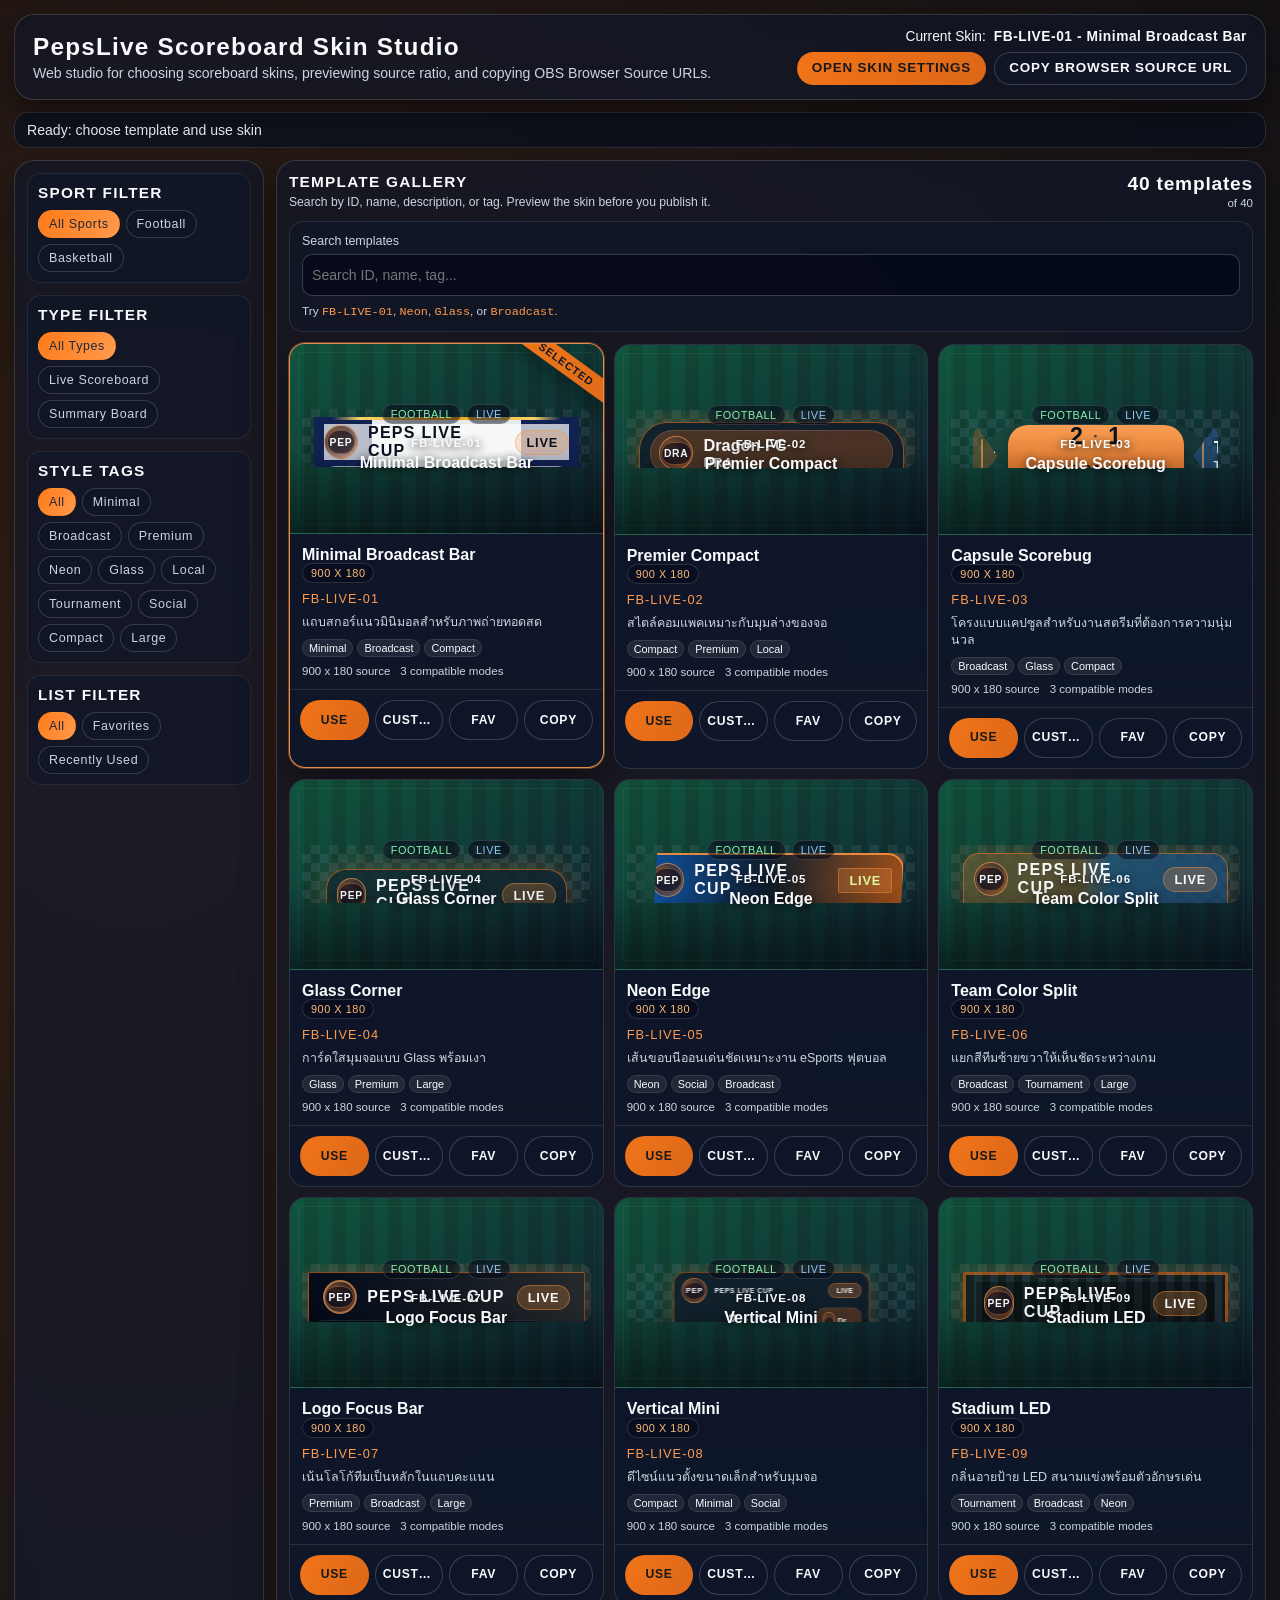
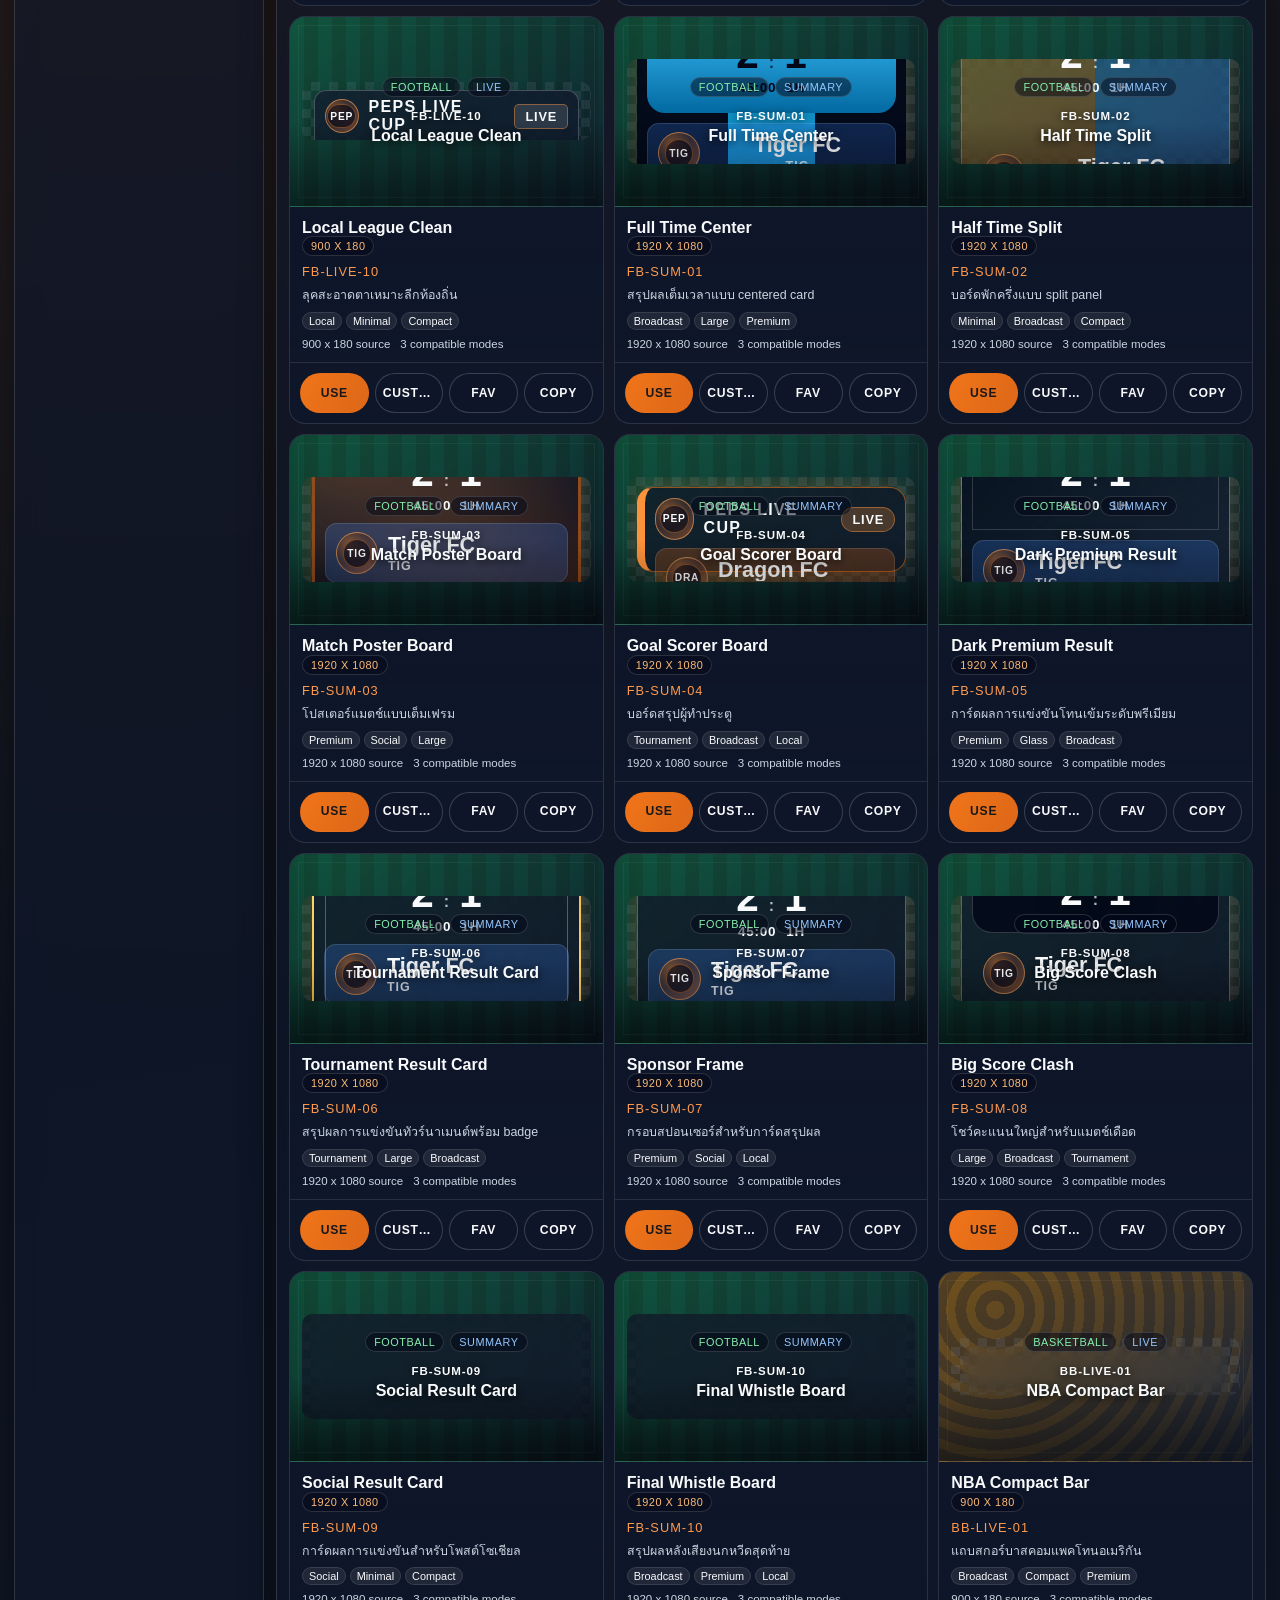
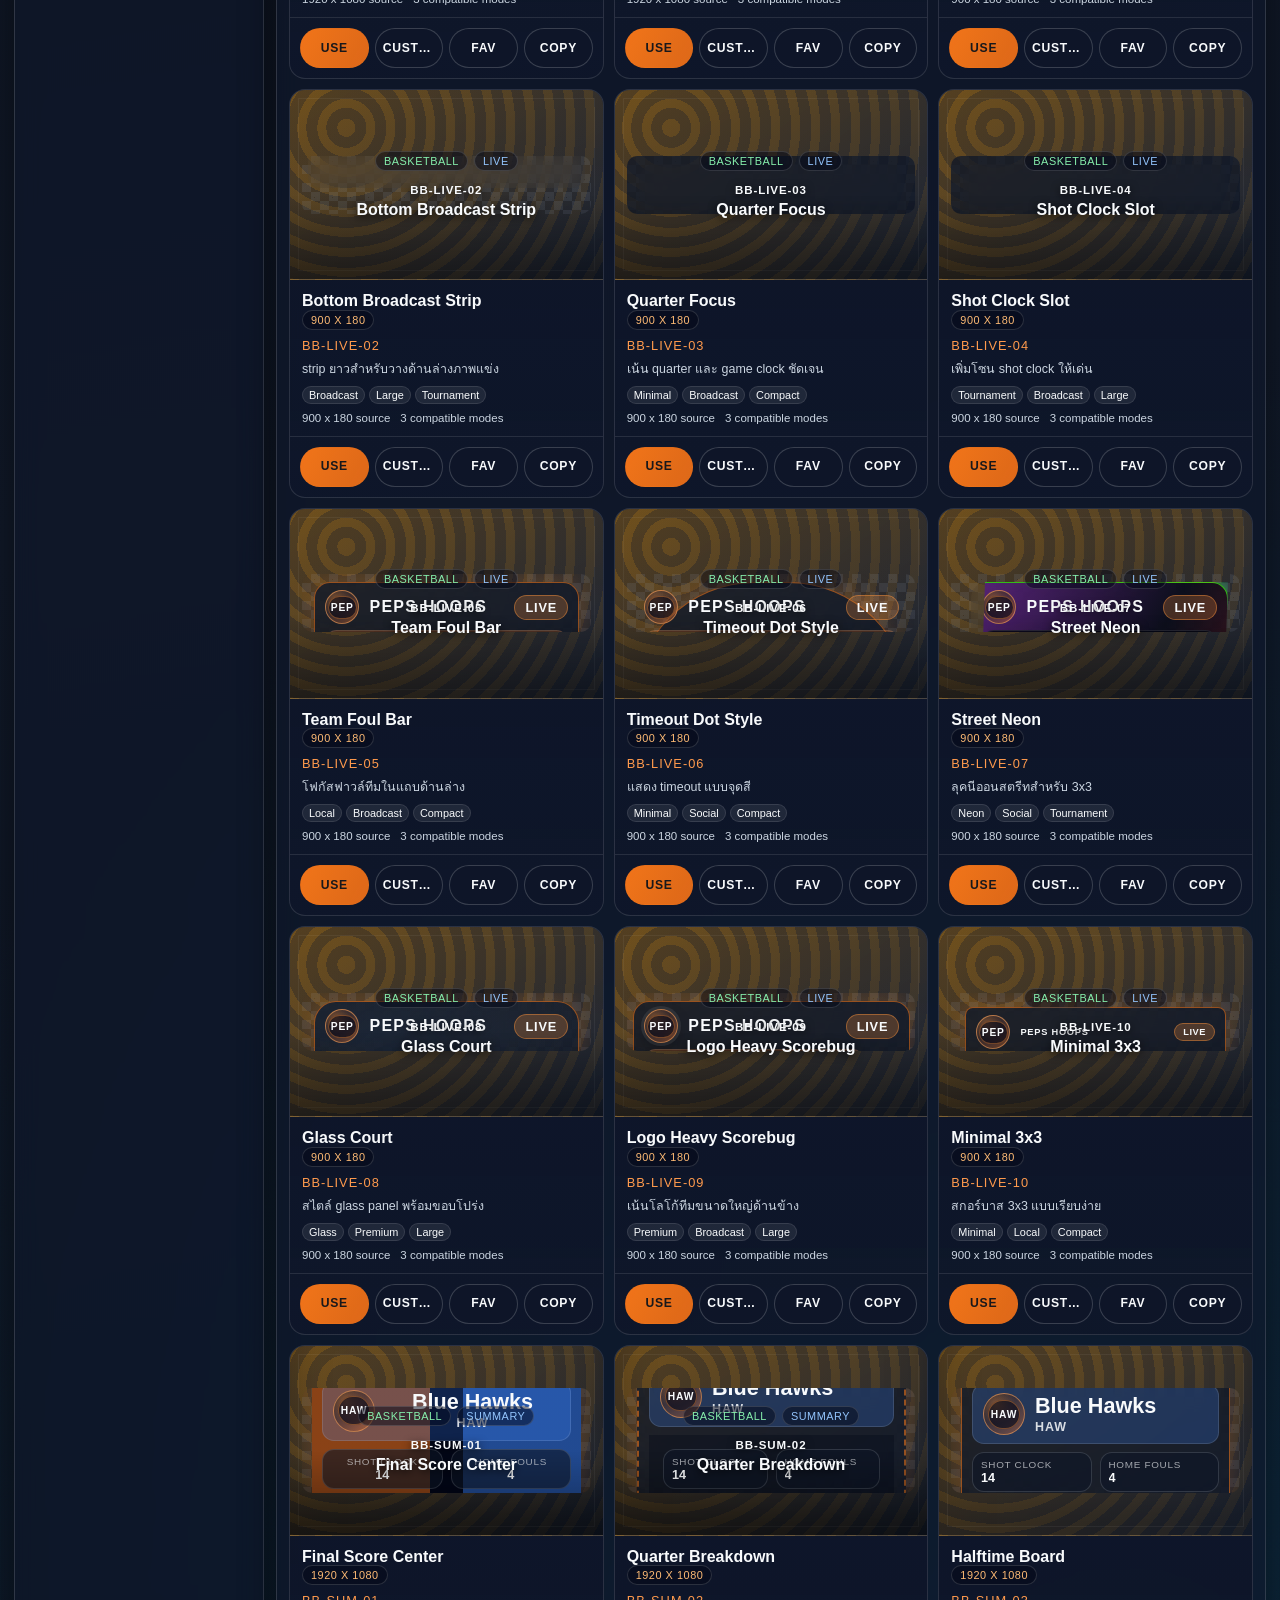
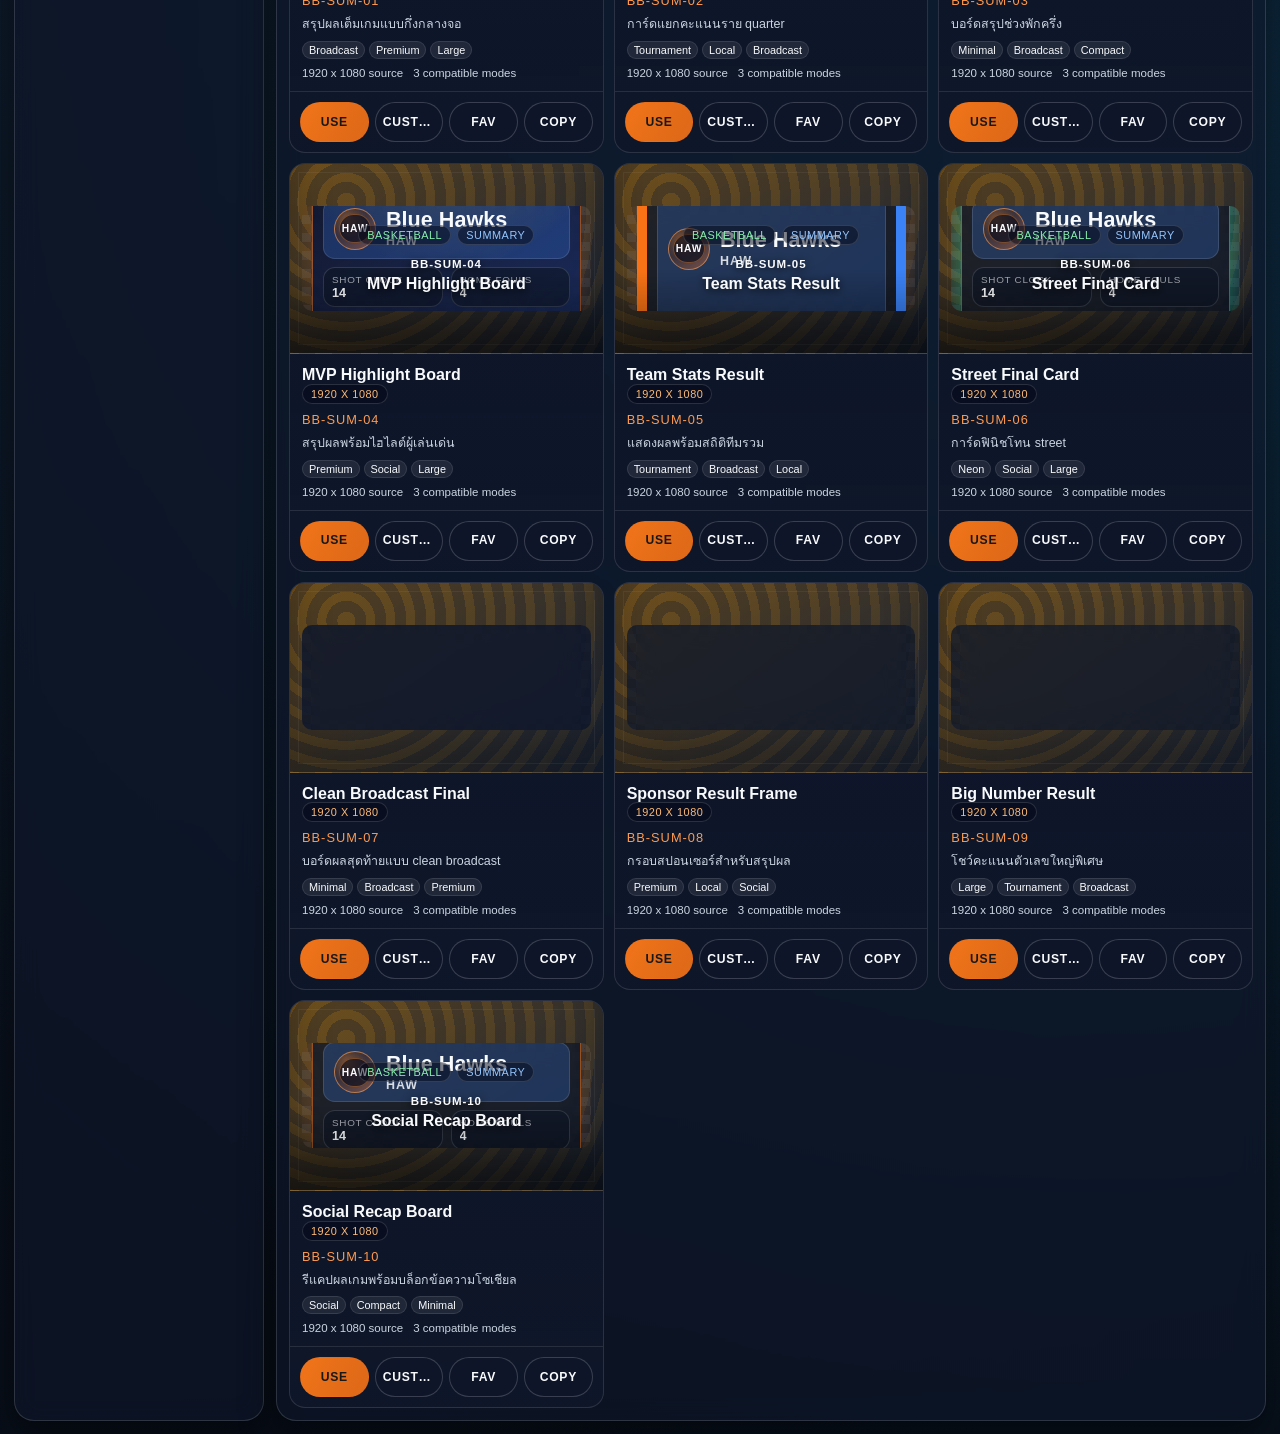
==== dock.html @ b66f628d "Phase 4.3: add portable state URLs for reliable overlay setup" ====
<!doctype html>
<html lang="th">
  <head>
    <meta charset="UTF-8" />
    <meta name="viewport" content="width=device-width, initial-scale=1.0" />
    <title>PepsLive Scoreboard Skin Studio</title>
    <link rel="stylesheet" href="./styles/dock.css" />
    <link rel="stylesheet" href="./styles/preview.css" />
    <link rel="stylesheet" href="./styles/responsive.css" />
  </head>
  <body>
    <div class="dock-app">
      <header class="dock-header glass-panel">
        <div class="brand-block">
          <h1>PepsLive Scoreboard Skin Studio</h1>
          <p>Web studio for choosing scoreboard skins, previewing source ratio, and copying OBS Browser Source URLs.</p>
        </div>
        <div class="header-meta">
          <div class="status-line web-hidden">
            <span>OBS Status:</span>
            <strong id="obsStatusText" class="disconnected">Disconnected</strong>
          </div>
          <div class="status-line current-skin">
            <span>Current Skin:</span>
            <strong id="currentSkinLabel">-</strong>
          </div>
          <div class="header-actions">
            <button type="button" class="capsule-btn primary" id="openSettingsBtn">Open Skin Settings</button>
            <button type="button" class="capsule-btn" id="copyUrlBtn" data-copy-feedback="true">Copy Browser Source URL</button>
            <button type="button" class="capsule-btn primary web-hidden" id="addSourceBtn">Add Source</button>
          </div>
        </div>
      </header>

      <div id="dockMessage" class="dock-message" data-level="info">Loading...</div>

      <div class="dock-layout gallery-layout">
        <aside class="sidebar glass-panel">
          <section class="side-group">
            <h2>Sport Filter</h2>
            <div class="chip-group" id="sportFilter">
              <button type="button" class="chip-btn is-active" data-value="all" aria-pressed="true">All Sports</button>
              <button type="button" class="chip-btn" data-value="football" aria-pressed="false">Football</button>
              <button type="button" class="chip-btn" data-value="basketball" aria-pressed="false">Basketball</button>
            </div>
          </section>

          <section class="side-group">
            <h2>Type Filter</h2>
            <div class="chip-group" id="typeFilter">
              <button type="button" class="chip-btn is-active" data-value="all" aria-pressed="true">All Types</button>
              <button type="button" class="chip-btn" data-value="live" aria-pressed="false">Live Scoreboard</button>
              <button type="button" class="chip-btn" data-value="summary" aria-pressed="false">Summary Board</button>
            </div>
          </section>

          <section class="side-group">
            <h2>Style Tags</h2>
            <div class="chip-group wrap" id="styleFilter"></div>
          </section>

          <section class="side-group">
            <h2>List Filter</h2>
            <div class="chip-group" id="listFilter">
              <button type="button" class="chip-btn is-active" data-value="All" aria-pressed="true">All</button>
              <button type="button" class="chip-btn" data-value="Favorites" aria-pressed="false">Favorites</button>
              <button type="button" class="chip-btn" data-value="Recently Used" aria-pressed="false">Recently Used</button>
            </div>
          </section>
        </aside>

        <main class="main-panel glass-panel">
          <div id="templateGalleryRoot"></div>
        </main>
      </div>
    </div>

    <dialog id="settingsModal" class="settings-modal">
      <div class="settings-modal-shell glass-panel">
        <header class="settings-modal-header">
          <div>
            <p class="eyebrow">Skin Settings Studio</p>
            <h2>Preview, tune, and copy the current scoreboard source</h2>
          </div>
          <button type="button" class="capsule-btn" id="closeSettingsBtn">Close</button>
        </header>

        <div class="settings-modal-body">
          <aside class="settings-preview-column">
            <section class="panel-block preview-panel">
              <div class="preview-head">
                <div>
                  <h2>Source Preview</h2>
                  <p class="tiny-note preview-copy">Preview keeps the same ratio as the selected Browser Source preset.</p>
                </div>
                <small id="previewStatusText">-</small>
              </div>
              <div class="preview-meta-bar">
                <div><strong>Current Skin:</strong> <span id="previewSkinText">-</span></div>
                <div><strong>Sport/Type:</strong> <span id="previewSportTypeText">-</span></div>
                <div><strong>Source Preset:</strong> <span id="previewSourceSizeText">-</span></div>
              </div>
              <div class="inline-row preview-actions">
                <button type="button" class="capsule-btn primary" id="previewCopyProductionBtn" data-copy-feedback="true">Copy Browser Source URL</button>
                <button type="button" class="capsule-btn" id="previewCopyDebugBtn" data-copy-feedback="true">Copy Debug URL</button>
                <button type="button" class="capsule-btn web-hidden" id="previewAddSourceBtn">Add Source</button>
              </div>
              <div id="previewStage" class="preview-stage bg-transparent-grid">
                <iframe id="overlayPreviewFrame" title="Overlay Preview" loading="eager" allowtransparency="true"></iframe>
                <div id="safeAreaOverlay" class="safe-layer safe-off"></div>
              </div>
              <div class="contract-summary compact-contract">
                <div class="status-chip" id="contractStatusText" data-state="ok">Render Contract: checking...</div>
              </div>
            </section>
          </aside>

          <section class="settings-controls-column" aria-label="Scoreboard settings">
            <section class="panel-block">
              <h2>Preview Tools</h2>
              <div class="preview-controls">
                <label>
                  <span>Background Test Mode</span>
                  <select id="backgroundModeSelect" class="ui-select"></select>
                </label>
                <label>
                  <span>Safe Area Preview</span>
                  <select id="safeAreaSelect" class="ui-select"></select>
                </label>
                <label>
                  <span>Animation Preset</span>
                  <select id="animationPresetSelect" class="ui-select"></select>
                </label>
                <label>
                  <span>Slot Inspector</span>
                  <select id="slotInspectorSelect" class="ui-select"></select>
                </label>
                <label>
                  <span>Visual QA Mode</span>
                  <select id="visualQaModeSelect" class="ui-select"></select>
                </label>
              </div>
              <div class="display-options-panel">
                <div class="mini-title-row">
                  <h3 class="mini-title">Scoreboard Parts</h3>
                  <span class="tiny-note">Team names and scores stay available as core slots.</span>
                </div>
                <div id="displayOptionsForm" class="slot-toggle-grid">
                  <label class="slot-toggle"><input type="checkbox" data-display-option="eventLogo" checked /> <span>Event Logo</span></label>
                  <label class="slot-toggle"><input type="checkbox" data-display-option="eventName" checked /> <span>Event Name</span></label>
                  <label class="slot-toggle"><input type="checkbox" data-display-option="teamLogos" checked /> <span>Team Logos</span></label>
                  <label class="slot-toggle"><input type="checkbox" data-display-option="teamShortNames" checked /> <span>Short Names</span></label>
                  <label class="slot-toggle"><input type="checkbox" data-display-option="gameClock" checked /> <span>Clock</span></label>
                  <label class="slot-toggle"><input type="checkbox" data-display-option="periodLabel" checked /> <span>Period</span></label>
                  <label class="slot-toggle"><input type="checkbox" data-display-option="statusLabel" checked /> <span>Status</span></label>
                  <label class="slot-toggle"><input type="checkbox" data-display-option="extraRow" checked /> <span>Extra Stats</span></label>
                  <label class="slot-toggle text-mode-toggle">
                    <span>Team Logo Position</span>
                    <select class="ui-select compact-select" data-display-option="teamLogoPosition">
                      <option value="same-left">Left / Left</option>
                      <option value="same-right">Right / Right</option>
                      <option value="outer">Outer: Left / Right</option>
                      <option value="inner">Inner: Right / Left</option>
                    </select>
                  </label>
                  <label class="slot-toggle text-mode-toggle">
                    <span>Browser Source Text</span>
                    <select class="ui-select compact-select" data-display-option="textMode">
                      <option value="full">Full Text</option>
                      <option value="blank">Blank Plates</option>
                    </select>
                  </label>
                </div>
              </div>
              <label class="contract-report-label">
                <span>Template Contract Report</span>
                <textarea id="contractReportArea" class="json-area small" readonly></textarea>
              </label>
            </section>

            <section class="panel-block">
              <h2>Theme Editor</h2>
              <div class="event-logo-panel">
                <div>
                  <h3 class="mini-title">Event Logo & Auto Theme</h3>
                  <p class="tiny-note">Upload an event logo for this skin preview. Colors can be pulled into the theme, then adjusted manually.</p>
                </div>
                <div class="event-logo-grid">
                  <div id="eventLogoPreview" class="event-logo-preview"><span>No event logo</span></div>
                  <div class="event-logo-controls">
                    <label>
                      <span>Event Logo Image</span>
                      <input id="eventLogoInput" type="file" accept="image/*" />
                    </label>
                    <label class="slot-toggle compact-toggle">
                      <input id="eventLogoAutoTheme" type="checkbox" checked />
                      <span>Auto apply logo colors</span>
                    </label>
                    <div id="eventPaletteSwatches" class="palette-swatches"></div>
                    <div class="inline-row">
                      <button type="button" class="capsule-btn" id="applyEventPaletteBtn">Apply Palette</button>
                      <button type="button" class="capsule-btn" id="clearEventLogoBtn">Clear Logo</button>
                    </div>
                    <p id="eventLogoStatusText" class="tiny-note">No event logo override.</p>
                  </div>
                </div>
              </div>
              <div id="themeEditorRoot"></div>
            </section>

            <section class="panel-block source-export-panel">
              <h2>Browser Source Export</h2>
              <p class="tiny-note">Choose source size, copy production/debug URLs, and add them manually in OBS Browser Source.</p>
              <div class="obs-mode-grid web-hidden">
                <div class="obs-mode-card">
                  <div class="obs-mode-title">WebSocket Mode</div>
                  <div class="tiny-note">Connect to OBS if the websocket bridge is available.</div>
                </div>
                <div class="obs-mode-card">
                  <div class="obs-mode-title">Manual Mode</div>
                  <div class="tiny-note">Copy the Production URL and add a Browser Source manually.</div>
                </div>
              </div>
              <div class="obs-form web-hidden">
                <label><span>Host</span><input id="obsHost" type="text" placeholder="localhost" /></label>
                <label><span>Port</span><input id="obsPort" type="text" placeholder="4455" /></label>
                <label><span>Password</span><input id="obsPassword" type="password" placeholder="OBS WebSocket Password" /></label>
              </div>
              <div class="status-chip web-hidden" id="obsPanelStatusText" data-state="warn">manual mode</div>
              <div class="meta-grid web-hidden">
                <div><strong>Current Scene:</strong> <span id="obsCurrentSceneText">-</span></div>
                <div><strong>Connection Error:</strong> <span id="obsConnectionErrorText">-</span></div>
              </div>
              <div class="inline-row web-hidden">
                <button type="button" class="capsule-btn primary" id="obsConnectBtn">Connect OBS</button>
                <button type="button" class="capsule-btn" id="obsDisconnectBtn">Disconnect OBS</button>
                <button type="button" class="capsule-btn" id="obsTestBtn">Test Connection</button>
              </div>
              <div class="inline-row web-hidden">
                <button type="button" class="capsule-btn" id="addLiveSourceBtn">Add Live Source</button>
                <button type="button" class="capsule-btn" id="addSummarySourceBtn">Add Summary Source</button>
                <button type="button" class="capsule-btn" id="addBothSourcesBtn">Add Both Sources</button>
              </div>
              <div class="inline-row web-hidden">
                <label class="inline-label">
                  <span>Refresh Target</span>
                  <select id="obsRefreshTargetSelect" class="ui-select"><option value="live">Live Source</option><option value="summary">Summary Source</option></select>
                </label>
                <button type="button" class="capsule-btn" id="refreshSelectedSourceBtn">Refresh Selected Source</button>
                <button type="button" class="capsule-btn" id="forceRefreshSourceBtn">Force Refresh Source</button>
              </div>
              <div class="inline-row">
                <button type="button" class="capsule-btn" id="regenerateUrlBtn">Regenerate URL</button>
                <button type="button" class="capsule-btn" id="copyFreshUrlBtn">Copy Fresh URL</button>
                <button type="button" class="capsule-btn" id="obsHealthBtn">Source Health Check</button>
              </div>
              <div class="inline-grid obs-preset-grid">
                <label><span>Live Source Preset</span><select id="livePresetSelect" class="ui-select"></select></label>
                <label><span>Summary Source Preset</span><select id="summaryPresetSelect" class="ui-select"></select></label>
              </div>
              <div class="meta-grid">
                <div><strong>Selected Skin:</strong> <span id="obsSelectedSkinText">-</span></div>
                <div><strong>Selected Live Preset:</strong> <span id="obsSelectedLivePresetText">-</span></div>
                <div><strong>Selected Summary Preset:</strong> <span id="obsSelectedSummaryPresetText">-</span></div>
              </div>
              <h3 class="mini-title">Production & Debug URLs</h3>
              <label><span>Live Production URL</span><textarea id="liveProductionUrlText" class="json-area small" readonly></textarea></label>
              <div class="inline-row">
                <button type="button" class="capsule-btn" id="copyLiveProductionUrlBtn" data-copy-feedback="true">Copy Live Production URL</button>
                <button type="button" class="capsule-btn" id="copyLiveDebugUrlBtn" data-copy-feedback="true">Copy Live Debug URL</button>
              </div>
              <label><span>Summary Production URL</span><textarea id="summaryProductionUrlText" class="json-area small" readonly></textarea></label>
              <div class="inline-row">
                <button type="button" class="capsule-btn" id="copySummaryProductionUrlBtn" data-copy-feedback="true">Copy Summary Production URL</button>
                <button type="button" class="capsule-btn" id="copySummaryDebugUrlBtn" data-copy-feedback="true">Copy Summary Debug URL</button>
              </div>
              <h3 class="mini-title">Recommended OBS Settings</h3>
              <div class="tiny-note">Live: Browser 900x180. Summary: Browser 1920x1080. Transparent CSS is preserved.</div>
              <label><span>OBS Custom CSS</span><textarea id="obsCustomCssText" class="json-area small" readonly>body { background-color: rgba(0, 0, 0, 0); margin: 0; overflow: hidden; }</textarea></label>
              <div class="inline-row">
                <button type="button" class="capsule-btn" id="copyObsCssBtn" data-copy-feedback="true">Copy OBS Custom CSS</button>
                <button type="button" class="capsule-btn" id="copyLiveUrlBtn" data-copy-feedback="true">Copy Live URL</button>
                <button type="button" class="capsule-btn" id="copySummaryUrlBtn" data-copy-feedback="true">Copy Summary URL</button>
              </div>
              <h3 class="mini-title">Portable State URLs (Phase 4.3)</h3>
              <p class="tiny-note">Portable URLs embed skin, theme, and display options into the URL itself — no localStorage required. Ideal for OBS Browser Sources that run in an isolated storage profile. Live scores still require same-origin sync or a future backend relay.</p>
              <label><span>Portable Live URL</span><textarea id="portableLiveUrlText" class="json-area small" readonly></textarea></label>
              <div class="inline-row">
                <button type="button" class="capsule-btn primary" id="copyPortableLiveUrlBtn" data-copy-feedback="true">Copy Portable Live URL</button>
              </div>
              <label><span>Portable Summary URL</span><textarea id="portableSummaryUrlText" class="json-area small" readonly></textarea></label>
              <div class="inline-row">
                <button type="button" class="capsule-btn primary" id="copyPortableSummaryUrlBtn" data-copy-feedback="true">Copy Portable Summary URL</button>
              </div>
              <h3 class="mini-title">Health Check</h3>
              <div class="status-chip" id="obsHealthStatusText" data-state="warn">Health status: not checked</div>
              <textarea id="obsHealthResultArea" class="json-area small" readonly></textarea>
              <h3 class="mini-title">Manual Setup Guide</h3>
              <div class="tiny-note" id="obsManualGuideText">If OBS WebSocket is unavailable, copy the Production URL above into OBS Browser Source and use the selected preset size.</div>
            </section>

            <section class="panel-block">
              <h2>PepsLive Dock Integration</h2>
              <p class="tiny-note">Monitor/debug only. Match control stays in the original PepsLive Dock UI.</p>
              <label>
                <span>Integration Mode</span>
                <select id="integrationModeSelect" class="ui-select"><option value="Off">Off</option><option value="Listen Only" selected>Listen Only</option><option value="Manual Test">Manual Test</option></select>
              </label>
              <div class="status-chip" id="integrationPayloadStatusText" data-state="ok">Payload Status: waiting</div>
              <div class="meta-grid">
                <div><strong>Current Data Source:</strong> <span id="integrationDataSourceText">Mock Data</span></div>
                <div><strong>Last Dock Update:</strong> <span id="integrationLastDockUpdateText">-</span></div>
                <div><strong>Last Payload Source:</strong> <span id="integrationLastPayloadSourceText">-</span></div>
                <div><strong>Current Sport:</strong> <span id="integrationCurrentSportText">-</span></div>
                <div><strong>Current Skin:</strong> <span id="integrationCurrentSkinText">-</span></div>
              </div>
              <label><span>Current Match Preview</span><textarea id="integrationCurrentMatchPreviewArea" class="json-area small" readonly></textarea></label>
            </section>

            <section class="panel-block">
              <h2>Data Bridge</h2>
              <p class="tiny-note">Data ingest/debug only. No score or timer controls are included here.</p>
              <div class="status-chip" id="bridgeStatusText" data-state="ok">initializing...</div>
              <div class="meta-grid">
                <div><strong>Current Protocol:</strong> <span id="currentProtocolText">-</span></div>
                <div><strong>Last Sync Time:</strong> <span id="lastSyncTimeText">-</span></div>
              </div>
              <label>
                <span>External Payload JSON</span>
                <textarea id="externalPayloadArea" class="json-area" placeholder='{"protocol":"PEPSLIVE_SCOREBOARD_STATE_V1","version":1,"sport":"football","skinId":"FB-LIVE-01","type":"live","matchData":{"homeScore":1,"awayScore":0}}'></textarea>
              </label>
              <div class="inline-row">
                <button type="button" class="capsule-btn" id="validatePayloadBtn">Validate Payload</button>
                <button type="button" class="capsule-btn" id="ingestPayloadBtn">Ingest Payload</button>
                <button type="button" class="capsule-btn" id="sendTestFootballBtn">Send Test Football Payload</button>
                <button type="button" class="capsule-btn" id="sendTestBasketballBtn">Send Test Basketball Payload</button>
              </div>
              <label><span>Validation Result</span><textarea id="payloadValidationResult" class="json-area small" readonly></textarea></label>
              <label><span>Last Received Payload</span><textarea id="lastReceivedPayloadArea" class="json-area small" readonly></textarea></label>
              <h3 class="mini-title">Adapter Hooks</h3>
              <ul id="hookStatusList" class="mini-list"></ul>
              <h3 class="mini-title">Future Overlay Modules</h3>
              <ul id="moduleRoadmapList" class="mini-list"></ul>
            </section>

            <section class="panel-block">
              <h2>Import / Export Skin JSON</h2>
              <div class="inline-row">
                <button type="button" class="capsule-btn" id="exportJsonBtn">Export Current Skin JSON</button>
                <button type="button" class="capsule-btn" id="importJsonBtn">Import Skin JSON</button>
              </div>
              <div class="inline-row">
                <button type="button" class="capsule-btn" id="resetSkinBtn">Reset Skin</button>
                <button type="button" class="capsule-btn" id="duplicateSkinBtn">Duplicate Skin</button>
              </div>
              <textarea id="skinJsonArea" class="json-area" placeholder="Paste skin JSON here"></textarea>
            </section>
          </section>
        </div>
      </div>
    </dialog>

    <script type="module" src="./src/app.js"></script>
  </body>
</html>
---- styles/dock.css ----
:root {
  --bg-primary: #080d17;
  --bg-secondary: #111827;
  --bg-elevated: #1e293b;
  --text-primary: #f8fafc;
  --text-secondary: #cbd5e1;
  --accent: #ff7a18;
  --accent-soft: #ff9a4d;
  --glass-border: rgba(255, 255, 255, 0.14);
  --glass-bg: rgba(15, 23, 42, 0.62);
  --success: #34d399;
  --danger: #f87171;
  --warn: #fbbf24;
  --radius-md: 14px;
  --radius-lg: 20px;
  --shadow-lg: 0 16px 36px rgba(0, 0, 0, 0.45);
}

* {
  box-sizing: border-box;
}

html,
body {
  margin: 0;
  min-height: 100%;
  overflow-x: hidden;
  background:
    radial-gradient(circle at 10% 12%, rgba(255, 122, 24, 0.18), transparent 34%),
    radial-gradient(circle at 88% 80%, rgba(14, 165, 233, 0.14), transparent 28%),
    linear-gradient(170deg, #070b13, #101827 58%, #070d17);
  color: var(--text-primary);
  font-family: "Saira Condensed", "Segoe UI", sans-serif;
}

body {
  padding: 14px;
}

.web-hidden {
  display: none !important;
}

.settings-modal {
  width: min(96vw, 1760px);
  height: min(92vh, 980px);
  max-width: none;
  max-height: none;
  padding: 0;
  border: 0;
  color: var(--text-primary);
  background: transparent;
}

.settings-modal::backdrop {
  background:
    radial-gradient(circle at 20% 10%, rgba(255, 122, 24, 0.18), transparent 34%),
    rgba(2, 6, 23, 0.78);
  backdrop-filter: blur(8px);
}

.settings-modal-shell {
  height: 100%;
  padding: 14px;
  display: grid;
  grid-template-rows: auto minmax(0, 1fr);
  overflow: hidden;
}

.settings-modal-header {
  display: flex;
  align-items: flex-start;
  justify-content: space-between;
  gap: 12px;
  padding: 6px 4px 14px;
}

.settings-modal-header h2 {
  margin: 2px 0 0;
  font-size: clamp(1.1rem, 2vw, 1.45rem);
}

.eyebrow {
  margin: 0;
  color: var(--accent-soft);
  font-size: 0.76rem;
  font-weight: 800;
  letter-spacing: 0.14em;
  text-transform: uppercase;
}

.settings-modal-body {
  min-height: 0;
  display: grid;
  grid-template-columns: minmax(480px, 1.25fr) minmax(360px, 0.75fr);
  gap: 12px;
}

.settings-preview-column {
  min-width: 0;
  overflow: hidden;
}

.settings-controls-column {
  min-width: 0;
  min-height: 0;
  overflow: auto;
  padding-right: 4px;
}

.preview-panel {
  position: sticky;
  top: 0;
  margin-bottom: 0;
}

.dock-app {
  max-width: 1920px;
  margin: 0 auto;
  display: grid;
  gap: 12px;
  min-width: 0;
}

.glass-panel {
  border: 1px solid var(--glass-border);
  background: var(--glass-bg);
  backdrop-filter: blur(12px);
  border-radius: var(--radius-lg);
  box-shadow: var(--shadow-lg);
}

.dock-header {
  padding: 14px 18px;
  display: flex;
  justify-content: space-between;
  gap: 14px;
  align-items: center;
}

.brand-block h1 {
  margin: 0;
  font-family: "Rajdhani", "Segoe UI", sans-serif;
  font-size: clamp(1.25rem, 1.9vw, 1.75rem);
  letter-spacing: 0.05em;
}

.brand-block p {
  margin: 4px 0 0;
  font-size: 0.88rem;
  color: var(--text-secondary);
}

.header-meta {
  display: grid;
  gap: 8px;
  justify-items: end;
}

.status-line {
  display: flex;
  gap: 8px;
  align-items: center;
  font-size: 0.86rem;
}

.status-line strong {
  font-family: "Rajdhani", "Segoe UI", sans-serif;
  letter-spacing: 0.04em;
}

.connected {
  color: var(--success);
}

.disconnected {
  color: var(--danger);
}

.header-actions {
  display: flex;
  gap: 8px;
}

.capsule-btn {
  border: 1px solid rgba(255, 255, 255, 0.18);
  background: rgba(15, 23, 42, 0.64);
  color: var(--text-primary);
  padding: 8px 14px;
  border-radius: 999px;
  font-family: "Rajdhani", "Segoe UI", sans-serif;
  font-size: 0.84rem;
  font-weight: 700;
  line-height: 1.08;
  letter-spacing: 0.06em;
  text-transform: uppercase;
  cursor: pointer;
  transition: all 160ms ease;
}

.capsule-btn:hover {
  border-color: color-mix(in srgb, var(--accent) 70%, white);
  transform: translateY(-1px);
}

.capsule-btn:active {
  transform: translateY(0);
}

.capsule-btn:focus-visible {
  outline: 2px solid var(--accent-soft);
  outline-offset: 2px;
}

.capsule-btn:disabled {
  opacity: 0.5;
  cursor: not-allowed;
  transform: none;
}

.capsule-btn[data-copy-feedback] {
  min-width: 11ch;
}

.capsule-btn.is-copying {
  border-color: rgba(134, 239, 172, 0.8);
  box-shadow: 0 0 0 1px rgba(134, 239, 172, 0.22), 0 0 20px rgba(134, 239, 172, 0.12);
}

.capsule-btn.primary {
  background: linear-gradient(120deg, rgba(255, 122, 24, 0.94), rgba(249, 115, 22, 0.88));
  color: #18181b;
  border-color: transparent;
}

.capsule-btn.secondary {
  border-color: rgba(255, 255, 255, 0.24);
}

.capsule-btn.tiny {
  font-size: 0.72rem;
  padding: 6px 10px;
}

.capsule-btn.is-fav {
  background: rgba(251, 191, 36, 0.22);
  border-color: rgba(251, 191, 36, 0.52);
}

.dock-message {
  border-radius: var(--radius-md);
  padding: 9px 12px;
  font-size: 0.88rem;
  border: 1px solid rgba(255, 255, 255, 0.12);
  background: rgba(12, 18, 31, 0.8);
  transition: border-color 180ms ease, color 180ms ease, background-color 180ms ease;
}

.dock-message[data-level="warn"] {
  border-color: rgba(251, 191, 36, 0.5);
  color: #fde68a;
}

.dock-message[data-level="error"] {
  border-color: rgba(248, 113, 113, 0.6);
  color: #fecaca;
}

.dock-layout {
  display: grid;
  grid-template-columns: 268px minmax(0, 1fr) minmax(0, 500px);
  gap: 12px;
  min-height: calc(100vh - 138px);
}

.dock-layout.gallery-layout {
  grid-template-columns: 270px minmax(0, 1fr);
}

.sidebar,
.main-panel,
.right-panel {
  padding: 12px;
  overflow: auto;
  min-width: 0;
}

.sidebar {
  display: grid;
  align-content: start;
  gap: 12px;
}

.side-group {
  border: 1px solid rgba(255, 255, 255, 0.08);
  border-radius: 14px;
  padding: 10px;
  background: rgba(15, 23, 42, 0.58);
}

.side-group h2,
.main-panel h2,
.right-panel h2 {
  margin: 0 0 8px;
  font-size: 0.96rem;
  font-family: "Rajdhani", "Segoe UI", sans-serif;
  text-transform: uppercase;
  letter-spacing: 0.08em;
}

.chip-group {
  display: flex;
  flex-wrap: wrap;
  gap: 6px;
}

.chip-btn {
  border: 1px solid rgba(255, 255, 255, 0.16);
  background: rgba(15, 23, 42, 0.64);
  color: var(--text-secondary);
  border-radius: 999px;
  padding: 6px 10px;
  font-size: 0.78rem;
  font-family: "Rajdhani", "Segoe UI", sans-serif;
  letter-spacing: 0.05em;
  cursor: pointer;
  transition: all 140ms ease;
}

.chip-btn:hover {
  color: var(--text-primary);
  border-color: rgba(255, 255, 255, 0.28);
}

.chip-btn.is-active {
  color: #1f2937;
  background: linear-gradient(120deg, var(--accent), var(--accent-soft));
  border-color: transparent;
}

.chip-btn:focus-visible {
  outline: 2px solid var(--accent-soft);
  outline-offset: 2px;
}

.template-grid {
  display: grid;
  grid-template-columns: repeat(auto-fill, minmax(320px, 1fr));
  gap: 10px;
}

.template-card {
  position: relative;
  border: 1px solid rgba(255, 255, 255, 0.12);
  border-radius: 16px;
  overflow: hidden;
  background:
    linear-gradient(180deg, rgba(15, 23, 42, 0.88), rgba(15, 23, 42, 0.72)),
    rgba(15, 23, 42, 0.72);
  transition: transform 180ms ease, border-color 180ms ease, box-shadow 180ms ease, translate 180ms ease;
}

.template-card:focus-visible {
  outline: 2px solid var(--accent-soft);
}

.template-card:hover {
  border-color: rgba(255, 122, 24, 0.66);
  transform: translateY(-2px);
  box-shadow: 0 16px 30px rgba(0, 0, 0, 0.35), 0 0 0 1px rgba(255, 154, 77, 0.18);
}

.template-card.is-selected {
  border-color: rgba(255, 154, 77, 0.9);
  box-shadow: 0 0 0 1px rgba(255, 154, 77, 0.35), 0 16px 42px rgba(0, 0, 0, 0.45);
  transform: translateY(-1px);
  animation: selectedPulse 2.2s ease-in-out infinite;
}

.template-thumb {
  min-height: 190px;
  border-bottom: 1px solid rgba(255, 255, 255, 0.1);
  display: grid;
  align-content: center;
  justify-items: center;
  gap: 5px;
  padding: 0;
  position: relative;
  overflow: hidden;
}

.real-template-thumb {
  background: #020617;
}

.thumb-source-window {
  position: absolute;
  inset: 42px 12px 42px;
  z-index: 0;
  width: calc(100% - 24px);
  aspect-ratio: var(--source-aspect-ratio, 5 / 1);
  max-height: calc(100% - 84px);
  align-self: center;
  justify-self: center;
  border-radius: 10px;
  overflow: hidden;
  background:
    linear-gradient(45deg, rgba(148, 163, 184, 0.13) 25%, transparent 25%),
    linear-gradient(-45deg, rgba(148, 163, 184, 0.13) 25%, transparent 25%),
    linear-gradient(45deg, transparent 75%, rgba(148, 163, 184, 0.13) 75%),
    linear-gradient(-45deg, transparent 75%, rgba(148, 163, 184, 0.13) 75%);
  background-size: 18px 18px;
  background-position: 0 0, 0 9px, 9px -9px, -9px 0;
}

.thumb-frame {
  width: 100%;
  height: 100%;
  border: 0;
  background: transparent;
  pointer-events: none;
}

.skin-thumb-football {
  background:
    linear-gradient(145deg, rgba(22, 163, 74, 0.3), rgba(15, 23, 42, 0.6)),
    repeating-linear-gradient(
      90deg,
      rgba(16, 185, 129, 0.18) 0 14px,
      rgba(21, 128, 61, 0.15) 14px 28px
    );
}

.skin-thumb-basketball {
  background:
    linear-gradient(145deg, rgba(245, 158, 11, 0.3), rgba(30, 41, 59, 0.65)),
    repeating-radial-gradient(circle at 18% 20%, rgba(245, 158, 11, 0.18) 0 9px, transparent 9px 20px);
}

.skin-thumb-summary {
  box-shadow: inset 0 -40px 40px rgba(0, 0, 0, 0.26);
}

.template-thumb::before {
  content: "";
  position: absolute;
  inset: 8px;
  border: 1px solid rgba(255, 255, 255, 0.1);
  opacity: 0.5;
  pointer-events: none;
}

.template-thumb::after {
  content: "";
  position: absolute;
  inset: auto 0 0;
  height: 44%;
  background: linear-gradient(180deg, transparent, rgba(0, 0, 0, 0.42));
}

.thumb-scorebug {
  position: relative;
  z-index: 1;
  display: grid;
  grid-template-columns: minmax(0, 1fr) auto auto auto minmax(0, 1fr);
  align-items: center;
  gap: 4px;
  width: min(100%, 190px);
  padding: 6px 8px;
  border: 1px solid rgba(255, 255, 255, 0.22);
  border-radius: 7px;
  background: rgba(2, 6, 23, 0.66);
  box-shadow: 0 12px 22px rgba(0, 0, 0, 0.28);
}

.thumb-team,
.thumb-clock,
.thumb-score {
  min-width: 0;
  white-space: nowrap;
  overflow: hidden;
  text-overflow: ellipsis;
}

.thumb-team {
  font-size: 0.62rem;
  font-weight: 800;
  color: rgba(248, 250, 252, 0.84);
}

.thumb-team.away {
  text-align: right;
}

.thumb-score {
  min-width: 18px;
  text-align: center;
  font-size: 0.9rem;
  font-weight: 900;
  color: #fff7ed;
}

.thumb-clock {
  min-width: 28px;
  text-align: center;
  padding: 2px 5px;
  border-radius: 999px;
  font-size: 0.58rem;
  font-weight: 800;
  color: #111827;
  background: var(--accent-soft);
}

.skin-thumb-summary .thumb-scorebug {
  width: min(100%, 172px);
  min-height: 54px;
  grid-template-columns: 1fr auto 1fr;
  grid-template-areas:
    "home clock away"
    "homeScore clock awayScore";
  place-items: center;
}

.skin-thumb-summary .thumb-team.home {
  grid-area: home;
}

.skin-thumb-summary .thumb-team.away {
  grid-area: away;
}

.skin-thumb-summary .thumb-score:nth-of-type(2) {
  grid-area: homeScore;
  font-size: 1.25rem;
}

.skin-thumb-summary .thumb-score:nth-of-type(4) {
  grid-area: awayScore;
  font-size: 1.25rem;
}

.skin-thumb-summary .thumb-clock {
  grid-area: clock;
}

.skin-thumb-FB-LIVE-01 .thumb-scorebug,
.skin-thumb-BB-LIVE-02 .thumb-scorebug {
  width: 100%;
  border-radius: 3px;
}

.skin-thumb-FB-LIVE-02 .thumb-scorebug,
.skin-thumb-BB-LIVE-06 .thumb-scorebug {
  justify-self: center;
  border-radius: 999px;
}

.skin-thumb-FB-LIVE-03 .thumb-scorebug {
  justify-self: center;
  width: 160px;
  border-radius: 999px;
  transform: translateY(-2px);
}

.skin-thumb-FB-LIVE-04 .thumb-scorebug,
.skin-thumb-BB-LIVE-08 .thumb-scorebug {
  justify-self: end;
  width: 138px;
  border-radius: 12px;
  background: rgba(15, 23, 42, 0.46);
  backdrop-filter: blur(6px);
}

.skin-thumb-FB-LIVE-05 .thumb-scorebug,
.skin-thumb-BB-LIVE-07 .thumb-scorebug {
  border-color: rgba(74, 222, 128, 0.8);
  box-shadow: 0 0 18px rgba(34, 197, 94, 0.42), 0 12px 20px rgba(0, 0, 0, 0.32);
}

.skin-thumb-FB-LIVE-06 .thumb-scorebug,
.skin-thumb-FB-SUM-02 .thumb-scorebug,
.skin-thumb-BB-SUM-05 .thumb-scorebug {
  background: linear-gradient(90deg, rgba(249, 115, 22, 0.68) 0 44%, rgba(15, 23, 42, 0.82) 44% 56%, rgba(59, 130, 246, 0.68) 56%);
}

.skin-thumb-FB-LIVE-07 .thumb-scorebug,
.skin-thumb-BB-LIVE-09 .thumb-scorebug {
  grid-template-columns: 24px 1fr auto auto 1fr 24px;
  width: min(100%, 210px);
}

.skin-thumb-FB-LIVE-07 .thumb-scorebug::before,
.skin-thumb-BB-LIVE-09 .thumb-scorebug::before,
.skin-thumb-FB-LIVE-07 .thumb-scorebug::after,
.skin-thumb-BB-LIVE-09 .thumb-scorebug::after {
  content: "";
  width: 20px;
  height: 20px;
  border-radius: 999px;
  border: 1px solid rgba(255, 255, 255, 0.28);
  background: rgba(255, 255, 255, 0.12);
}

.skin-thumb-FB-LIVE-08 .thumb-scorebug {
  justify-self: end;
  width: 82px;
  min-height: 72px;
  grid-template-columns: 1fr;
  gap: 1px;
}

.skin-thumb-FB-LIVE-09 .thumb-scorebug {
  border-radius: 2px;
  background: repeating-linear-gradient(90deg, rgba(2, 6, 23, 0.86) 0 7px, rgba(30, 41, 59, 0.78) 7px 14px);
}

.skin-thumb-FB-LIVE-10 .thumb-scorebug,
.skin-thumb-BB-SUM-07 .thumb-scorebug {
  border-style: dashed;
  background: rgba(15, 23, 42, 0.54);
}

.skin-thumb-FB-SUM-01 .thumb-scorebug,
.skin-thumb-BB-SUM-01 .thumb-scorebug {
  justify-self: center;
  width: 176px;
  min-height: 68px;
  border-radius: 14px;
}

.skin-thumb-FB-SUM-03 .thumb-scorebug,
.skin-thumb-BB-SUM-04 .thumb-scorebug {
  justify-self: center;
  width: 148px;
  min-height: 82px;
  border-radius: 4px;
  background: linear-gradient(150deg, rgba(2, 6, 23, 0.9), rgba(255, 122, 24, 0.34));
}

.skin-thumb-FB-SUM-04 .thumb-scorebug,
.skin-thumb-BB-SUM-02 .thumb-scorebug {
  width: 100%;
  border-left: 5px solid rgba(251, 146, 60, 0.9);
}

.skin-thumb-FB-SUM-05 .thumb-scorebug,
.skin-thumb-BB-SUM-06 .thumb-scorebug {
  border-color: rgba(250, 204, 21, 0.72);
  background: linear-gradient(135deg, rgba(2, 6, 23, 0.94), rgba(30, 41, 59, 0.72));
}

.skin-thumb-FB-SUM-06 .thumb-scorebug,
.skin-thumb-FB-SUM-07 .thumb-scorebug,
.skin-thumb-BB-SUM-08 .thumb-scorebug {
  position: relative;
  padding-top: 14px;
}

.skin-thumb-FB-SUM-06 .thumb-scorebug::before,
.skin-thumb-FB-SUM-07 .thumb-scorebug::before,
.skin-thumb-BB-SUM-08 .thumb-scorebug::before {
  content: "SPONSOR";
  position: absolute;
  top: 3px;
  left: 50%;
  transform: translateX(-50%);
  font-size: 0.48rem;
  font-weight: 900;
  color: rgba(255, 255, 255, 0.58);
}

.skin-thumb-FB-SUM-08 .thumb-scorebug,
.skin-thumb-BB-SUM-09 .thumb-scorebug {
  width: 186px;
}

.skin-thumb-FB-SUM-08 .thumb-score,
.skin-thumb-BB-SUM-09 .thumb-score {
  font-size: 1.55rem;
}

.skin-thumb-FB-SUM-09 .thumb-scorebug,
.skin-thumb-BB-SUM-10 .thumb-scorebug {
  justify-self: center;
  width: 132px;
  min-height: 92px;
  border-radius: 16px;
}

.skin-thumb-FB-SUM-10 .thumb-scorebug,
.skin-thumb-BB-SUM-03 .thumb-scorebug {
  width: 100%;
  border-bottom: 5px solid rgba(251, 146, 60, 0.9);
}

.thumb-topline {
  display: flex;
  flex-wrap: wrap;
  gap: 6px;
  justify-content: space-between;
  align-items: center;
  z-index: 2;
  align-self: start;
  padding: 8px;
}

.badge {
  display: inline-flex;
  align-items: center;
  justify-content: center;
  gap: 4px;
  padding: 3px 8px;
  border-radius: 999px;
  font-size: 0.68rem;
  letter-spacing: 0.05em;
  text-transform: uppercase;
  border: 1px solid rgba(255, 255, 255, 0.14);
  background: rgba(2, 6, 23, 0.5);
  z-index: 1;
}

.badge.sport {
  color: #86efac;
}

.badge.type {
  color: #93c5fd;
}

.badge.size {
  color: #fdba74;
}

.selected-ribbon {
  position: absolute;
  top: 10px;
  right: -34px;
  transform: rotate(36deg);
  background: linear-gradient(120deg, rgba(255, 122, 24, 0.95), rgba(249, 115, 22, 0.88));
  color: #111827;
  font-size: 0.68rem;
  font-weight: 800;
  letter-spacing: 0.08em;
  padding: 4px 38px;
  text-transform: uppercase;
  z-index: 2;
  box-shadow: 0 10px 18px rgba(0, 0, 0, 0.28);
}

.thumb-code {
  font-size: 0.72rem;
  letter-spacing: 0.08em;
  font-weight: 700;
  z-index: 2;
  align-self: end;
  margin: auto 8px 0;
  text-shadow: 0 2px 8px rgba(0, 0, 0, 0.88);
}

.thumb-name {
  font-size: 1rem;
  font-weight: 800;
  z-index: 2;
  margin: 0 8px 8px;
  text-shadow: 0 2px 8px rgba(0, 0, 0, 0.88);
}

.template-meta {
  padding: 12px;
  display: grid;
  gap: 8px;
}

.template-meta h3 {
  margin: 0;
  font-size: 1rem;
  line-height: 1.1;
  overflow-wrap: anywhere;
}

.template-id {
  margin: 0;
  font-family: "Rajdhani", "Segoe UI", sans-serif;
  color: var(--accent-soft);
  font-size: 0.8rem;
  letter-spacing: 0.08em;
}

.template-desc {
  margin: 0;
  font-size: 0.78rem;
  color: var(--text-secondary);
  line-height: 1.35;
  overflow-wrap: anywhere;
}

.tag-row {
  display: flex;
  flex-wrap: wrap;
  gap: 4px;
}

.tag-pill {
  background: rgba(255, 255, 255, 0.08);
  border: 1px solid rgba(255, 255, 255, 0.1);
  border-radius: 999px;
  font-size: 0.68rem;
  padding: 2px 6px;
}

.template-spec {
  display: flex;
  flex-wrap: wrap;
  gap: 6px 10px;
  font-size: 0.72rem;
  color: var(--text-secondary);
}

.template-spec span {
  display: inline-flex;
  align-items: center;
  gap: 4px;
}

.card-actions {
  padding: 10px;
  border-top: 1px solid rgba(255, 255, 255, 0.1);
  display: grid;
  grid-template-columns: repeat(4, minmax(0, 1fr));
  gap: 6px;
}

.card-actions .capsule-btn {
  min-width: 0;
  width: 100%;
  padding-inline: 7px;
  min-height: 40px;
  font-size: clamp(0.64rem, 1.4vw, 0.76rem);
  line-height: 1.05;
  white-space: nowrap;
  overflow: hidden;
  text-overflow: ellipsis;
}

.preview-head {
  display: flex;
  justify-content: space-between;
  gap: 14px;
  align-items: flex-start;
}

.preview-head h2 {
  margin: 0;
}

.preview-copy {
  margin-top: 4px;
  margin-bottom: 0;
}

.preview-meta-bar {
  display: grid;
  grid-template-columns: repeat(3, minmax(0, 1fr));
  gap: 8px;
  margin: 10px 0 0;
  padding: 10px 12px;
  border-radius: 14px;
  border: 1px solid rgba(255, 255, 255, 0.1);
  background: rgba(2, 6, 23, 0.38);
  font-size: 0.76rem;
  color: var(--text-secondary);
}

.preview-meta-bar strong {
  display: block;
  color: var(--text-primary);
  margin-bottom: 2px;
}

.preview-actions {
  margin-top: 10px;
}

.preview-controls {
  margin-top: 10px;
  display: grid;
  gap: 8px;
}

.preview-controls .ui-select {
  min-height: 42px;
}

.display-options-panel {
  margin-top: 12px;
  padding: 12px;
  border-radius: 16px;
  border: 1px solid rgba(255, 255, 255, 0.1);
  background:
    radial-gradient(circle at 0 0, rgba(255, 122, 24, 0.12), transparent 38%),
    rgba(15, 23, 42, 0.56);
}

.event-logo-panel {
  display: grid;
  gap: 10px;
  margin-bottom: 14px;
  padding: 12px;
  border-radius: 16px;
  border: 1px solid rgba(255, 255, 255, 0.1);
  background:
    radial-gradient(circle at 100% 0, rgba(14, 165, 233, 0.12), transparent 38%),
    rgba(15, 23, 42, 0.56);
}

.event-logo-grid {
  display: grid;
  grid-template-columns: 120px minmax(0, 1fr);
  gap: 12px;
}

.event-logo-preview {
  min-height: 120px;
  border-radius: 18px;
  border: 1px dashed rgba(255, 255, 255, 0.22);
  background:
    linear-gradient(45deg, rgba(148, 163, 184, 0.16) 25%, transparent 25%),
    linear-gradient(-45deg, rgba(148, 163, 184, 0.16) 25%, transparent 25%),
    rgba(2, 6, 23, 0.56);
  background-size: 18px 18px;
  display: grid;
  place-items: center;
  overflow: hidden;
  color: var(--text-secondary);
  font-size: 0.78rem;
  text-align: center;
}

.event-logo-preview img {
  width: 100%;
  height: 100%;
  object-fit: contain;
  padding: 10px;
}

.event-logo-controls {
  min-width: 0;
  display: grid;
  gap: 8px;
}

.compact-toggle {
  width: fit-content;
  border-radius: 999px;
}

.palette-swatches {
  min-height: 28px;
  display: flex;
  flex-wrap: wrap;
  gap: 8px;
  align-items: center;
}

.palette-swatch {
  width: 28px;
  height: 28px;
  border-radius: 999px;
  border: 2px solid rgba(255, 255, 255, 0.28);
  background: var(--swatch);
  cursor: pointer;
  box-shadow: 0 8px 16px rgba(0, 0, 0, 0.22);
}

.palette-swatch:focus-visible {
  outline: 2px solid var(--accent-soft);
  outline-offset: 2px;
}

.mini-title-row {
  display: flex;
  align-items: baseline;
  justify-content: space-between;
  gap: 10px;
  margin-bottom: 8px;
}

.slot-toggle-grid {
  display: grid;
  grid-template-columns: repeat(2, minmax(0, 1fr));
  gap: 8px;
}

.slot-toggle {
  display: flex;
  align-items: center;
  gap: 8px;
  min-width: 0;
  padding: 8px 10px;
  border-radius: 999px;
  border: 1px solid rgba(255, 255, 255, 0.13);
  background: rgba(2, 6, 23, 0.38);
  color: var(--text-secondary);
  font-size: 0.8rem;
  letter-spacing: 0.04em;
}

.slot-toggle input {
  accent-color: var(--accent);
}

.slot-toggle:has(input:checked) {
  color: var(--text-primary);
  border-color: rgba(255, 122, 24, 0.45);
  box-shadow: inset 0 0 0 1px rgba(255, 122, 24, 0.08);
}

.slot-toggle.text-mode-toggle {
  grid-column: 1 / -1;
  display: grid;
  grid-template-columns: minmax(0, 1fr) minmax(150px, auto);
  border-radius: 16px;
}

.compact-select {
  min-height: 34px;
  padding-block: 5px;
}

.obs-mode-grid {
  display: grid;
  grid-template-columns: repeat(2, minmax(0, 1fr));
  gap: 8px;
  margin-bottom: 10px;
}

.obs-mode-card {
  padding: 10px;
  border-radius: 14px;
  border: 1px solid rgba(255, 255, 255, 0.1);
  background: rgba(2, 6, 23, 0.38);
}

.obs-mode-title {
  font-family: "Rajdhani", "Segoe UI", sans-serif;
  text-transform: uppercase;
  letter-spacing: 0.08em;
  font-size: 0.78rem;
  margin-bottom: 4px;
}

.obs-mode-card .tiny-note {
  margin-bottom: 0;
}

.editor-shell {
  display: grid;
  gap: 12px;
}

.editor-topbar {
  display: flex;
  justify-content: space-between;
  align-items: center;
  gap: 12px;
}

.preset-current {
  font-family: "Rajdhani", "Segoe UI", sans-serif;
  font-weight: 800;
  letter-spacing: 0.05em;
  font-size: 1rem;
}

.preset-grid {
  display: grid;
  grid-template-columns: repeat(auto-fill, minmax(170px, 1fr));
  gap: 8px;
}

.preset-card {
  display: grid;
  gap: 8px;
  padding: 10px;
  border-radius: 14px;
  border: 1px solid rgba(255, 255, 255, 0.12);
  background:
    linear-gradient(180deg, rgba(15, 23, 42, 0.92), rgba(2, 6, 23, 0.76)),
    rgba(15, 23, 42, 0.74);
  color: var(--text-primary);
  text-align: left;
  cursor: pointer;
  transition: transform 160ms ease, border-color 160ms ease, box-shadow 160ms ease;
}

.preset-card:hover {
  transform: translateY(-1px);
  border-color: rgba(255, 122, 24, 0.6);
  box-shadow: 0 0 0 1px rgba(255, 154, 77, 0.14);
}

.preset-card.is-active {
  border-color: rgba(255, 154, 77, 0.92);
  box-shadow: 0 0 0 1px rgba(255, 154, 77, 0.22), 0 0 22px rgba(255, 122, 24, 0.12);
}

.preset-card-head {
  display: flex;
  justify-content: space-between;
  gap: 8px;
  align-items: center;
  font-size: 0.76rem;
  color: var(--text-secondary);
}

.preset-card-head strong {
  color: var(--text-primary);
  font-size: 0.86rem;
}

.preset-card-swatches {
  height: 18px;
  border-radius: 999px;
  border: 1px solid rgba(255, 255, 255, 0.14);
  background: var(--preset-preview, linear-gradient(90deg, #ff7a18, #101827));
}

.preset-card-copy {
  color: var(--text-secondary);
  font-size: 0.74rem;
  line-height: 1.4;
}

.theme-group-list {
  display: grid;
  gap: 12px;
}

.theme-grid {
  display: grid;
  gap: 8px;
}

.theme-group {
  display: grid;
  gap: 8px;
  padding: 10px;
  border-radius: 16px;
  border: 1px solid rgba(255, 255, 255, 0.1);
  background: rgba(15, 23, 42, 0.5);
}

.theme-group-head {
  display: flex;
  align-items: center;
  justify-content: space-between;
}

.theme-group-head h3 {
  margin: 0;
  font-size: 0.92rem;
  font-family: "Rajdhani", "Segoe UI", sans-serif;
  text-transform: uppercase;
  letter-spacing: 0.08em;
}

.control-block-color .control-row {
  grid-template-columns: 44px minmax(0, 1fr);
}

.control-row-color {
  grid-template-columns: 44px minmax(0, 1fr);
}

.control-row-color input[type="color"] {
  width: 44px;
  height: 42px;
  padding: 4px;
}

.control-row-color .hex-input {
  min-width: 0;
}

.hex-input {
  min-width: 0;
}

.control-block {
  border: 1px solid rgba(255, 255, 255, 0.1);
  background: rgba(2, 6, 23, 0.32);
  border-radius: 10px;
  padding: 8px;
}

.control-row {
  margin-top: 6px;
  display: grid;
  grid-template-columns: 1fr auto;
  gap: 8px;
  align-items: center;
}

.control-row code {
  font-size: 0.72rem;
  color: var(--accent-soft);
  min-width: 58px;
  text-align: right;
}

.gallery-shell {
  display: grid;
  gap: 12px;
}

.gallery-head {
  display: flex;
  justify-content: space-between;
  gap: 16px;
  align-items: flex-start;
  margin-bottom: 0;
}

.gallery-head h2 {
  margin: 0;
}

.gallery-head p {
  margin: 4px 0 0;
  font-size: 0.76rem;
  color: var(--text-secondary);
}

.gallery-meta {
  min-width: 88px;
  display: grid;
  justify-items: end;
  gap: 2px;
  text-align: right;
}

.gallery-count {
  font-family: "Rajdhani", "Segoe UI", sans-serif;
  font-size: 1.2rem;
  font-weight: 800;
  color: var(--text-primary);
  letter-spacing: 0.04em;
}

.gallery-total {
  font-size: 0.72rem;
  color: var(--text-secondary);
}

.gallery-search-row {
  display: grid;
  gap: 8px;
  padding: 12px;
  border: 1px solid rgba(255, 255, 255, 0.1);
  border-radius: 14px;
  background: rgba(15, 23, 42, 0.56);
}

.gallery-search {
  gap: 6px;
}

.gallery-search span {
  color: var(--text-secondary);
}

.gallery-search-input {
  min-height: 42px;
  font-size: 0.88rem;
}

.gallery-search-help {
  font-size: 0.74rem;
  color: var(--text-secondary);
}

.gallery-search-help code {
  color: var(--accent-soft);
}

.empty-state {
  grid-column: 1 / -1;
  border-radius: 14px;
  border: 1px dashed rgba(255, 255, 255, 0.22);
  padding: 24px;
  text-align: center;
  color: var(--text-secondary);
  display: grid;
  gap: 6px;
}

.empty-state.compact {
  padding: 18px;
}

.empty-state strong {
  color: var(--text-primary);
}

.panel-block {
  border: 1px solid rgba(255, 255, 255, 0.1);
  border-radius: 14px;
  padding: 10px;
  margin-bottom: 10px;
  background: rgba(15, 23, 42, 0.56);
}

.block-head {
  display: flex;
  align-items: baseline;
  justify-content: space-between;
  gap: 10px;
}

.block-head small {
  color: var(--text-secondary);
  font-size: 0.72rem;
}

.inline-grid {
  margin-top: 10px;
  display: grid;
  gap: 8px;
}

.inline-row {
  display: flex;
  flex-wrap: wrap;
  gap: 8px;
  align-items: center;
  margin-top: 8px;
}

.inline-label {
  min-width: 220px;
  flex: 1 1 220px;
}

.obs-preset-grid {
  grid-template-columns: 1fr 1fr;
}

label {
  display: grid;
  gap: 5px;
  font-size: 0.78rem;
  color: var(--text-secondary);
}

input,
.ui-select,
textarea {
  width: 100%;
  border: 1px solid rgba(255, 255, 255, 0.2);
  background: rgba(2, 6, 23, 0.66);
  color: var(--text-primary);
  border-radius: 10px;
  padding: 8px 9px;
  font-family: "Rajdhani", "Segoe UI", sans-serif;
}

input:focus,
.ui-select:focus,
textarea:focus {
  outline: 2px solid rgba(255, 154, 77, 0.5);
  border-color: rgba(255, 154, 77, 0.8);
}

.obs-form {
  display: grid;
  grid-template-columns: 1fr 1fr;
  gap: 8px;
}

.obs-form label:last-child {
  grid-column: 1 / -1;
}

.editor-presets {
  margin-bottom: 10px;
}

.editor-label {
  color: var(--text-secondary);
  font-size: 0.75rem;
  text-transform: uppercase;
  letter-spacing: 0.07em;
}

.json-area {
  margin-top: 8px;
  min-height: 148px;
  resize: vertical;
  white-space: pre;
  overflow: auto;
  font-family: "Consolas", "Fira Code", "Cascadia Mono", monospace;
}

.json-area.small {
  min-height: 110px;
}

#liveProductionUrlText,
#summaryProductionUrlText,
#obsCustomCssText,
#obsHealthResultArea {
  min-height: 88px;
}

.contract-summary {
  margin-top: 10px;
  display: grid;
  gap: 8px;
}

.tiny-note {
  margin: 0 0 8px;
  font-size: 0.74rem;
  color: var(--text-secondary);
}

.status-chip {
  margin: 8px 0;
  border-radius: 999px;
  padding: 7px 12px;
  font-size: 0.72rem;
  letter-spacing: 0.04em;
  border: 1px solid rgba(255, 255, 255, 0.2);
  background: rgba(2, 6, 23, 0.6);
  transition: border-color 160ms ease, color 160ms ease, box-shadow 160ms ease, background-color 160ms ease;
}

.status-chip[data-state="ok"] {
  color: #86efac;
  border-color: rgba(134, 239, 172, 0.45);
}

.status-chip[data-state="warn"] {
  color: #fde68a;
  border-color: rgba(253, 230, 138, 0.45);
}

.status-chip[data-state="error"] {
  color: #fecaca;
  border-color: rgba(248, 113, 113, 0.45);
}

.meta-grid {
  display: grid;
  gap: 6px;
  margin-bottom: 8px;
  font-size: 0.76rem;
  color: var(--text-secondary);
}

.meta-grid strong {
  color: var(--text-primary);
}

.mini-title {
  margin: 10px 0 6px;
  font-size: 0.8rem;
  letter-spacing: 0.06em;
  text-transform: uppercase;
}

.mini-list {
  margin: 0;
  padding-left: 18px;
  display: grid;
  gap: 5px;
}

.mini-list li {
  display: grid;
  gap: 2px;
  font-size: 0.75rem;
  color: var(--text-secondary);
}

.mini-list li strong {
  color: var(--text-primary);
}

.hook-ready {
  color: #86efac;
}

.hook-stub {
  color: #fcd34d;
}

@keyframes selectedPulse {
  0%,
  100% {
    box-shadow: 0 0 0 1px rgba(255, 154, 77, 0.22), 0 16px 42px rgba(0, 0, 0, 0.45);
  }

  50% {
    box-shadow: 0 0 0 1px rgba(255, 154, 77, 0.34), 0 0 26px rgba(255, 122, 24, 0.18), 0 18px 44px rgba(0, 0, 0, 0.48);
  }
}
---- styles/preview.css ----
.preview-stage {
  position: relative;
  width: 100%;
  aspect-ratio: var(--preview-aspect-ratio, 16 / 9);
  border-radius: 12px;
  border: 1px solid rgba(255, 255, 255, 0.2);
  overflow: hidden;
  background: #0f172a;
}

.preview-stage[data-source-type="live"] {
  max-height: min(48vh, 360px);
}

.preview-stage[data-source-type="summary"] {
  max-height: min(58vh, 620px);
}

.preview-stage iframe {
  position: absolute;
  inset: 0;
  width: 100%;
  height: 100%;
  border: 0;
  background: transparent;
}

.bg-transparent-grid {
  background:
    linear-gradient(45deg, rgba(148, 163, 184, 0.22) 25%, transparent 25%),
    linear-gradient(-45deg, rgba(148, 163, 184, 0.22) 25%, transparent 25%),
    linear-gradient(45deg, transparent 75%, rgba(148, 163, 184, 0.22) 75%),
    linear-gradient(-45deg, transparent 75%, rgba(148, 163, 184, 0.22) 75%);
  background-size: 28px 28px;
  background-position:
    0 0,
    0 14px,
    14px -14px,
    -14px 0;
}

.bg-football-field {
  background:
    linear-gradient(90deg, rgba(255, 255, 255, 0.08) 49.5%, rgba(255, 255, 255, 0.28) 50%, rgba(255, 255, 255, 0.08) 50.5%),
    radial-gradient(circle at 50% 50%, transparent 0 80px, rgba(255, 255, 255, 0.22) 81px 84px, transparent 85px),
    repeating-linear-gradient(
      90deg,
      rgba(22, 163, 74, 0.88) 0 80px,
      rgba(21, 128, 61, 0.88) 80px 160px
    );
}

.bg-basketball-court {
  background:
    radial-gradient(circle at 50% 50%, transparent 0 120px, rgba(255, 255, 255, 0.22) 121px 124px, transparent 125px),
    linear-gradient(90deg, transparent 45%, rgba(255, 255, 255, 0.16) 45% 55%, transparent 55%),
    linear-gradient(160deg, rgba(249, 115, 22, 0.84), rgba(180, 83, 9, 0.92));
}

.bg-dark-camera {
  background:
    radial-gradient(circle at 25% 10%, rgba(255, 255, 255, 0.12), transparent 30%),
    radial-gradient(circle at 82% 84%, rgba(255, 255, 255, 0.08), transparent 34%),
    linear-gradient(170deg, #020617, #111827 60%, #1f2937);
}

.bg-bright-camera {
  background:
    radial-gradient(circle at 22% 12%, rgba(255, 255, 255, 0.45), transparent 32%),
    radial-gradient(circle at 78% 82%, rgba(14, 165, 233, 0.23), transparent 30%),
    linear-gradient(160deg, #e2e8f0, #f8fafc 58%, #cbd5e1);
}

.bg-crowd-scene {
  background:
    radial-gradient(circle at 10% 80%, rgba(59, 130, 246, 0.34), transparent 34%),
    radial-gradient(circle at 70% 30%, rgba(249, 115, 22, 0.34), transparent 40%),
    repeating-linear-gradient(
      90deg,
      rgba(30, 41, 59, 0.95) 0 18px,
      rgba(15, 23, 42, 0.95) 18px 36px
    );
}

.bg-studio-dark {
  background:
    linear-gradient(140deg, rgba(15, 23, 42, 0.9), rgba(30, 41, 59, 0.88)),
    repeating-linear-gradient(
      135deg,
      rgba(255, 255, 255, 0.05) 0 12px,
      transparent 12px 22px
    );
}

.safe-layer {
  position: absolute;
  inset: 0;
  pointer-events: none;
}

.safe-layer::before,
.safe-layer::after {
  content: "";
  position: absolute;
  border: 1px dashed rgba(255, 255, 255, 0.75);
  opacity: 0;
}

.safe-off::before,
.safe-off::after {
  display: none;
}

.safe-16-9::before {
  inset: 7%;
  opacity: 1;
}

.safe-9-16::before {
  top: 6%;
  bottom: 6%;
  left: 35%;
  right: 35%;
  opacity: 1;
}

.safe-youtube::before {
  inset: 10% 6%;
  border-style: solid;
  opacity: 1;
}

.safe-youtube::after {
  inset: 14% 10%;
  border-color: rgba(255, 255, 255, 0.5);
  opacity: 1;
}

.safe-facebook::before {
  inset: 12% 8%;
  border-style: solid;
  opacity: 1;
}

.safe-facebook::after {
  inset: 18% 14%;
  border-color: rgba(255, 255, 255, 0.45);
  opacity: 1;
}

.safe-obs-corner::before,
.safe-obs-corner::after {
  border: 0;
  opacity: 1;
}

.safe-obs-corner::before {
  inset: 0;
  background:
    linear-gradient(90deg, rgba(255, 255, 255, 0.75), rgba(255, 255, 255, 0.75)) left 12px top 12px / 52px 2px no-repeat,
    linear-gradient(0deg, rgba(255, 255, 255, 0.75), rgba(255, 255, 255, 0.75)) left 12px top 12px / 2px 52px no-repeat,
    linear-gradient(90deg, rgba(255, 255, 255, 0.75), rgba(255, 255, 255, 0.75)) right 12px top 12px / 52px 2px no-repeat,
    linear-gradient(0deg, rgba(255, 255, 255, 0.75), rgba(255, 255, 255, 0.75)) right 12px top 12px / 2px 52px no-repeat,
    linear-gradient(90deg, rgba(255, 255, 255, 0.75), rgba(255, 255, 255, 0.75)) left 12px bottom 12px / 52px 2px no-repeat,
    linear-gradient(0deg, rgba(255, 255, 255, 0.75), rgba(255, 255, 255, 0.75)) left 12px bottom 12px / 2px 52px no-repeat,
    linear-gradient(90deg, rgba(255, 255, 255, 0.75), rgba(255, 255, 255, 0.75)) right 12px bottom 12px / 52px 2px no-repeat,
    linear-gradient(0deg, rgba(255, 255, 255, 0.75), rgba(255, 255, 255, 0.75)) right 12px bottom 12px / 2px 52px no-repeat;
}
---- styles/responsive.css ----
@media (max-width: 1560px) {
  .dock-layout {
    grid-template-columns: 250px minmax(0, 1fr) minmax(0, 430px);
  }

  .dock-layout.gallery-layout {
    grid-template-columns: 250px minmax(0, 1fr);
  }

  .template-grid {
    grid-template-columns: repeat(auto-fill, minmax(300px, 1fr));
  }
}

@media (max-width: 1220px) {
  .dock-layout {
    grid-template-columns: 240px 1fr;
    grid-template-areas:
      "sidebar main"
      "right right";
  }

  .dock-layout.gallery-layout {
    grid-template-areas:
      "sidebar main";
  }

  .settings-modal-body {
    grid-template-columns: 1fr;
  }

  .settings-preview-column {
    overflow: visible;
  }

  .preview-panel {
    position: relative;
  }

  .sidebar {
    grid-area: sidebar;
  }

  .main-panel {
    grid-area: main;
  }

  .right-panel {
    grid-area: right;
  }

  .preview-meta-bar {
    grid-template-columns: 1fr;
  }
}

@media (max-width: 920px) {
  body {
    padding: 8px;
  }

  .dock-header {
    flex-direction: column;
    align-items: flex-start;
  }

  .header-meta {
    width: 100%;
    justify-items: start;
  }

  .header-actions {
    flex-wrap: wrap;
  }

  .dock-layout {
    grid-template-columns: 1fr;
    grid-template-areas:
      "sidebar"
      "main"
      "right";
  }

  .dock-layout.gallery-layout {
    grid-template-areas:
      "sidebar"
      "main";
  }

  .template-grid {
    grid-template-columns: repeat(auto-fill, minmax(280px, 1fr));
  }

  .settings-modal {
    width: 100vw;
    height: 100vh;
  }

  .settings-modal-shell {
    border-radius: 0;
  }

  .gallery-head,
  .preview-head,
  .editor-topbar {
    flex-direction: column;
    align-items: flex-start;
  }

  .gallery-meta {
    justify-items: start;
    text-align: left;
  }

  .preview-meta-bar,
  .preset-grid,
  .obs-mode-grid {
    grid-template-columns: 1fr;
  }

  .obs-form {
    grid-template-columns: 1fr;
  }

  .obs-preset-grid {
    grid-template-columns: 1fr;
  }

  .mini-title-row {
    display: grid;
  }
}

@media (max-width: 560px) {
  .capsule-btn,
  .chip-btn {
    width: 100%;
    text-align: center;
    justify-content: center;
  }

  .inline-row {
    display: grid;
    grid-template-columns: 1fr;
  }

  .inline-label {
    min-width: 100%;
  }

  .card-actions .capsule-btn {
    width: 100%;
  }

  .slot-toggle-grid {
    grid-template-columns: 1fr;
  }

  .card-actions {
    grid-template-columns: repeat(2, minmax(0, 1fr));
  }

  .slot-toggle.text-mode-toggle {
    grid-template-columns: 1fr;
  }

  .event-logo-grid {
    grid-template-columns: 1fr;
  }

  .event-logo-preview {
    min-height: 160px;
  }
}
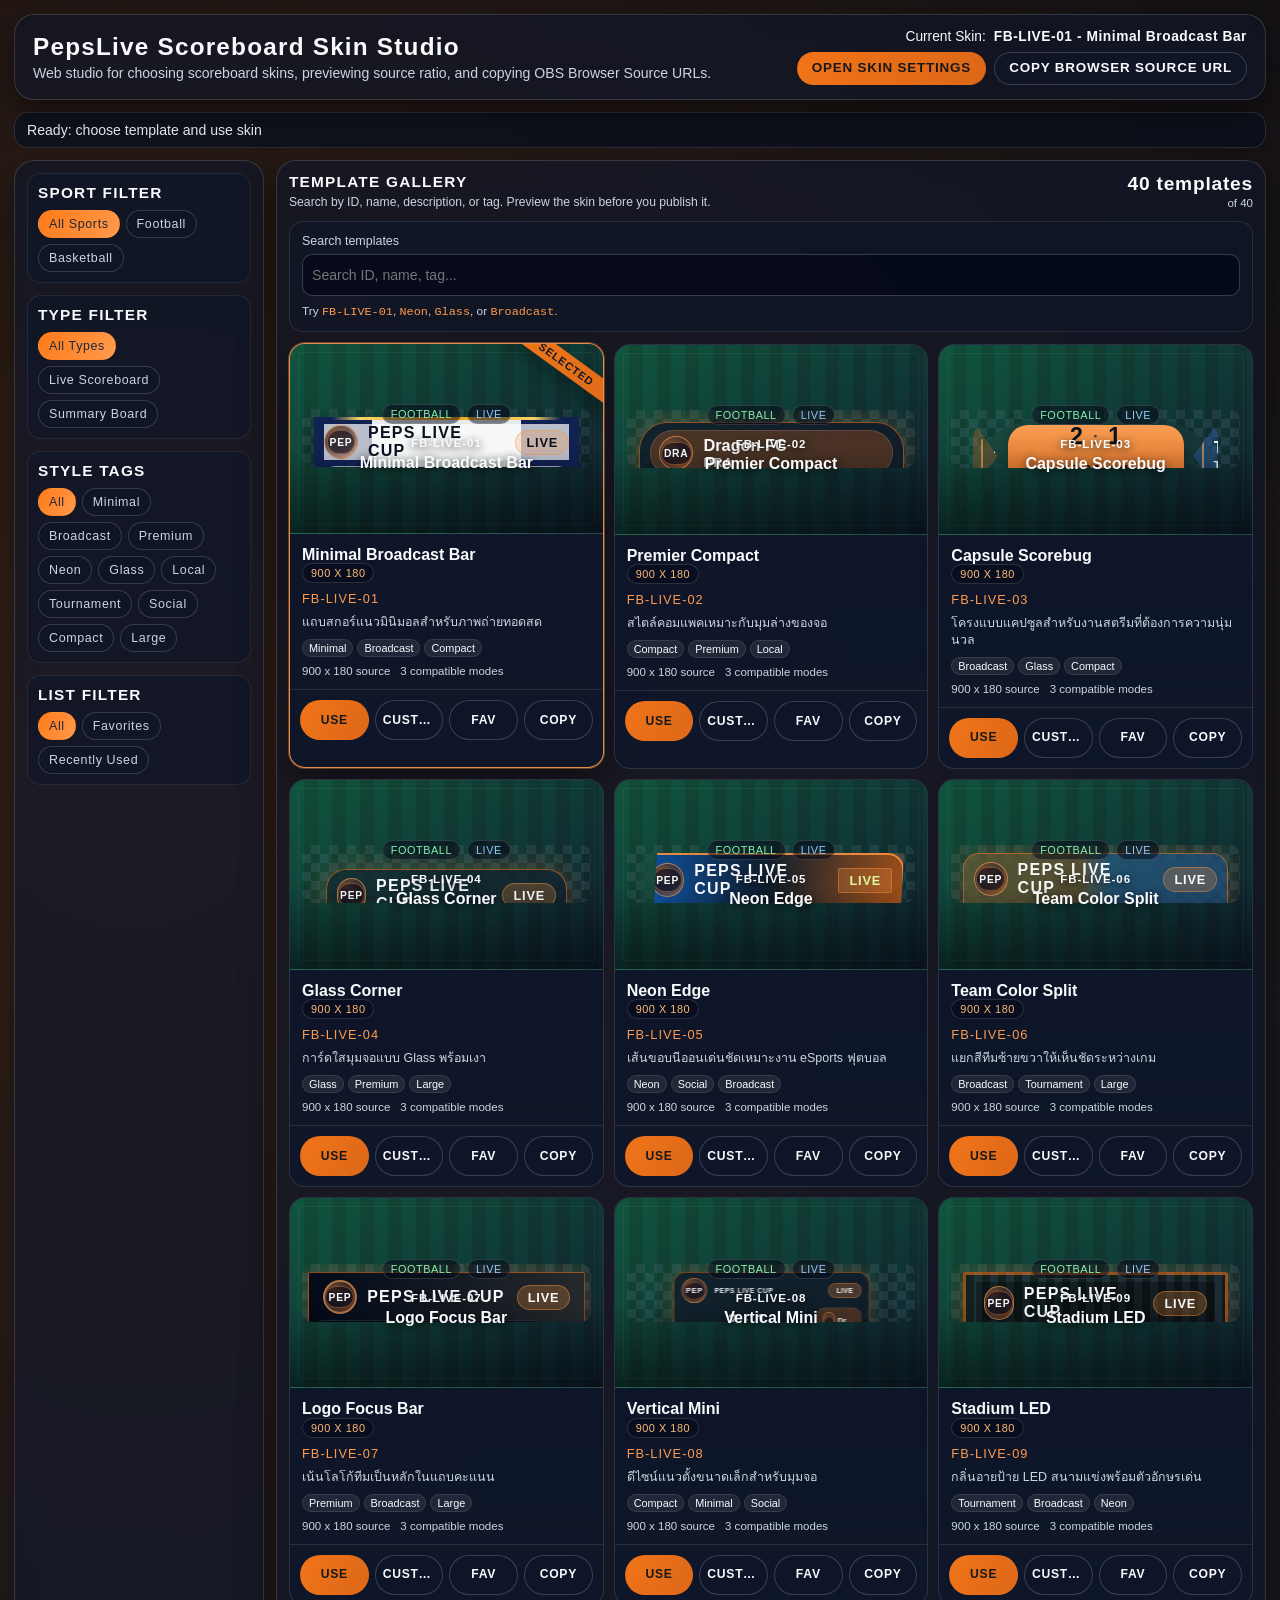
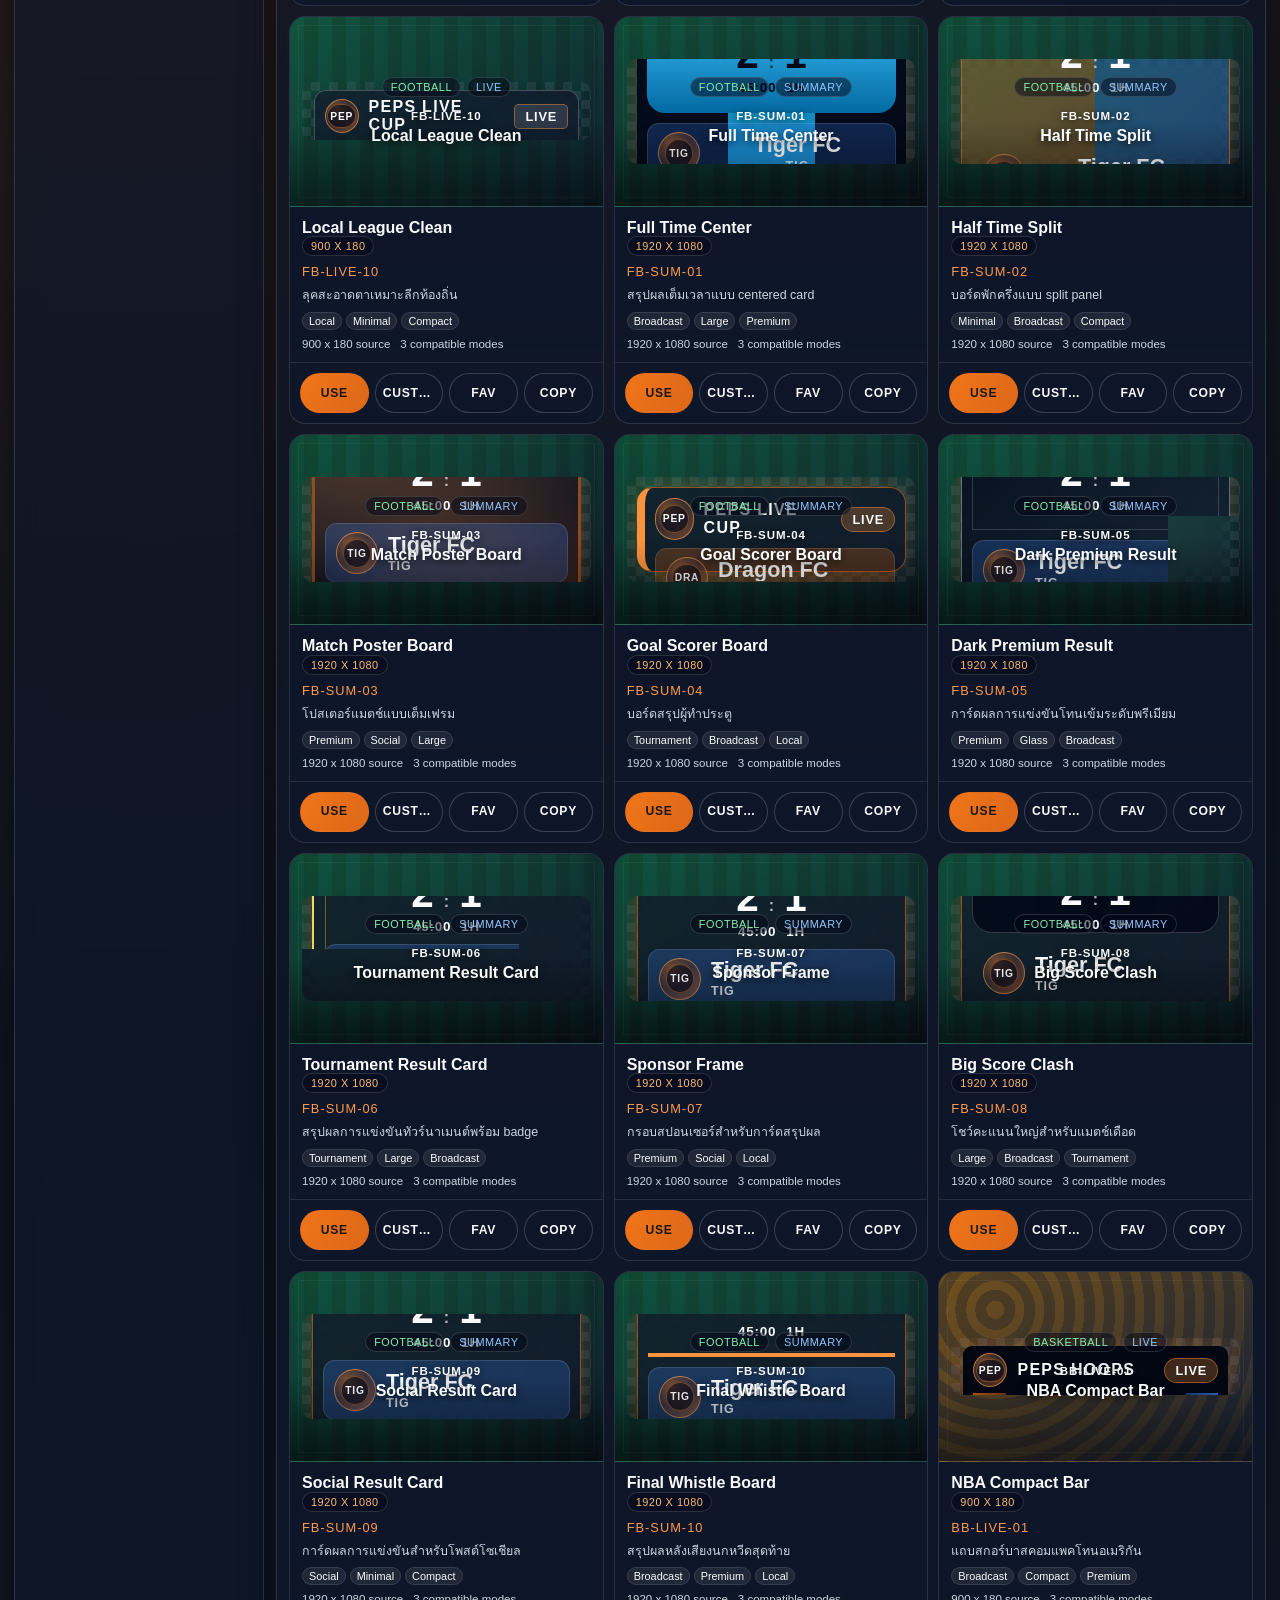
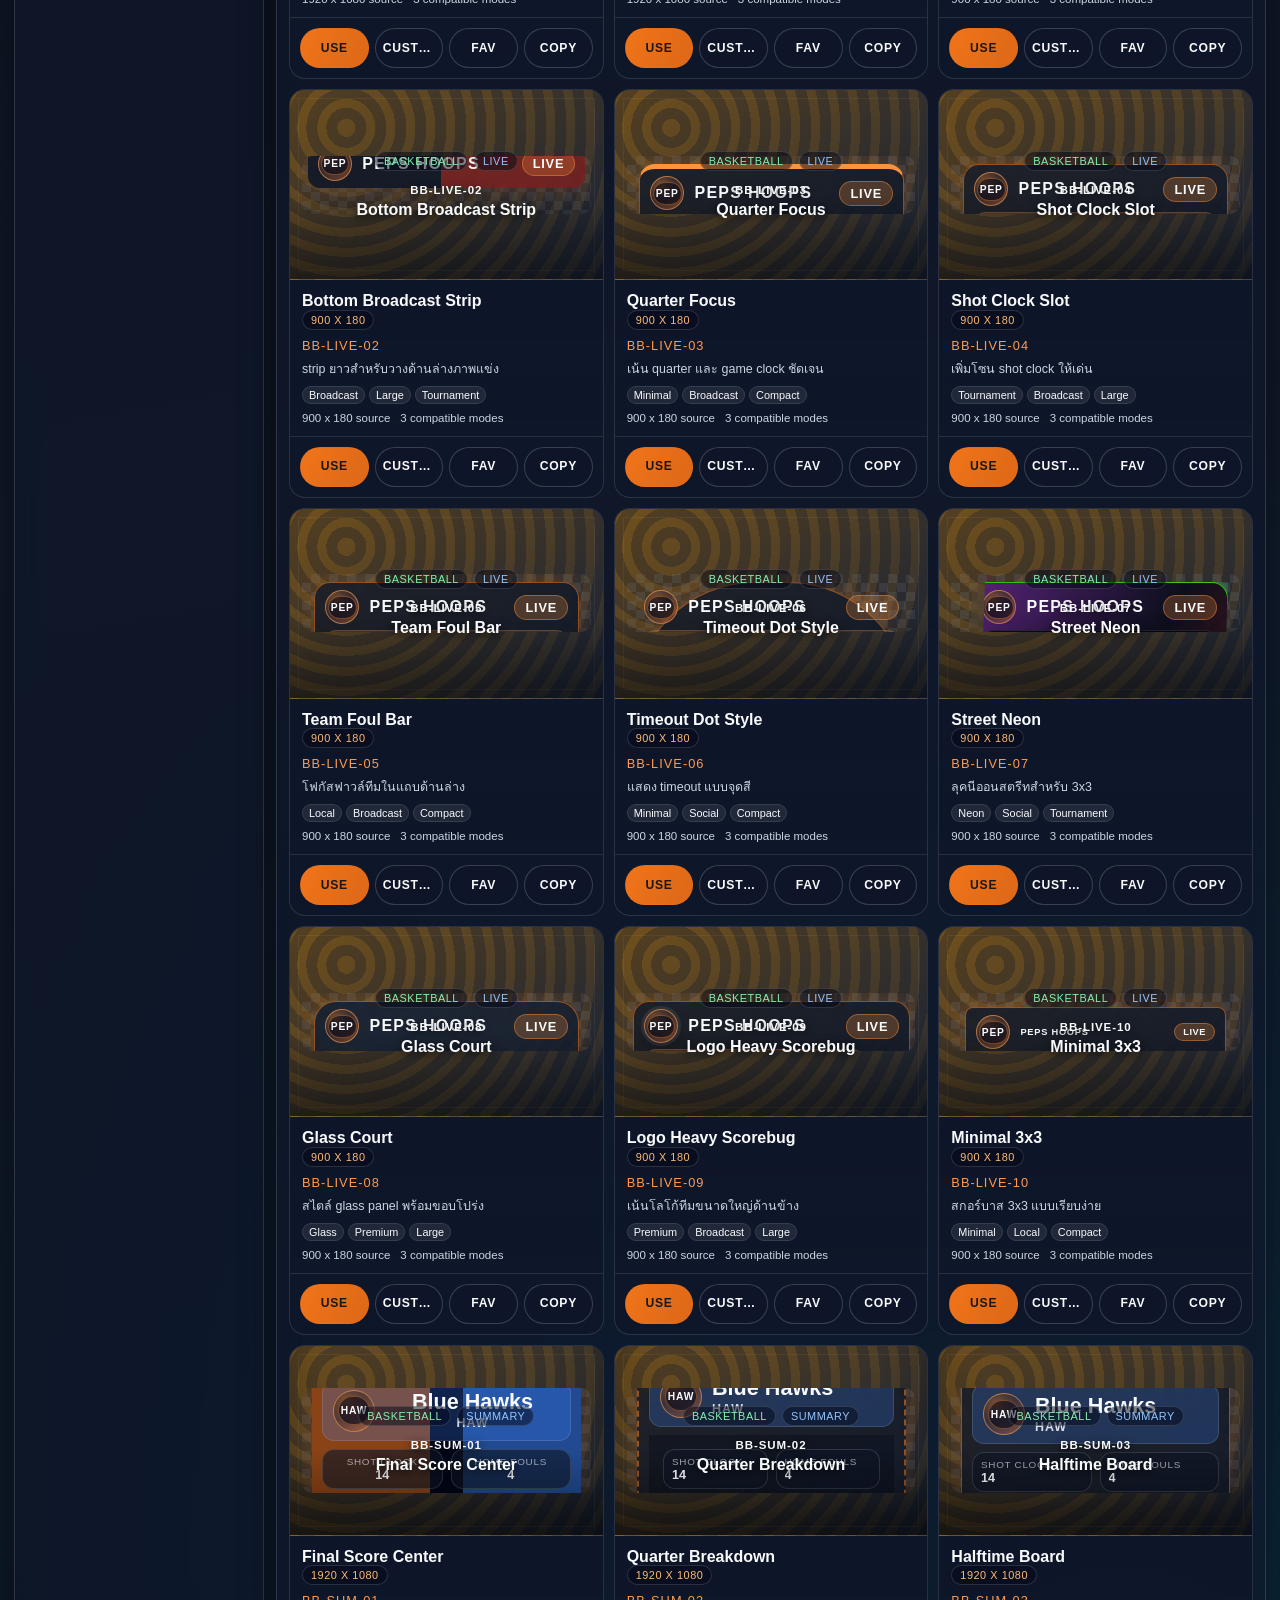
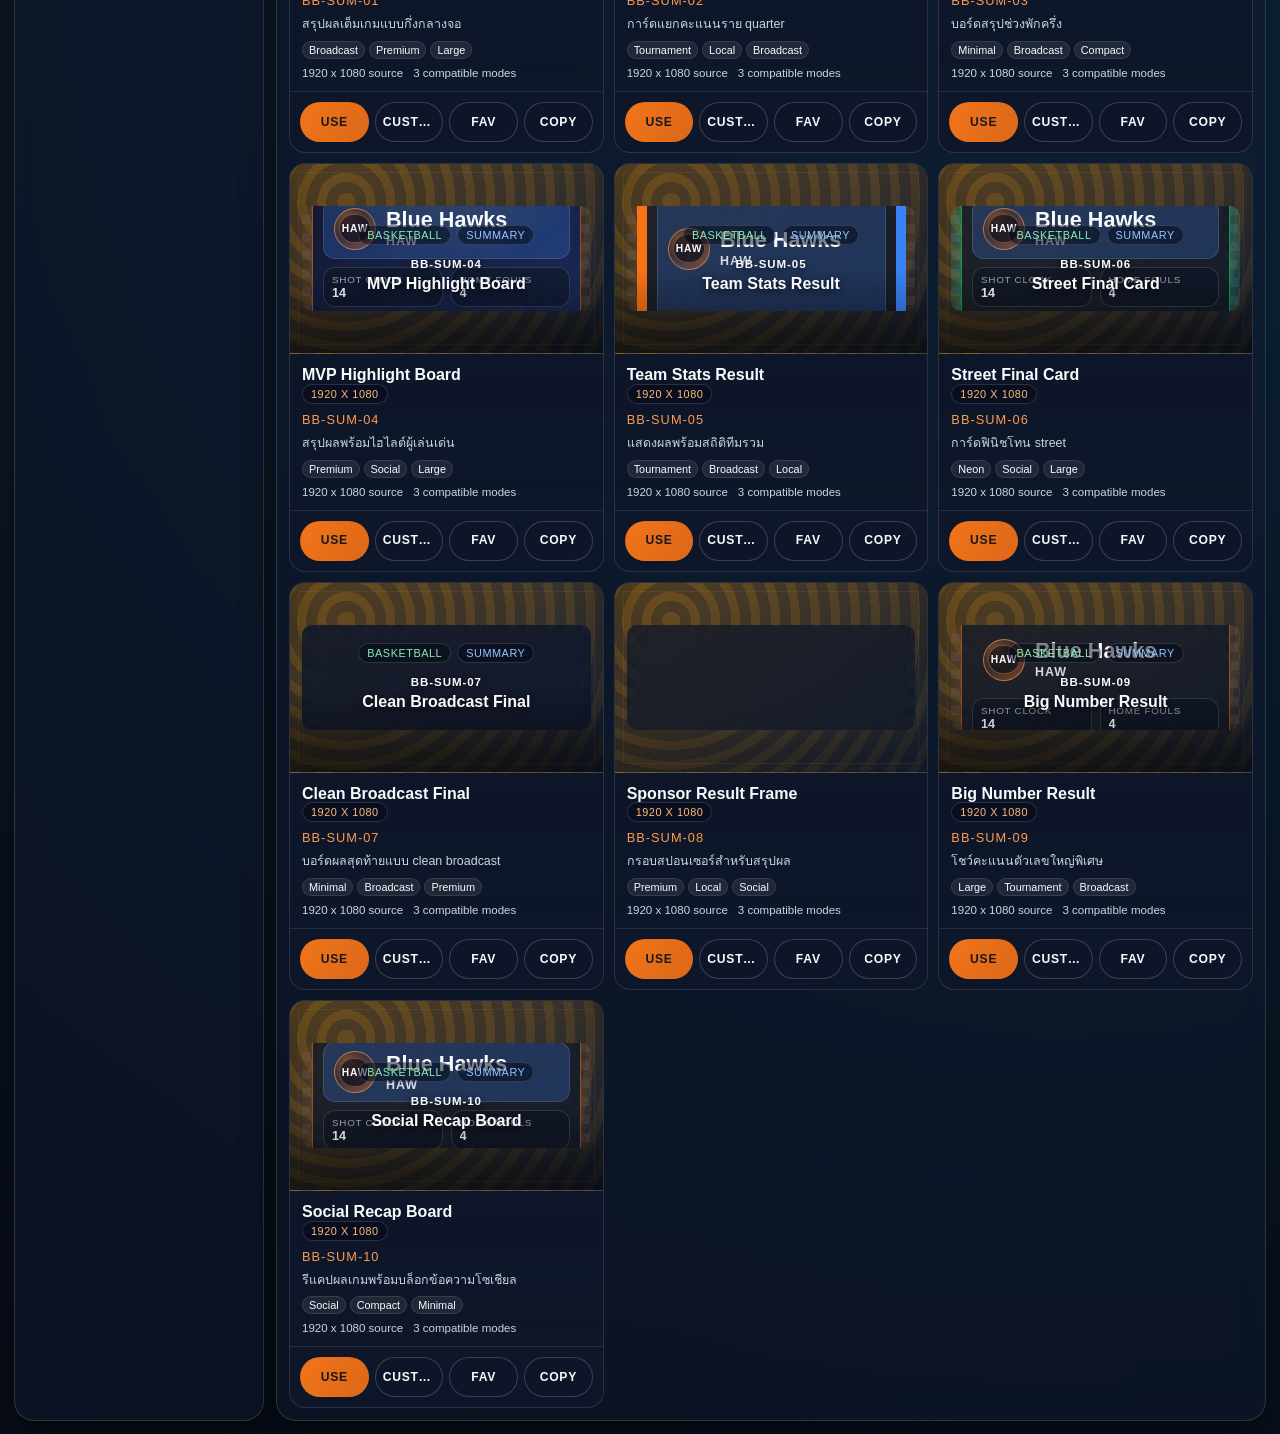
==== commit 5f479997: "Phase 4.4: add relay poller and named skin presets" ====
--- a/dock.html
+++ b/dock.html
@@ -208,6 +208,16 @@
               <div id="themeEditorRoot"></div>
             </section>
 
+            <section class="panel-block">
+              <h2>Skin Presets</h2>
+              <p class="tiny-note">Save the current skin, theme, and display settings as a named preset for quick switching during events.</p>
+              <div class="inline-row">
+                <input type="text" id="presetNameInput" class="text-input" placeholder="e.g. Cup Final 2026 — Live" />
+                <button type="button" class="capsule-btn primary" id="savePresetBtn">Save Preset</button>
+              </div>
+              <ul id="presetListEl" class="preset-list"></ul>
+            </section>
+
             <section class="panel-block source-export-panel">
               <h2>Browser Source Export</h2>
               <p class="tiny-note">Choose source size, copy production/debug URLs, and add them manually in OBS Browser Source.</p>
@@ -292,6 +302,21 @@
               <div class="inline-row">
                 <button type="button" class="capsule-btn primary" id="copyPortableSummaryUrlBtn" data-copy-feedback="true">Copy Portable Summary URL</button>
               </div>
+              <h3 class="mini-title">Relay Config (Phase 4.4)</h3>
+              <p class="tiny-note">Set a public JSON URL that returns a PepsLive state payload. Overlays with <code>?relay=</code> will poll it for live score updates — works across any origin or OBS storage profile.</p>
+              <div class="inline-grid obs-preset-grid">
+                <label><span>Relay JSON URL</span><input id="relayUrlInput" type="url" class="text-input" placeholder="https://gist.githubusercontent.com/…/raw/state.json" /></label>
+                <label><span>Poll Interval (sec)</span><input id="relayIntervalInput" type="number" class="text-input" value="5" min="2" max="60" /></label>
+              </div>
+              <div class="inline-row">
+                <button type="button" class="capsule-btn primary" id="copyRelayLiveUrlBtn" data-copy-feedback="true">Copy Relay Live URL</button>
+                <button type="button" class="capsule-btn primary" id="copyRelaySummaryUrlBtn" data-copy-feedback="true">Copy Relay Summary URL</button>
+              </div>
+              <div class="inline-row">
+                <button type="button" class="capsule-btn" id="exportStateRelayBtn">Export State as Relay JSON</button>
+                <button type="button" class="capsule-btn" id="testRelayUrlBtn">Test Relay URL</button>
+              </div>
+              <div class="status-chip" id="relayTestStatusText" data-state="warn">not tested</div>
               <h3 class="mini-title">Health Check</h3>
               <div class="status-chip" id="obsHealthStatusText" data-state="warn">Health status: not checked</div>
               <textarea id="obsHealthResultArea" class="json-area small" readonly></textarea>
--- a/styles/dock.css
+++ b/styles/dock.css
@@ -1505,3 +1505,106 @@
     box-shadow: 0 0 0 1px rgba(255, 154, 77, 0.34), 0 0 26px rgba(255, 122, 24, 0.18), 0 18px 44px rgba(0, 0, 0, 0.48);
   }
 }
+
+/* ---------------------------------------------------------------------------
+   Phase 4.4 – Skin Presets
+   --------------------------------------------------------------------------- */
+
+.preset-list {
+  list-style: none;
+  margin: 8px 0 0;
+  padding: 0;
+  display: grid;
+  gap: 6px;
+}
+
+.preset-item {
+  display: flex;
+  align-items: center;
+  justify-content: space-between;
+  gap: 10px;
+  padding: 8px 12px;
+  border: 1px solid rgba(255, 255, 255, 0.1);
+  border-radius: 12px;
+  background: rgba(15, 23, 42, 0.56);
+  transition: border-color 160ms ease;
+}
+
+.preset-item:hover {
+  border-color: rgba(255, 122, 24, 0.4);
+}
+
+.preset-info {
+  display: grid;
+  gap: 2px;
+  min-width: 0;
+}
+
+.preset-name {
+  font-family: "Rajdhani", "Segoe UI", sans-serif;
+  font-size: 0.96rem;
+  font-weight: 700;
+  letter-spacing: 0.04em;
+  white-space: nowrap;
+  overflow: hidden;
+  text-overflow: ellipsis;
+}
+
+.preset-meta {
+  font-family: "Rajdhani", "Segoe UI", sans-serif;
+  font-size: 0.74rem;
+  letter-spacing: 0.05em;
+  color: var(--accent-soft);
+  white-space: nowrap;
+  overflow: hidden;
+  text-overflow: ellipsis;
+}
+
+.preset-actions {
+  display: flex;
+  gap: 6px;
+  flex-shrink: 0;
+}
+
+.preset-delete-btn {
+  border-color: rgba(248, 113, 113, 0.4);
+  color: #fca5a5;
+}
+
+.preset-delete-btn:hover {
+  border-color: rgba(248, 113, 113, 0.72);
+  color: #fecaca;
+}
+
+.preset-empty {
+  padding: 6px 4px;
+  color: var(--text-secondary);
+}
+
+/* ---------------------------------------------------------------------------
+   Phase 4.4 – Text input (relay URL input / preset name)
+   --------------------------------------------------------------------------- */
+
+.text-input {
+  flex: 1 1 auto;
+  min-width: 0;
+  width: 100%;
+  padding: 7px 10px;
+  border: 1px solid rgba(255, 255, 255, 0.14);
+  border-radius: 8px;
+  background: rgba(15, 23, 42, 0.64);
+  color: var(--text-primary);
+  font-family: "Saira Condensed", "Segoe UI", sans-serif;
+  font-size: 0.86rem;
+  transition: border-color 160ms ease;
+}
+
+.text-input:focus {
+  outline: none;
+  border-color: rgba(255, 122, 24, 0.6);
+}
+
+.text-input::placeholder {
+  color: rgba(203, 213, 225, 0.45);
+}
+
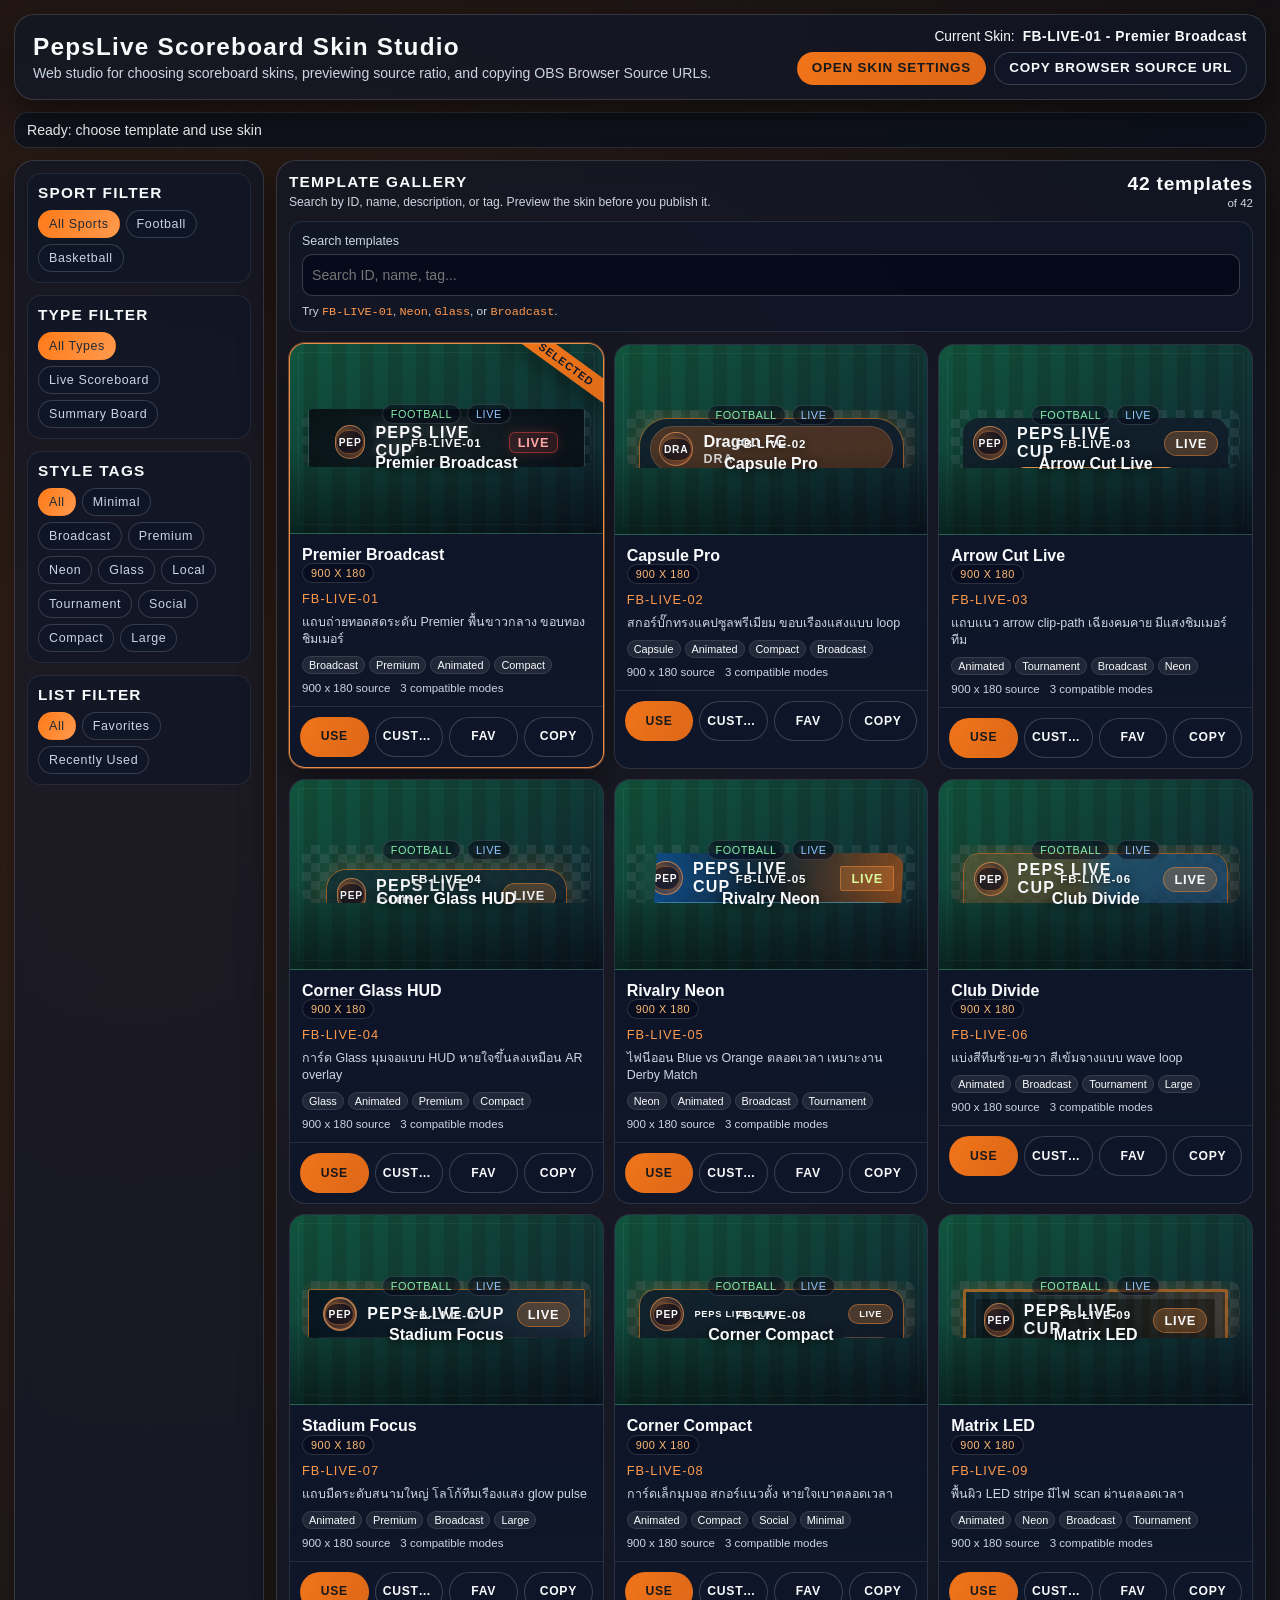
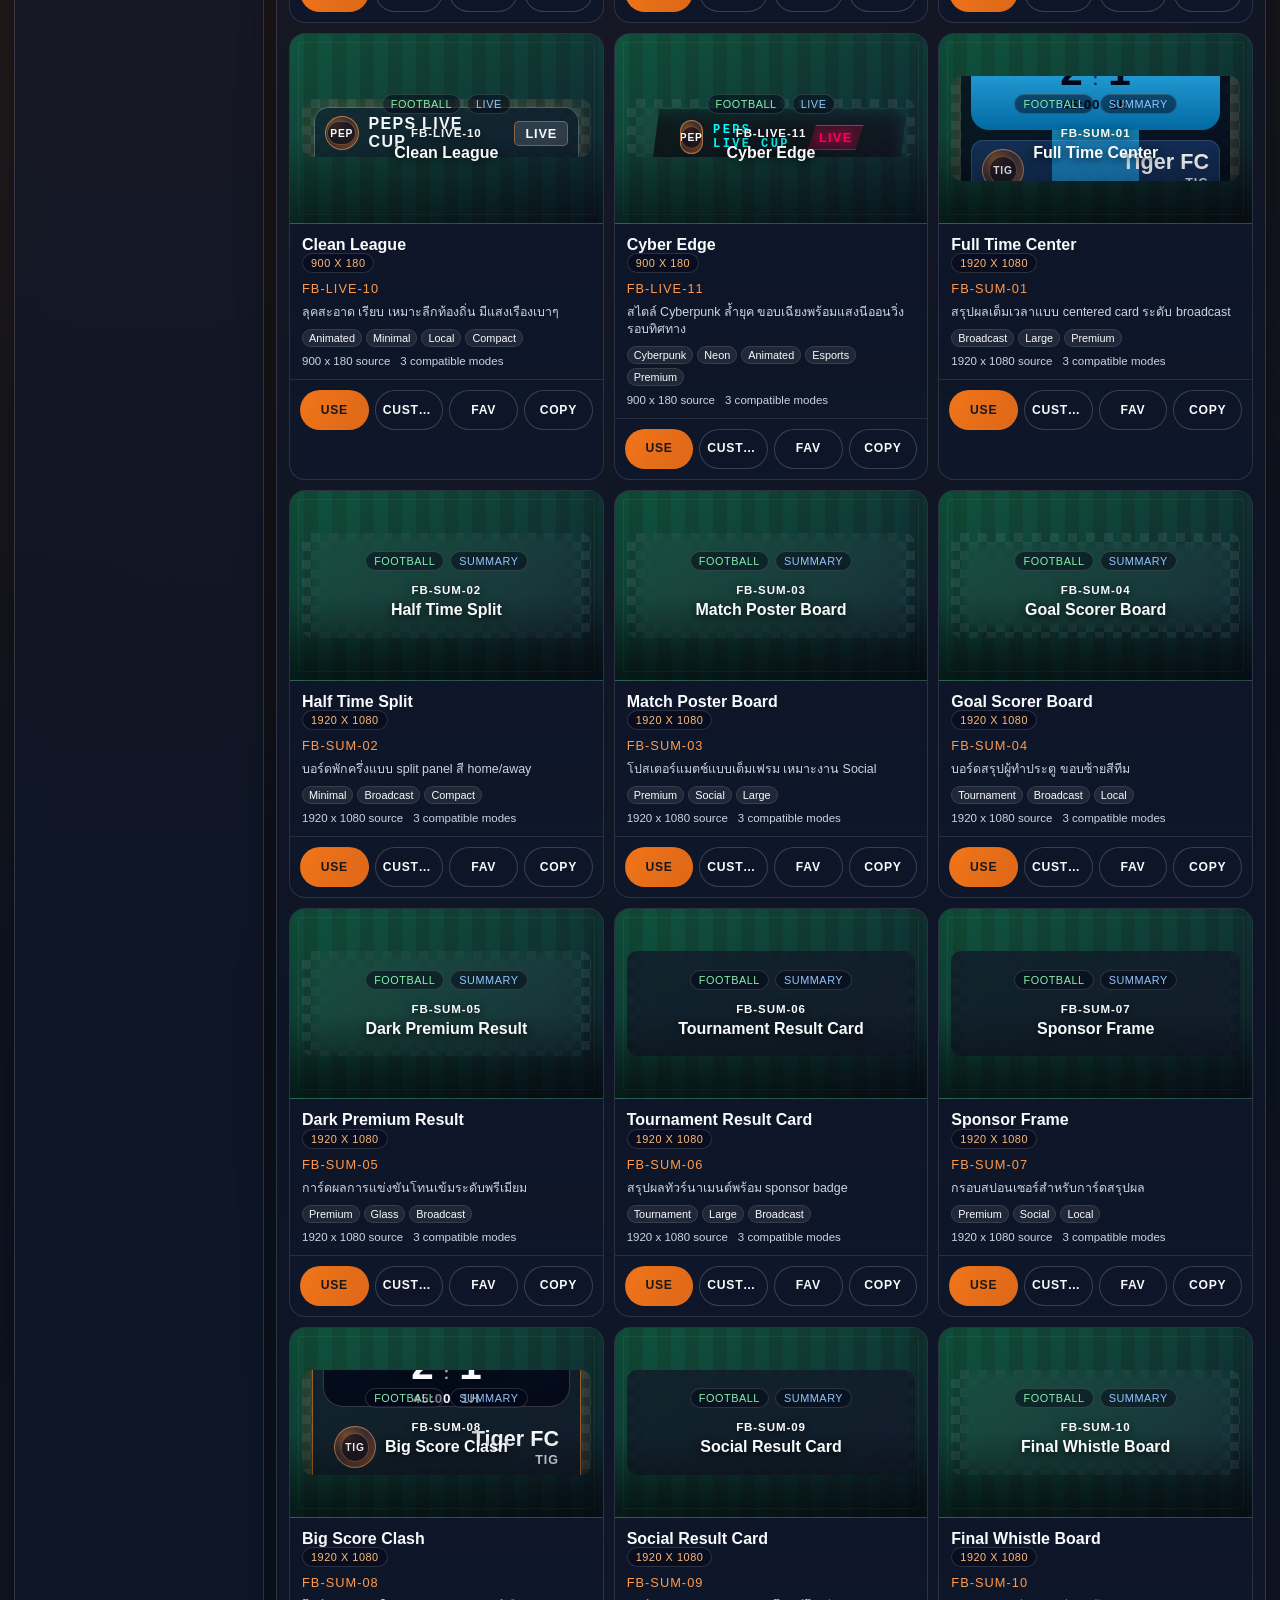
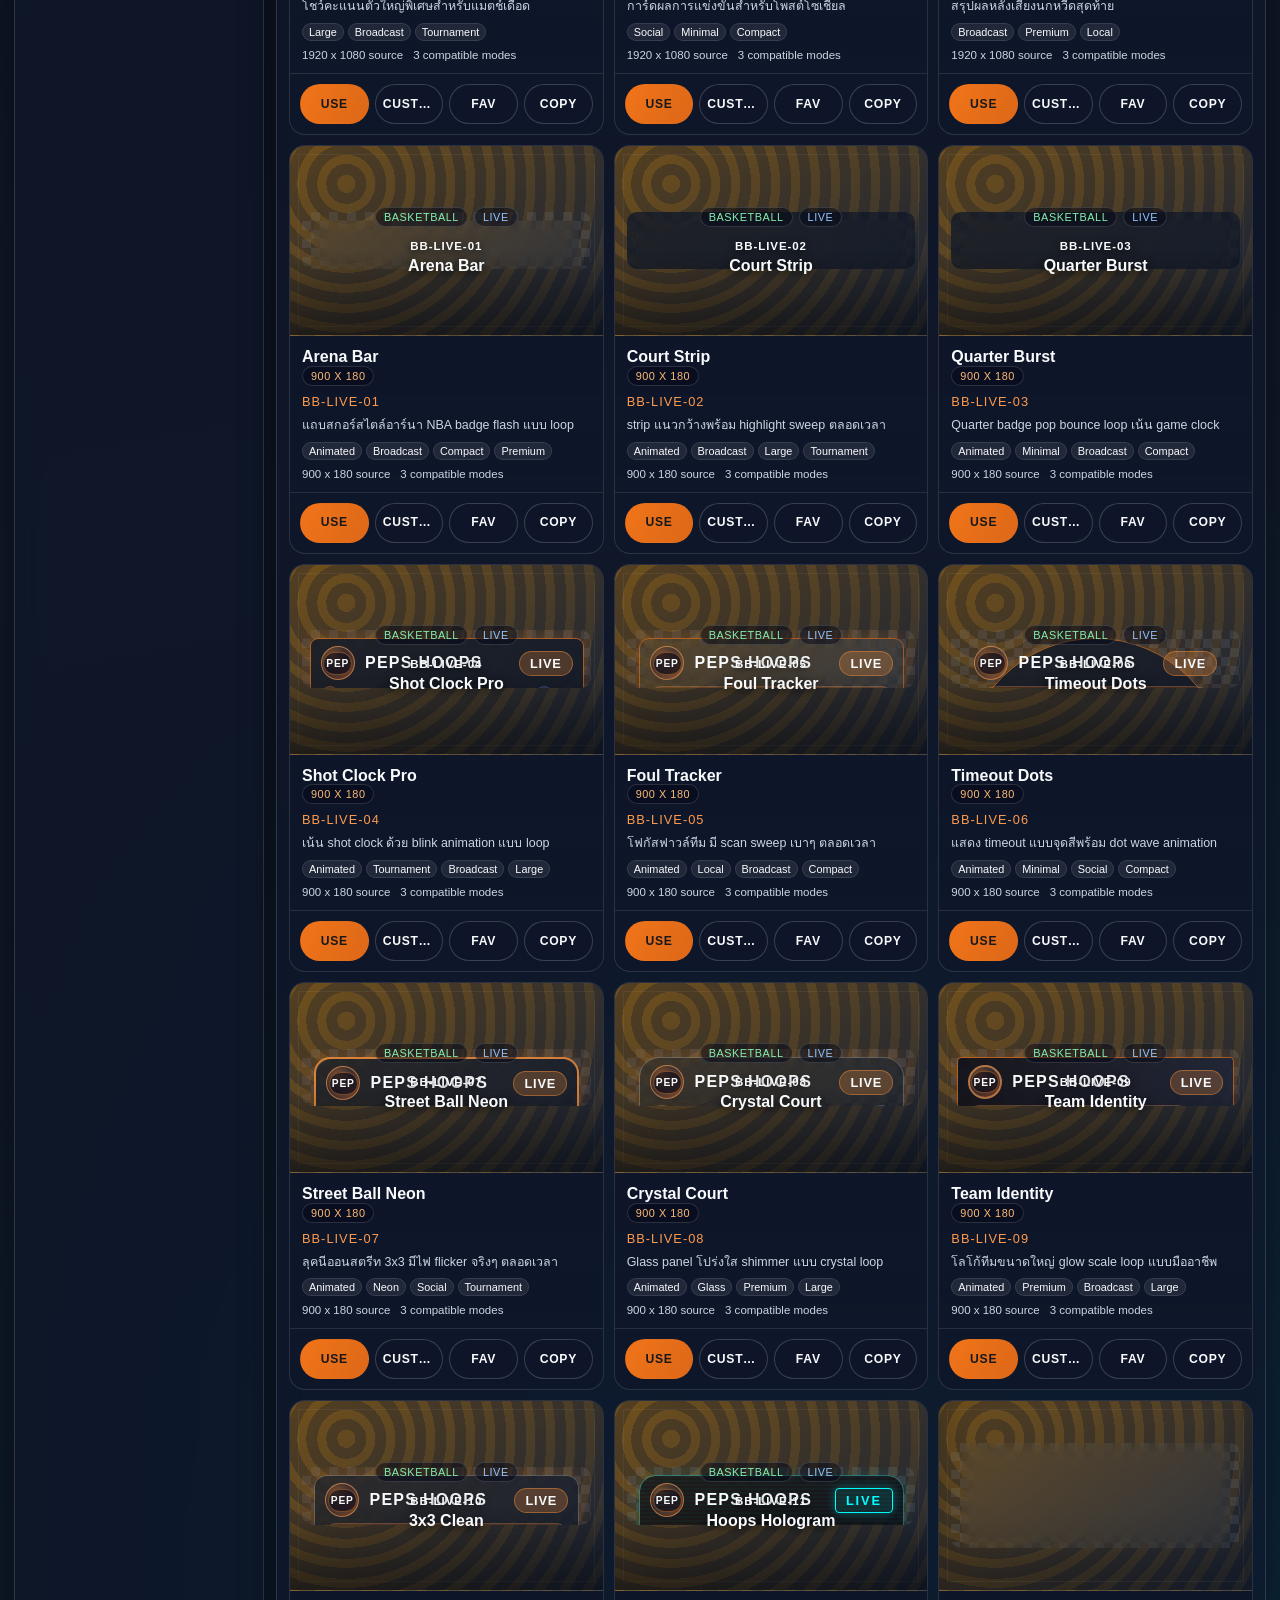
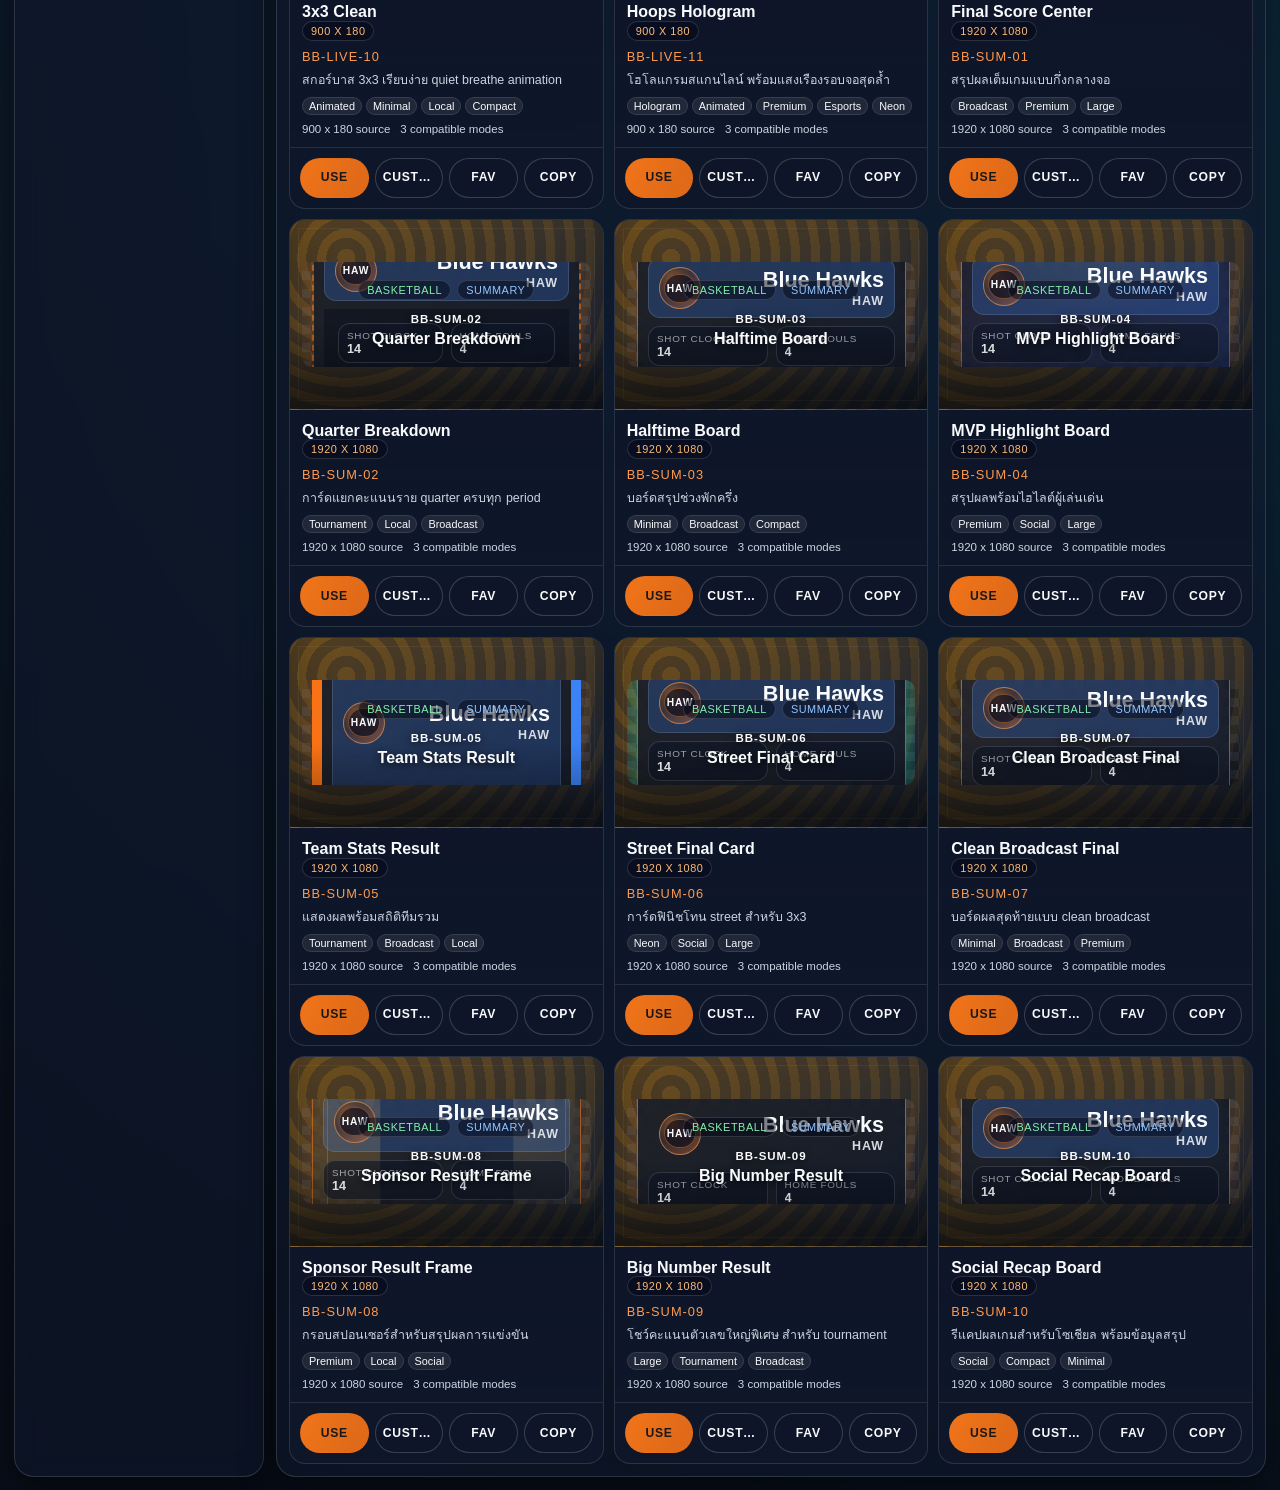
==== commit 4d70ac74: "Checkpoint pending studio template alignment work" ====
--- a/dock.html
+++ b/dock.html
@@ -170,6 +170,15 @@
                       <option value="blank">Blank Plates</option>
                     </select>
                   </label>
+                  <!-- Phase 5.0: Team Name Alignment -->
+                  <label class="slot-toggle text-mode-toggle">
+                    <span>ชื่อทีม (Alignment)</span>
+                    <div class="btn-group compact" id="teamNameAlignGroup" role="group" aria-label="Team name alignment">
+                      <button type="button" class="btn-group-item is-active" data-value="outer" title="ชิดกรอบนอก: Home←  →Away">ชิดนอก</button>
+                      <button type="button" class="btn-group-item" data-value="inner" title="ชิดกรอบใน: Home→  ←Away">ชิดใน</button>
+                      <button type="button" class="btn-group-item" data-value="center" title="กึ่งกลาง">กึ่งกลาง</button>
+                    </div>
+                  </label>
                 </div>
               </div>
               <label class="contract-report-label">
--- a/styles/dock.css
+++ b/styles/dock.css
@@ -543,11 +543,400 @@
   grid-area: clock;
 }
 
-.skin-thumb-FB-LIVE-01 .thumb-scorebug,
+/* --- Phase 4.5 Thumbnail Styles — unique visual identity per skin --- */
+
+/* FB-LIVE-01 · Premier Broadcast — glassmorphism, dynamic glow */
+.skin-thumb-FB-LIVE-01 .thumb-scorebug {
+  width: 100%;
+  border-radius: 0 0 12px 12px;
+  background: linear-gradient(180deg, rgba(8, 12, 20, 0.95) 0%, rgba(12, 18, 30, 0.85) 100%);
+  border: 1px solid rgba(255, 255, 255, 0.1);
+  border-top: 0;
+  color: #f8fafc;
+  animation: thumb01-shimmer 2.8s ease-in-out infinite alternate;
+}
+@keyframes thumb01-shimmer {
+  from { box-shadow: 0 4px 12px rgba(0, 0, 0, 0.4), inset 0 0 10px rgba(255, 255, 255, 0.05); }
+  to   { box-shadow: 0 8px 24px rgba(0, 0, 0, 0.6), inset 0 0 20px rgba(255, 255, 255, 0.1); }
+}
+.skin-thumb-FB-LIVE-01 .thumb-team,
+.skin-thumb-FB-LIVE-01 .thumb-score { color: #f8fafc; }
+
+
+/* FB-LIVE-02 · Capsule Pro — pill shape, animated border glow */
+.skin-thumb-FB-LIVE-02 .thumb-scorebug {
+  justify-self: center;
+  border-radius: 999px;
+  padding-inline: 14px;
+  animation: thumb02-glow 2.6s ease-in-out infinite alternate;
+}
+@keyframes thumb02-glow {
+  from { box-shadow: 0 0  8px rgba(255,122,24,0.22), 0 6px 14px rgba(0,0,0,0.3); }
+  to   { box-shadow: 0 0 20px rgba(255,122,24,0.56), 0 8px 20px rgba(0,0,0,0.42); }
+}
+
+/* FB-LIVE-03 · Arrow Cut Live — arrow clip-path */
+.skin-thumb-FB-LIVE-03 .thumb-scorebug {
+  justify-self: center;
+  width: 164px;
+  border-radius: 0;
+  clip-path: polygon(12px 0, 100% 0, calc(100% - 12px) 100%, 0 100%);
+  border-color: transparent;
+  background: linear-gradient(90deg,
+    rgba(255,122,24,0.7),
+    rgba(10,18,34,0.88) 42%,
+    rgba(59,130,246,0.7));
+  animation: thumb03-shimmer 2.8s ease-in-out infinite alternate;
+}
+@keyframes thumb03-shimmer {
+  from { filter: brightness(0.9); }
+  to   { filter: brightness(1.12); }
+}
+
+/* FB-LIVE-04 · Corner Glass HUD — glass corner card */
+.skin-thumb-FB-LIVE-04 .thumb-scorebug {
+  justify-self: end;
+  width: 136px;
+  border-radius: 12px;
+  background: rgba(15, 23, 42, 0.46);
+  backdrop-filter: blur(6px);
+  border-color: rgba(255,255,255,0.18);
+  animation: thumb04-breathe 4s ease-in-out infinite;
+}
+@keyframes thumb04-breathe {
+  0%, 100% { backdrop-filter: blur(4px);  border-color: rgba(255,255,255,0.14); }
+  50%       { backdrop-filter: blur(10px); border-color: rgba(255,255,255,0.32); }
+}
+
+/* FB-LIVE-05 · Rivalry Neon — blue-orange gradient + neon pulse */
+.skin-thumb-FB-LIVE-05 .thumb-scorebug {
+  background: linear-gradient(90deg, rgba(0,87,255,0.5) 0 44%, rgba(10,18,34,0.85) 44% 56%, rgba(255,94,0,0.52) 56%);
+  animation: thumb05-neon 2.4s ease-in-out infinite alternate;
+}
+@keyframes thumb05-neon {
+  from { box-shadow: 0 0 10px rgba(56,189,248,0.3), 0 0 10px rgba(251,146,60,0.3); }
+  to   { box-shadow: 0 0 22px rgba(56,189,248,0.7), 0 0 22px rgba(251,146,60,0.7); }
+}
+
+/* FB-LIVE-06 · Club Divide — home/away color split wave */
+.skin-thumb-FB-LIVE-06 .thumb-scorebug {
+  background: linear-gradient(90deg, rgba(249,115,22,0.62) 0 44%, rgba(15,23,42,0.88) 44% 56%, rgba(59,130,246,0.62) 56%);
+  animation: thumb06-wave 3s ease-in-out infinite alternate;
+}
+@keyframes thumb06-wave {
+  from { background: linear-gradient(90deg, rgba(249,115,22,0.44) 0 44%, rgba(15,23,42,0.88) 44% 56%, rgba(59,130,246,0.44) 56%); }
+  to   { background: linear-gradient(90deg, rgba(249,115,22,0.78) 0 44%, rgba(15,23,42,0.88) 44% 56%, rgba(59,130,246,0.78) 56%); }
+}
+
+/* FB-LIVE-07 · Stadium Focus — dark bar with logo circle glows */
+.skin-thumb-FB-LIVE-07 .thumb-scorebug {
+  grid-template-columns: 24px 1fr auto auto 1fr 24px;
+  width: min(100%, 210px);
+  background: linear-gradient(90deg, rgba(2,6,23,0.96), rgba(24,32,54,0.92));
+  border-radius: 3px;
+}
+.skin-thumb-FB-LIVE-07 .thumb-scorebug::before,
+.skin-thumb-FB-LIVE-07 .thumb-scorebug::after {
+  content: "";
+  width: 20px;
+  height: 20px;
+  border-radius: 999px;
+  border: 1.5px solid rgba(255,255,255,0.3);
+  background: rgba(255,255,255,0.1);
+  animation: thumb07-logo-glow 2.6s ease-in-out infinite alternate;
+}
+@keyframes thumb07-logo-glow {
+  from { box-shadow: 0 0  4px rgba(255,154,60,0.28); }
+  to   { box-shadow: 0 0 12px rgba(255,154,60,0.72); }
+}
+
+/* FB-LIVE-08 · Corner Compact — tiny vertical card corner */
+.skin-thumb-FB-LIVE-08 .thumb-scorebug {
+  justify-self: end;
+  width: 80px;
+  min-height: 70px;
+  grid-template-columns: 1fr;
+  gap: 2px;
+  border-radius: 8px;
+  animation: thumb08-breathe 4s ease-in-out infinite;
+}
+@keyframes thumb08-breathe {
+  0%, 100% { box-shadow: 0 4px 12px rgba(15,23,42,0.4); }
+  50%       { box-shadow: 0 6px 18px rgba(15,23,42,0.6), 0 0 10px rgba(255,122,24,0.2); }
+}
+
+/* FB-LIVE-09 · Matrix LED — LED stripe + scan animation */
+.skin-thumb-FB-LIVE-09 .thumb-scorebug {
+  position: relative;
+  overflow: hidden;
+  border-radius: 2px;
+  background: repeating-linear-gradient(90deg, rgba(2,6,23,0.9) 0 7px, rgba(20,30,50,0.8) 7px 14px);
+  border-color: rgba(255,154,60,0.5);
+}
+.skin-thumb-FB-LIVE-09 .thumb-scorebug::after {
+  content: "";
+  position: absolute;
+  inset: 0;
+  background: linear-gradient(90deg, transparent 0%, rgba(255,154,60,0.22) 50%, transparent 100%);
+  background-size: 200% 100%;
+  animation: thumb09-scan 2.4s linear infinite;
+  pointer-events: none;
+}
+@keyframes thumb09-scan {
+  from { background-position: -100% 0; }
+  to   { background-position: 200% 0; }
+}
+
+/* FB-LIVE-10 · Clean League — clean dashed border breathe */
+.skin-thumb-FB-LIVE-10 .thumb-scorebug {
+  border-style: dashed;
+  border-color: rgba(203,213,225,0.5);
+  background: rgba(15, 23, 42, 0.56);
+  animation: thumb10-breathe 5s ease-in-out infinite alternate;
+}
+@keyframes thumb10-breathe {
+  from { border-color: rgba(203,213,225,0.3); }
+  to   { border-color: rgba(203,213,225,0.72); }
+}
+
+/* --- Basketball thumbnails --- */
+
+/* BB-LIVE-01 · Arena Bar — NBA compact with badge flash */
+.skin-thumb-BB-LIVE-01 .thumb-scorebug {
+  width: 100%;
+  border-radius: 4px;
+  border-width: 2px;
+  animation: thumb-bb01-flash 2.4s ease-in-out infinite alternate;
+}
+@keyframes thumb-bb01-flash {
+  from { border-color: rgba(255,122,24,0.4); }
+  to   { border-color: rgba(255,122,24,0.9); box-shadow: 0 0 14px rgba(255,122,24,0.36); }
+}
+
+/* BB-LIVE-02 · Court Strip — wide strip with sweep */
 .skin-thumb-BB-LIVE-02 .thumb-scorebug {
   width: 100%;
+  border-radius: 5px;
+  overflow: hidden;
+  position: relative;
+}
+.skin-thumb-BB-LIVE-02 .thumb-scorebug::after {
+  content: "";
+  position: absolute;
+  inset: 0;
+  background: linear-gradient(105deg, transparent 40%, rgba(255,255,255,0.1) 50%, transparent 60%);
+  background-size: 300% 100%;
+  animation: thumb-bb02-sweep 3s linear infinite;
+  pointer-events: none;
+}
+@keyframes thumb-bb02-sweep {
+  from { background-position: -100% 0; }
+  to   { background-position: 200% 0; }
+}
+
+/* BB-LIVE-03 · Quarter Burst — clock pop */
+.skin-thumb-BB-LIVE-03 .thumb-scorebug {
+  border-radius: 10px;
+}
+.skin-thumb-BB-LIVE-03 .thumb-clock {
+  animation: thumb-bb03-pop 2.2s cubic-bezier(0.17,0.89,0.32,1.28) infinite;
+}
+@keyframes thumb-bb03-pop {
+  0%  { transform: scale(1); }
+  12% { transform: scale(1.2); }
+  24% { transform: scale(1); }
+  100%{ transform: scale(1); }
+}
+
+/* BB-LIVE-04 · Shot Clock Pro — blink accent */
+.skin-thumb-BB-LIVE-04 .thumb-scorebug {
+  border-color: rgba(251,191,36,0.5);
+  animation: thumb-bb04-blink 1.4s ease-in-out infinite;
+}
+@keyframes thumb-bb04-blink {
+  0%, 100% { border-color: rgba(251,191,36,0.36); }
+  50%      { border-color: rgba(251,191,36,0.88); box-shadow: 0 0 10px rgba(251,191,36,0.34); }
+}
+
+/* BB-LIVE-05 · Foul Tracker — subtle scan sweep */
+.skin-thumb-BB-LIVE-05 .thumb-scorebug {
+  border-radius: 8px;
+  overflow: hidden;
+  position: relative;
+}
+.skin-thumb-BB-LIVE-05 .thumb-scorebug::after {
+  content: "";
+  position: absolute;
+  inset: 0;
+  background: linear-gradient(90deg, transparent 0%, rgba(255,255,255,0.06) 50%, transparent 100%);
+  background-size: 200% 100%;
+  animation: thumb-bb05-scan 4s linear infinite;
+  pointer-events: none;
+}
+@keyframes thumb-bb05-scan {
+  from { background-position: -100% 0; }
+  to   { background-position: 300% 0; }
+}
+
+/* BB-LIVE-06 · Timeout Dots — pill shape dot wave */
+.skin-thumb-BB-LIVE-06 .thumb-scorebug {
+  justify-self: center;
+  border-radius: 999px;
+  padding-inline: 12px;
+}
+.skin-thumb-BB-LIVE-06 .thumb-clock {
+  animation: thumb-bb06-dot 2s ease-in-out infinite;
+}
+@keyframes thumb-bb06-dot {
+  0%, 80%, 100% { transform: scale(1); }
+  40%           { transform: scale(1.18); background: rgba(255,154,60,0.72); }
+}
+
+/* BB-LIVE-07 · Street Ball Neon — urban neon flicker */
+.skin-thumb-BB-LIVE-07 .thumb-scorebug {
+  border-color: rgba(74,222,128,0.8);
+  background: linear-gradient(135deg, rgba(2,6,23,0.88), rgba(20,40,20,0.76));
+  animation: thumb-bb07-flicker 3s ease-in-out infinite;
+}
+@keyframes thumb-bb07-flicker {
+  0%, 100% { box-shadow: 0 0 12px rgba(74,222,128,0.36); }
+  10%       { opacity: 0.9; }
+  11%       { opacity: 1; }
+  50%       { box-shadow: 0 0 24px rgba(74,222,128,0.72); }
+}
+
+/* BB-LIVE-08 · Crystal Court — glass shimmer */
+.skin-thumb-BB-LIVE-08 .thumb-scorebug {
+  justify-self: end;
+  width: 138px;
+  border-radius: 14px;
+  background: rgba(15, 23, 42, 0.42);
+  backdrop-filter: blur(6px);
+  border-color: rgba(255,255,255,0.22);
+  animation: thumb-bb08-crystal 4s ease-in-out infinite;
+}
+@keyframes thumb-bb08-crystal {
+  0%, 100% { border-color: rgba(255,255,255,0.18); }
+  50%       { border-color: rgba(255,255,255,0.42); box-shadow: inset 0 1px 0 rgba(255,255,255,0.28); }
+}
+
+/* BB-LIVE-09 · Team Identity — logo glow scale */
+.skin-thumb-BB-LIVE-09 .thumb-scorebug {
+  grid-template-columns: 24px 1fr auto auto 1fr 24px;
+  width: min(100%, 210px);
+  background: linear-gradient(90deg, rgba(2,6,23,0.96), rgba(24,32,54,0.92));
   border-radius: 3px;
 }
+.skin-thumb-BB-LIVE-09 .thumb-scorebug::before,
+.skin-thumb-BB-LIVE-09 .thumb-scorebug::after {
+  content: "";
+  width: 20px;
+  height: 20px;
+  border-radius: 999px;
+  border: 1.5px solid rgba(255,255,255,0.3);
+  background: rgba(255,255,255,0.1);
+  animation: thumb-bb09-logo 3s ease-in-out infinite alternate;
+}
+@keyframes thumb-bb09-logo {
+  from { transform: scale(1);    box-shadow: 0 0  6px rgba(255,154,60,0.3); }
+  to   { transform: scale(1.08); box-shadow: 0 0 16px rgba(255,154,60,0.7); }
+}
+
+/* BB-LIVE-10 · 3x3 Clean — minimal dashed breathe */
+.skin-thumb-BB-LIVE-10 .thumb-scorebug {
+  border-style: dashed;
+  background: rgba(15, 23, 42, 0.52);
+  animation: thumb-bb10-breathe 5s ease-in-out infinite alternate;
+}
+@keyframes thumb-bb10-breathe {
+  from { opacity: 0.8; }
+  to   { opacity: 1; }
+}
+
+/* --- Summary card thumbnails (unchanged from Phase 3) --- */
+.skin-thumb-FB-SUM-01 .thumb-scorebug,
+.skin-thumb-BB-SUM-01 .thumb-scorebug {
+  justify-self: center;
+  width: 176px;
+  min-height: 68px;
+  border-radius: 14px;
+}
+
+.skin-thumb-FB-SUM-03 .thumb-scorebug,
+.skin-thumb-BB-SUM-04 .thumb-scorebug {
+  justify-self: center;
+  width: 148px;
+  min-height: 82px;
+  border-radius: 4px;
+  background: linear-gradient(150deg, rgba(2, 6, 23, 0.9), rgba(255, 122, 24, 0.34));
+}
+
+.skin-thumb-FB-SUM-04 .thumb-scorebug,
+.skin-thumb-BB-SUM-02 .thumb-scorebug {
+  width: 100%;
+  border-left: 5px solid rgba(251, 146, 60, 0.9);
+}
+
+.skin-thumb-FB-SUM-02 .thumb-scorebug,
+.skin-thumb-BB-SUM-05 .thumb-scorebug {
+  background: linear-gradient(90deg, rgba(249, 115, 22, 0.68) 0 44%, rgba(15, 23, 42, 0.82) 44% 56%, rgba(59, 130, 246, 0.68) 56%);
+}
+
+.skin-thumb-FB-SUM-05 .thumb-scorebug,
+.skin-thumb-BB-SUM-06 .thumb-scorebug {
+  border-color: rgba(250, 204, 21, 0.72);
+  background: linear-gradient(135deg, rgba(2, 6, 23, 0.94), rgba(30, 41, 59, 0.72));
+}
+
+.skin-thumb-FB-SUM-06 .thumb-scorebug,
+.skin-thumb-FB-SUM-07 .thumb-scorebug,
+.skin-thumb-BB-SUM-08 .thumb-scorebug {
+  position: relative;
+  padding-top: 14px;
+}
+
+.skin-thumb-FB-SUM-06 .thumb-scorebug::before,
+.skin-thumb-FB-SUM-07 .thumb-scorebug::before,
+.skin-thumb-BB-SUM-08 .thumb-scorebug::before {
+  content: "SPONSOR";
+  position: absolute;
+  top: 3px;
+  left: 50%;
+  transform: translateX(-50%);
+  font-size: 0.48rem;
+  font-weight: 900;
+  color: rgba(255, 255, 255, 0.58);
+}
+
+.skin-thumb-FB-SUM-08 .thumb-scorebug,
+.skin-thumb-BB-SUM-09 .thumb-scorebug {
+  width: 186px;
+}
+
+.skin-thumb-FB-SUM-08 .thumb-score,
+.skin-thumb-BB-SUM-09 .thumb-score {
+  font-size: 1.55rem;
+}
+
+.skin-thumb-FB-SUM-09 .thumb-scorebug,
+.skin-thumb-BB-SUM-10 .thumb-scorebug {
+  justify-self: center;
+  width: 132px;
+  min-height: 92px;
+  border-radius: 16px;
+}
+
+.skin-thumb-FB-SUM-10 .thumb-scorebug,
+.skin-thumb-BB-SUM-03 .thumb-scorebug {
+  width: 100%;
+  border-bottom: 5px solid rgba(251, 146, 60, 0.9);
+}
+
+.skin-thumb-BB-SUM-07 .thumb-scorebug {
+  border-style: dashed;
+  background: rgba(15, 23, 42, 0.54);
+}
+
 
 .skin-thumb-FB-LIVE-02 .thumb-scorebug,
 .skin-thumb-BB-LIVE-06 .thumb-scorebug {
@@ -1608,3 +1997,64 @@
   color: rgba(203, 213, 225, 0.45);
 }
 
+/* ==========================================================================
+   Phase 5.0 — Team Name Alignment button group
+   ========================================================================== */
+
+.btn-group {
+  display: flex;
+  gap: 4px;
+  flex-wrap: wrap;
+}
+
+.btn-group.compact {
+  gap: 3px;
+}
+
+.btn-group-item {
+  flex: 1 1 auto;
+  min-height: 32px;
+  padding: 5px 10px;
+  border-radius: 8px;
+  border: 1px solid rgba(99, 118, 160, 0.35);
+  background: rgba(15, 23, 42, 0.55);
+  color: rgba(203, 213, 225, 0.75);
+  font-size: 12px;
+  font-weight: 600;
+  cursor: pointer;
+  transition: background 0.15s ease, border-color 0.15s ease, color 0.15s ease;
+  white-space: nowrap;
+}
+
+.btn-group-item:hover {
+  background: rgba(99, 118, 160, 0.2);
+  border-color: rgba(99, 118, 160, 0.55);
+  color: #e2e8f0;
+}
+
+.btn-group-item.is-active {
+  background: rgba(79, 124, 255, 0.28);
+  border-color: rgba(79, 124, 255, 0.65);
+  color: #ffffff;
+  font-weight: 700;
+}
+
+/* FB-LIVE-11 · Cyber Edge */
+.skin-thumb-FB-LIVE-11 .thumb-scorebug {
+  width: 160px;
+  justify-self: center;
+  border-radius: 0;
+  background: linear-gradient(135deg, rgba(10, 10, 15, 0.95), rgba(20, 15, 30, 0.9));
+  border-bottom: 2px solid #0ff;
+  border-top: 2px solid #ff0055;
+  clip-path: polygon(10px 0, 100% 0, calc(100% - 10px) 100%, 0 100%);
+}
+
+/* BB-LIVE-11 · Hoops Hologram */
+.skin-thumb-BB-LIVE-11 .thumb-scorebug {
+  width: 100%;
+  border-radius: 8px;
+  background: rgba(4, 8, 16, 0.85);
+  border: 1px solid rgba(0, 255, 255, 0.3);
+  box-shadow: 0 0 8px rgba(0, 255, 255, 0.2);
+}
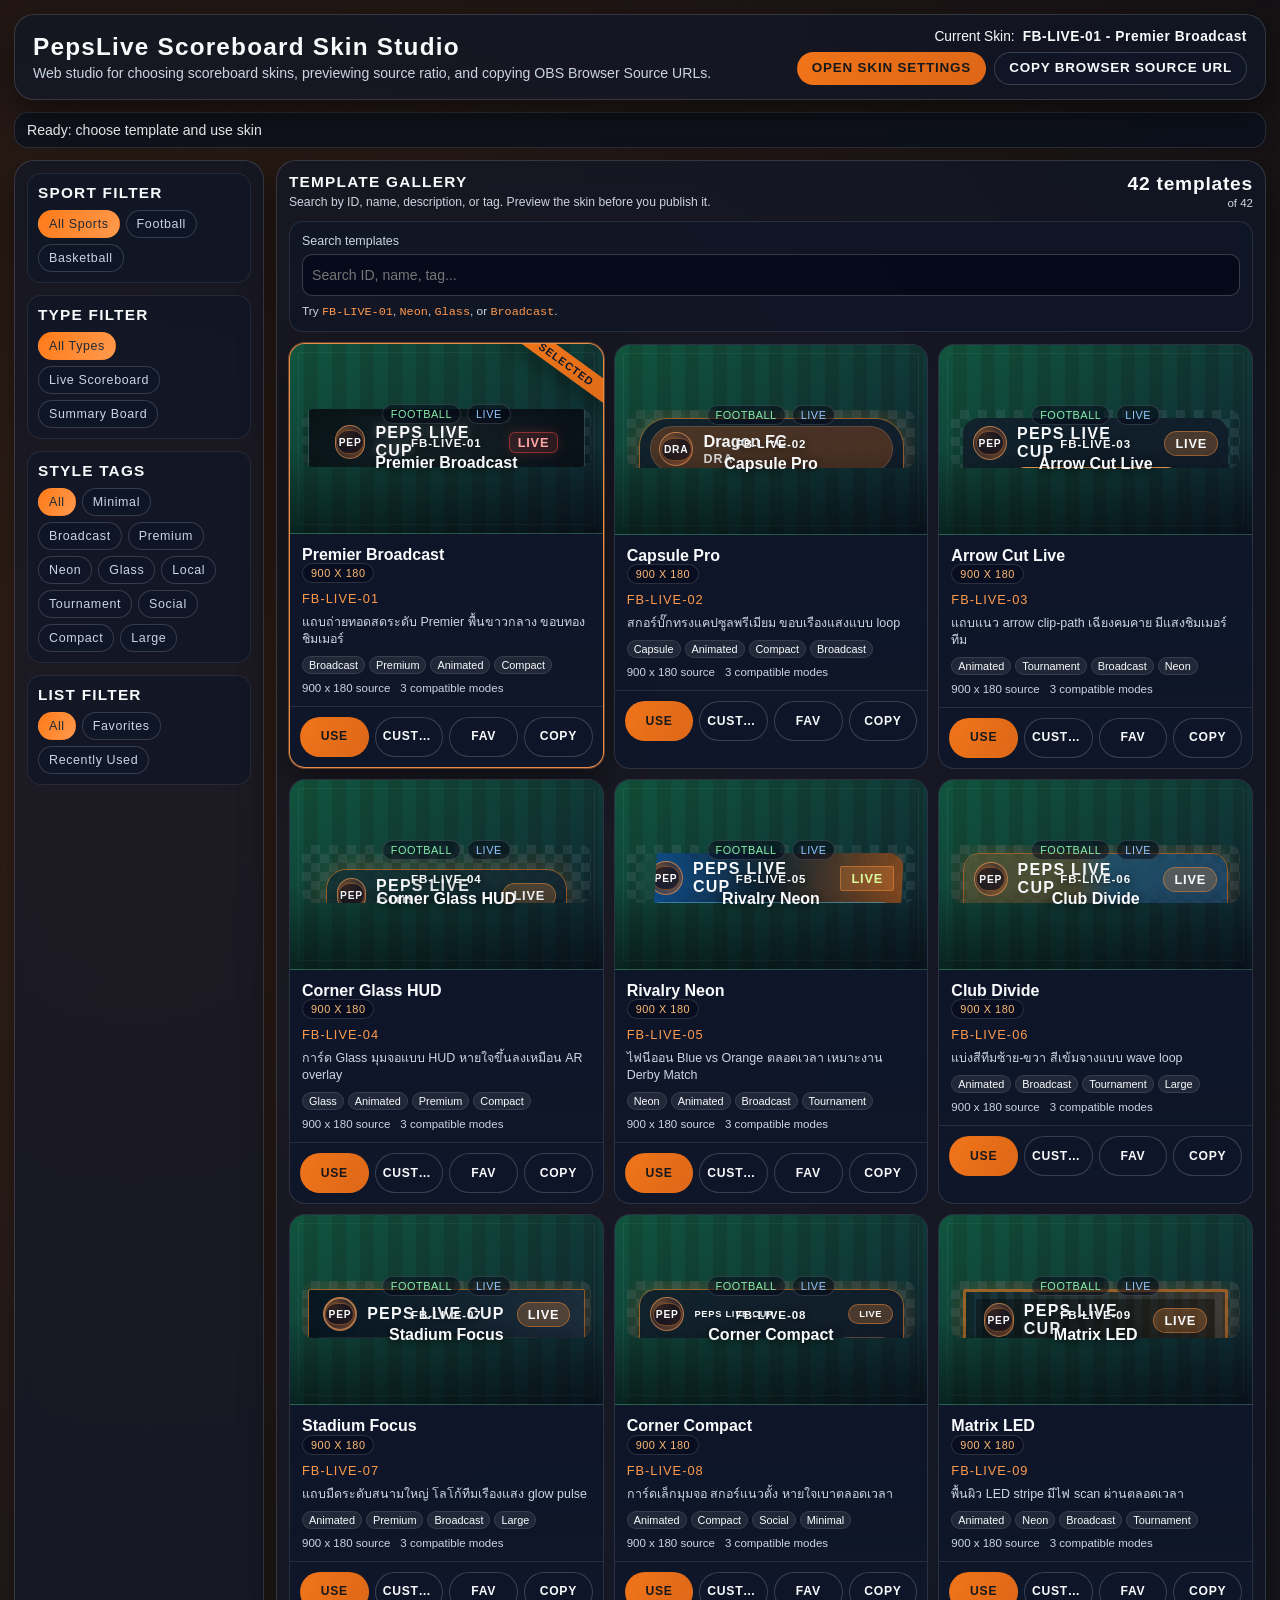
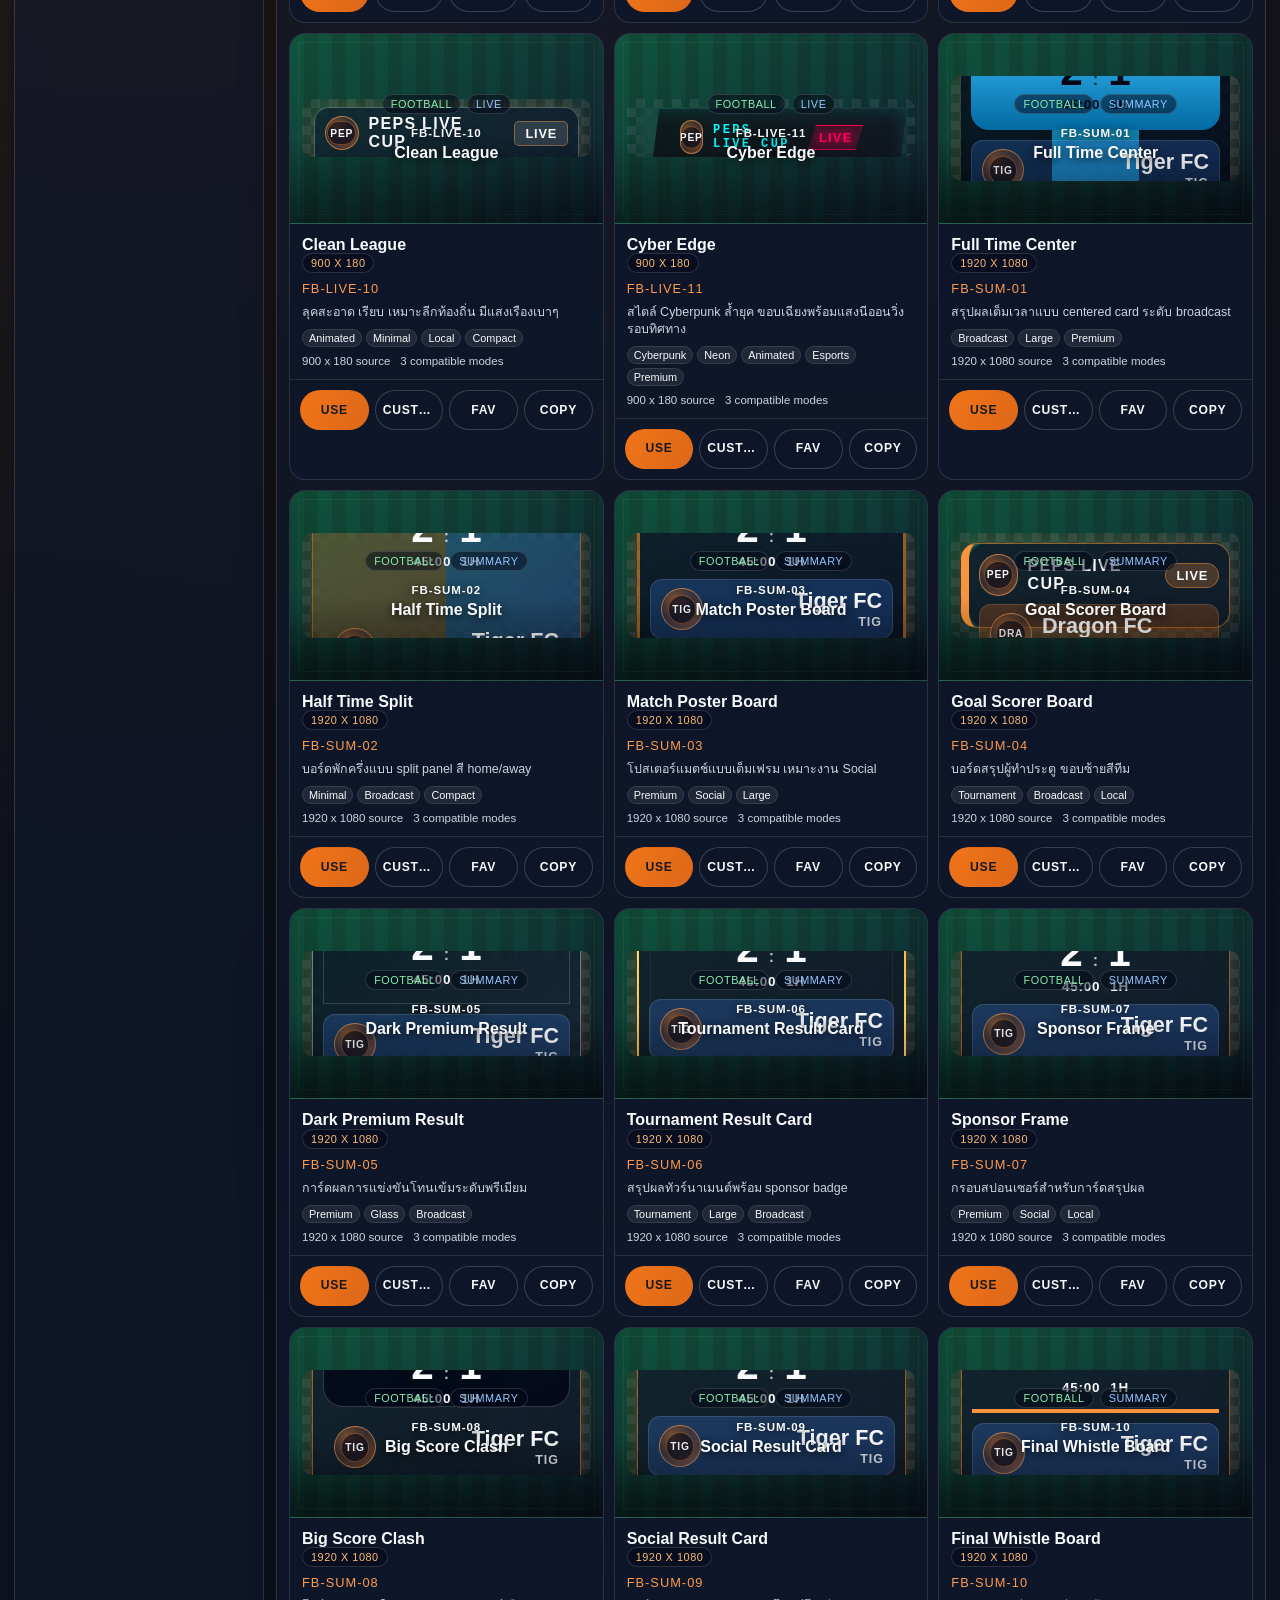
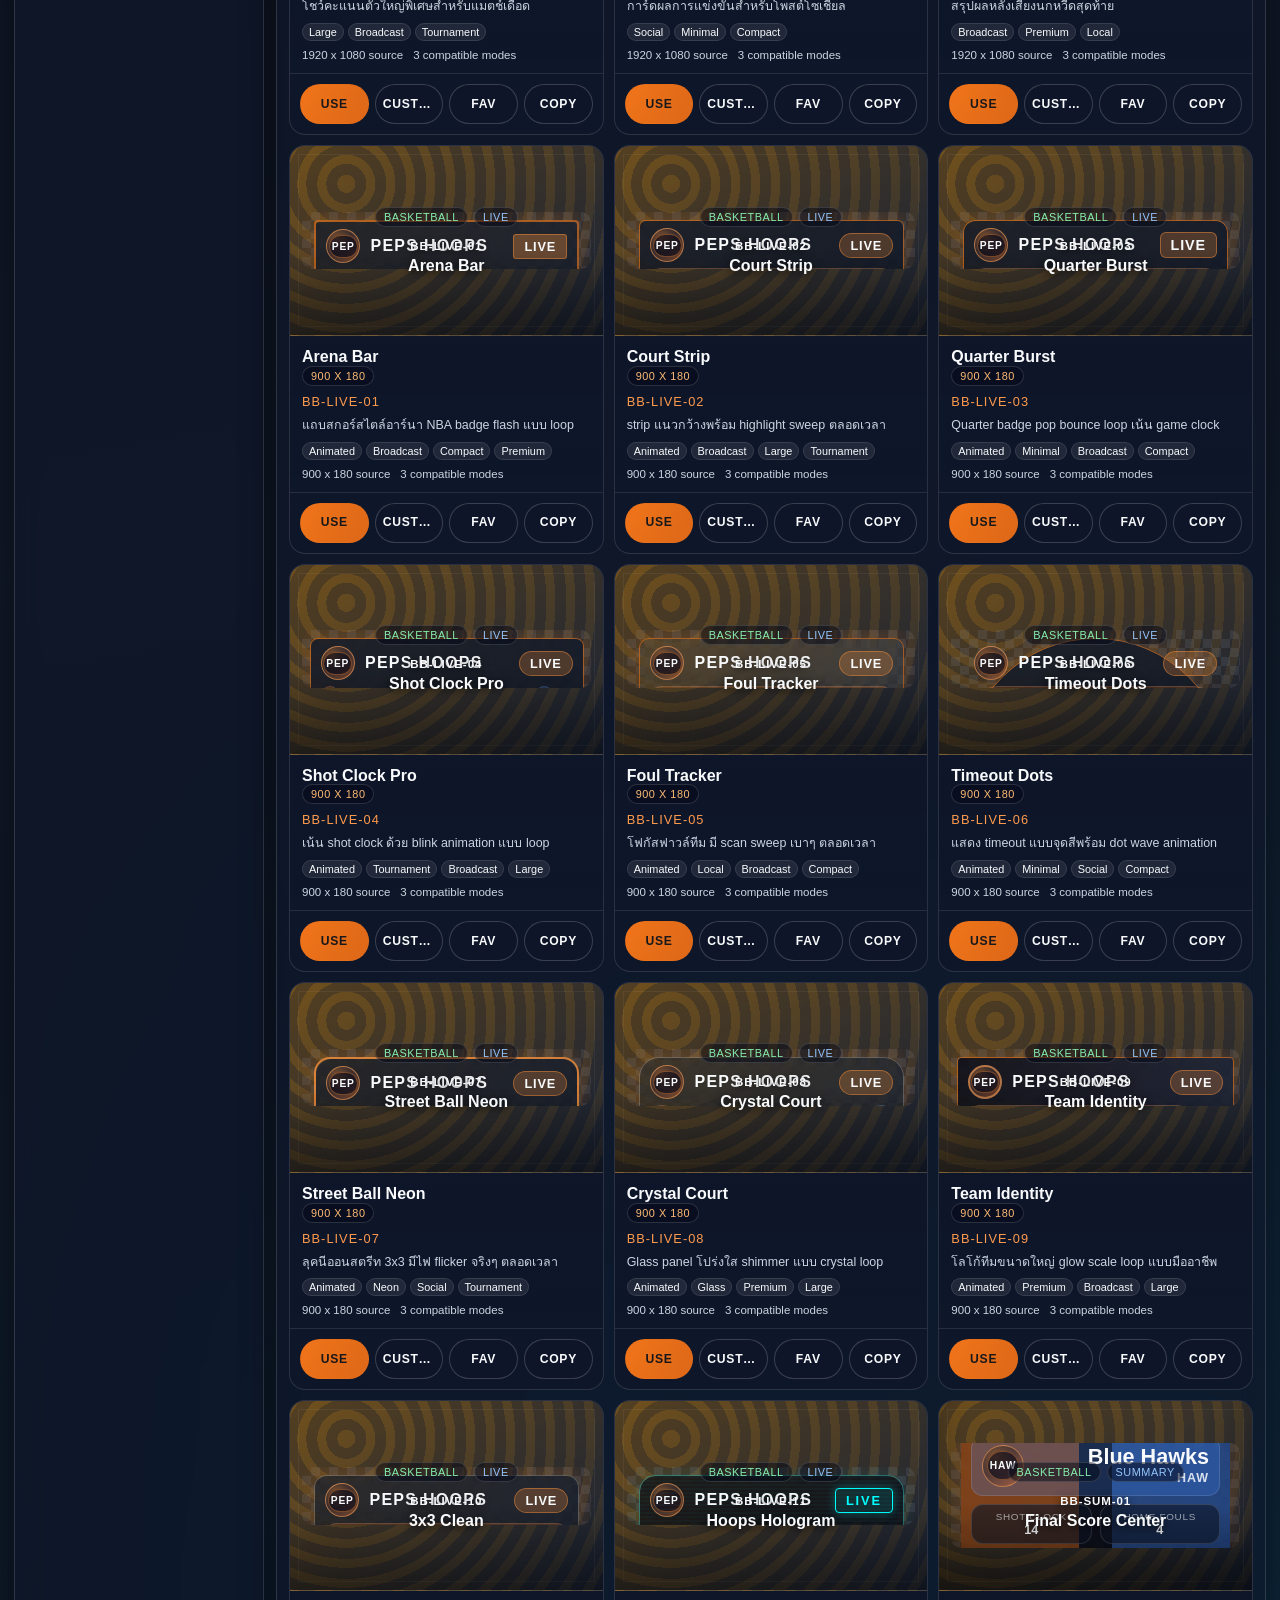
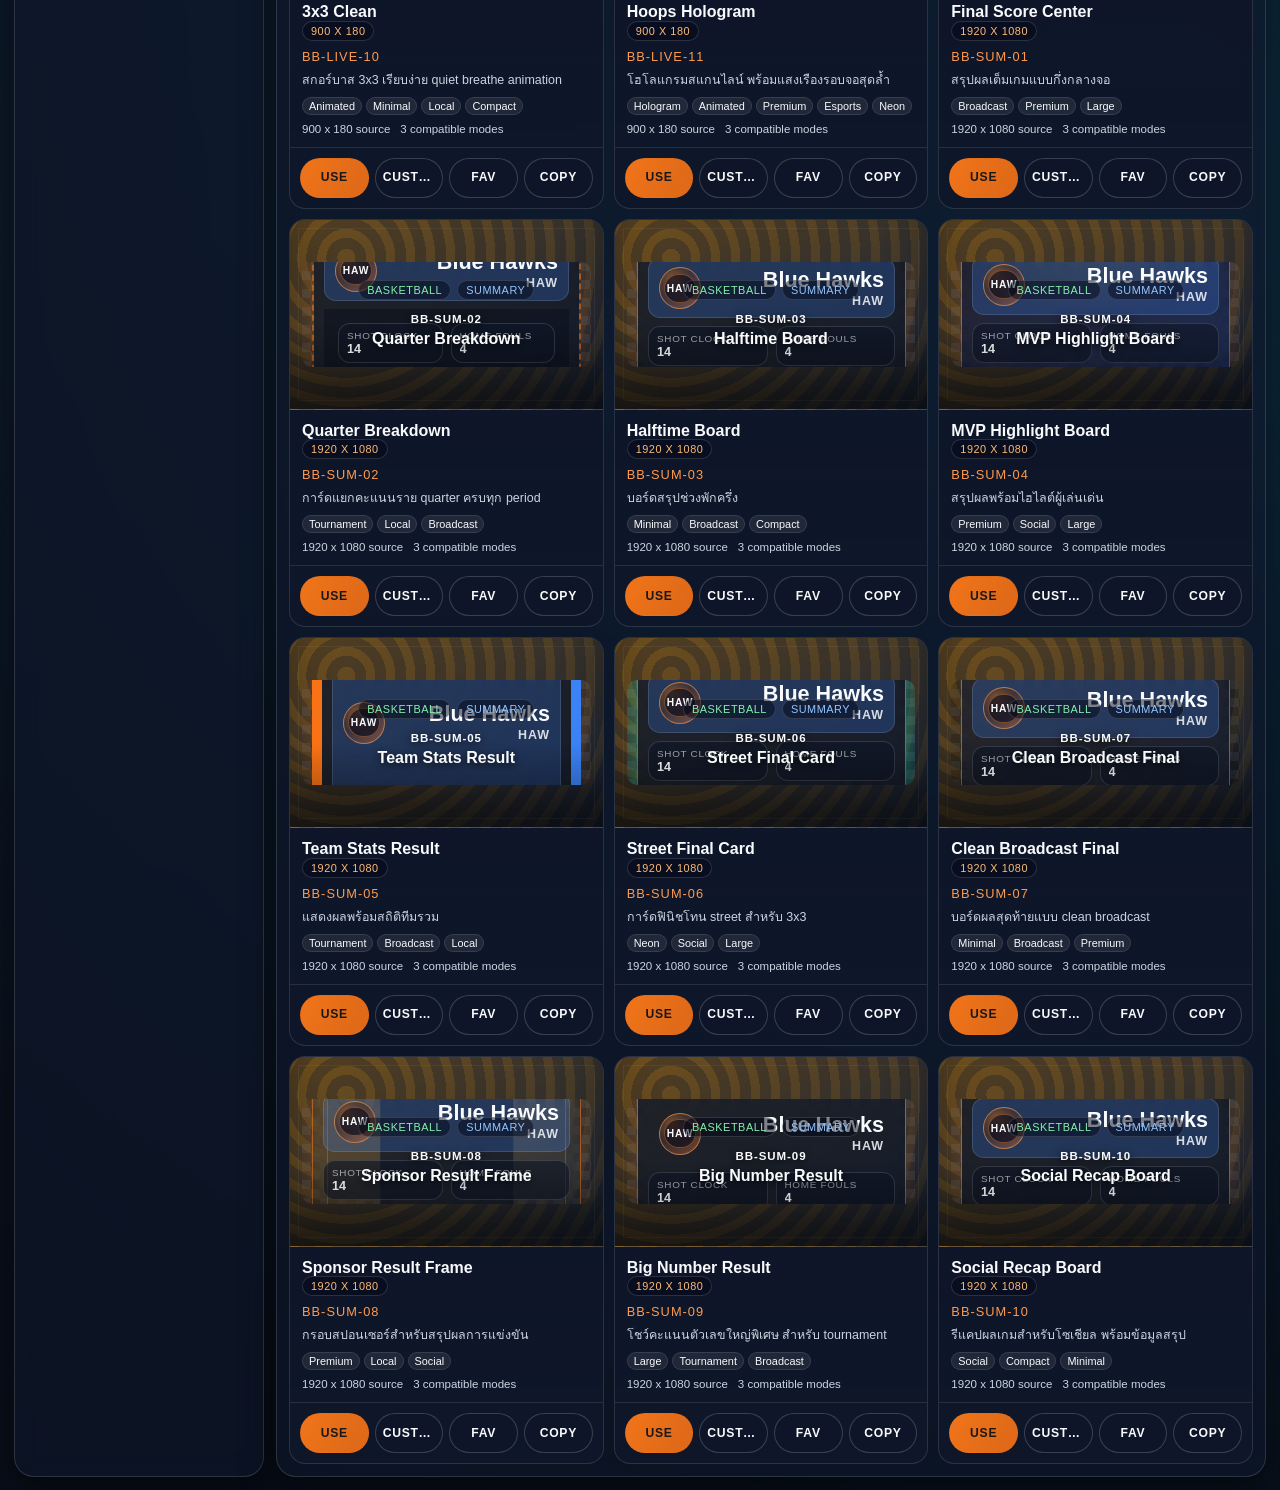
==== commit 3f3ba822: "Phase 4.6: stabilize skin URLs and Dock V1 handoff" ====
--- a/dock.html
+++ b/dock.html
@@ -170,13 +170,13 @@
                       <option value="blank">Blank Plates</option>
                     </select>
                   </label>
-                  <!-- Phase 5.0: Team Name Alignment -->
                   <label class="slot-toggle text-mode-toggle">
-                    <span>ชื่อทีม (Alignment)</span>
+                    <span>Team Name Alignment</span>
                     <div class="btn-group compact" id="teamNameAlignGroup" role="group" aria-label="Team name alignment">
-                      <button type="button" class="btn-group-item is-active" data-value="outer" title="ชิดกรอบนอก: Home←  →Away">ชิดนอก</button>
-                      <button type="button" class="btn-group-item" data-value="inner" title="ชิดกรอบใน: Home→  ←Away">ชิดใน</button>
-                      <button type="button" class="btn-group-item" data-value="center" title="กึ่งกลาง">กึ่งกลาง</button>
+                      <button type="button" class="btn-group-item" data-value="same-left" title="Both team names align left">Left / Left</button>
+                      <button type="button" class="btn-group-item" data-value="same-right" title="Both team names align right">Right / Right</button>
+                      <button type="button" class="btn-group-item is-active" data-value="outer" title="Home name left, away name right">Outer L / R</button>
+                      <button type="button" class="btn-group-item" data-value="inner" title="Home name right, away name left">Inner R / L</button>
                     </div>
                   </label>
                 </div>
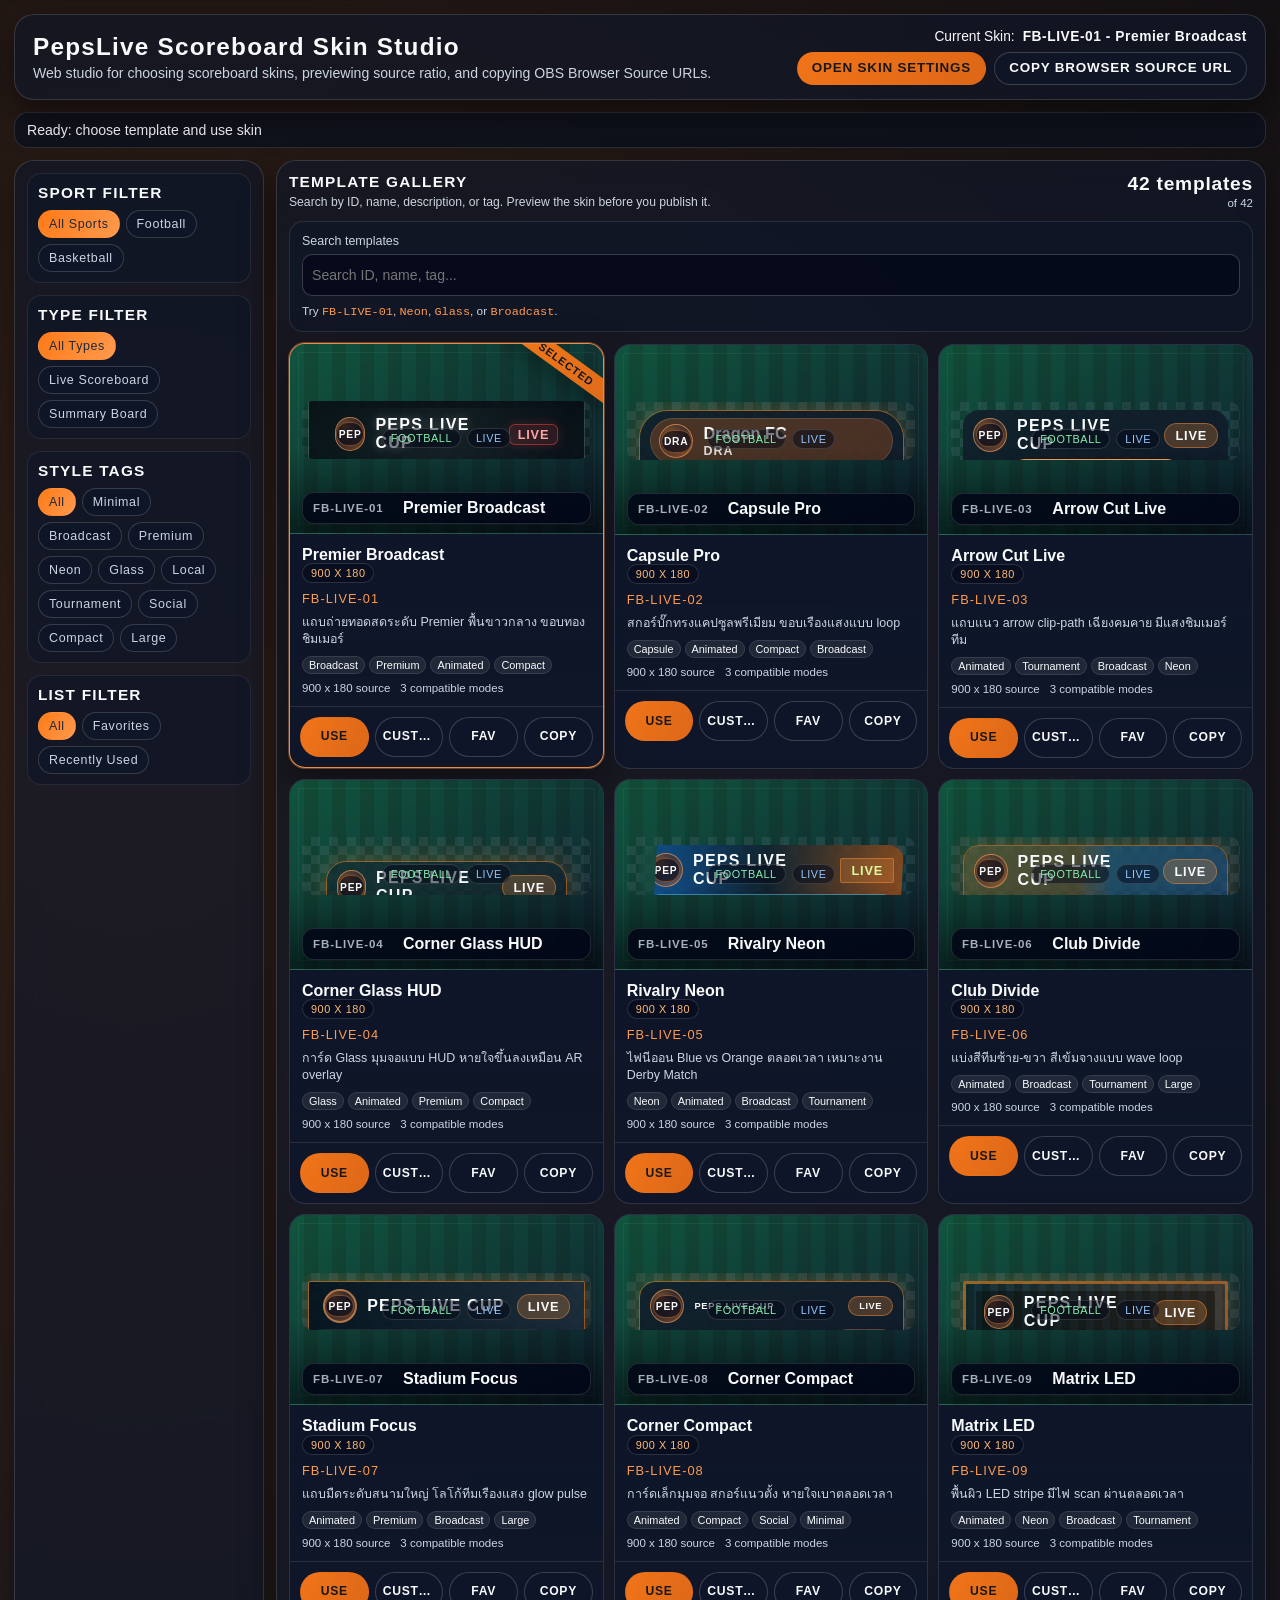
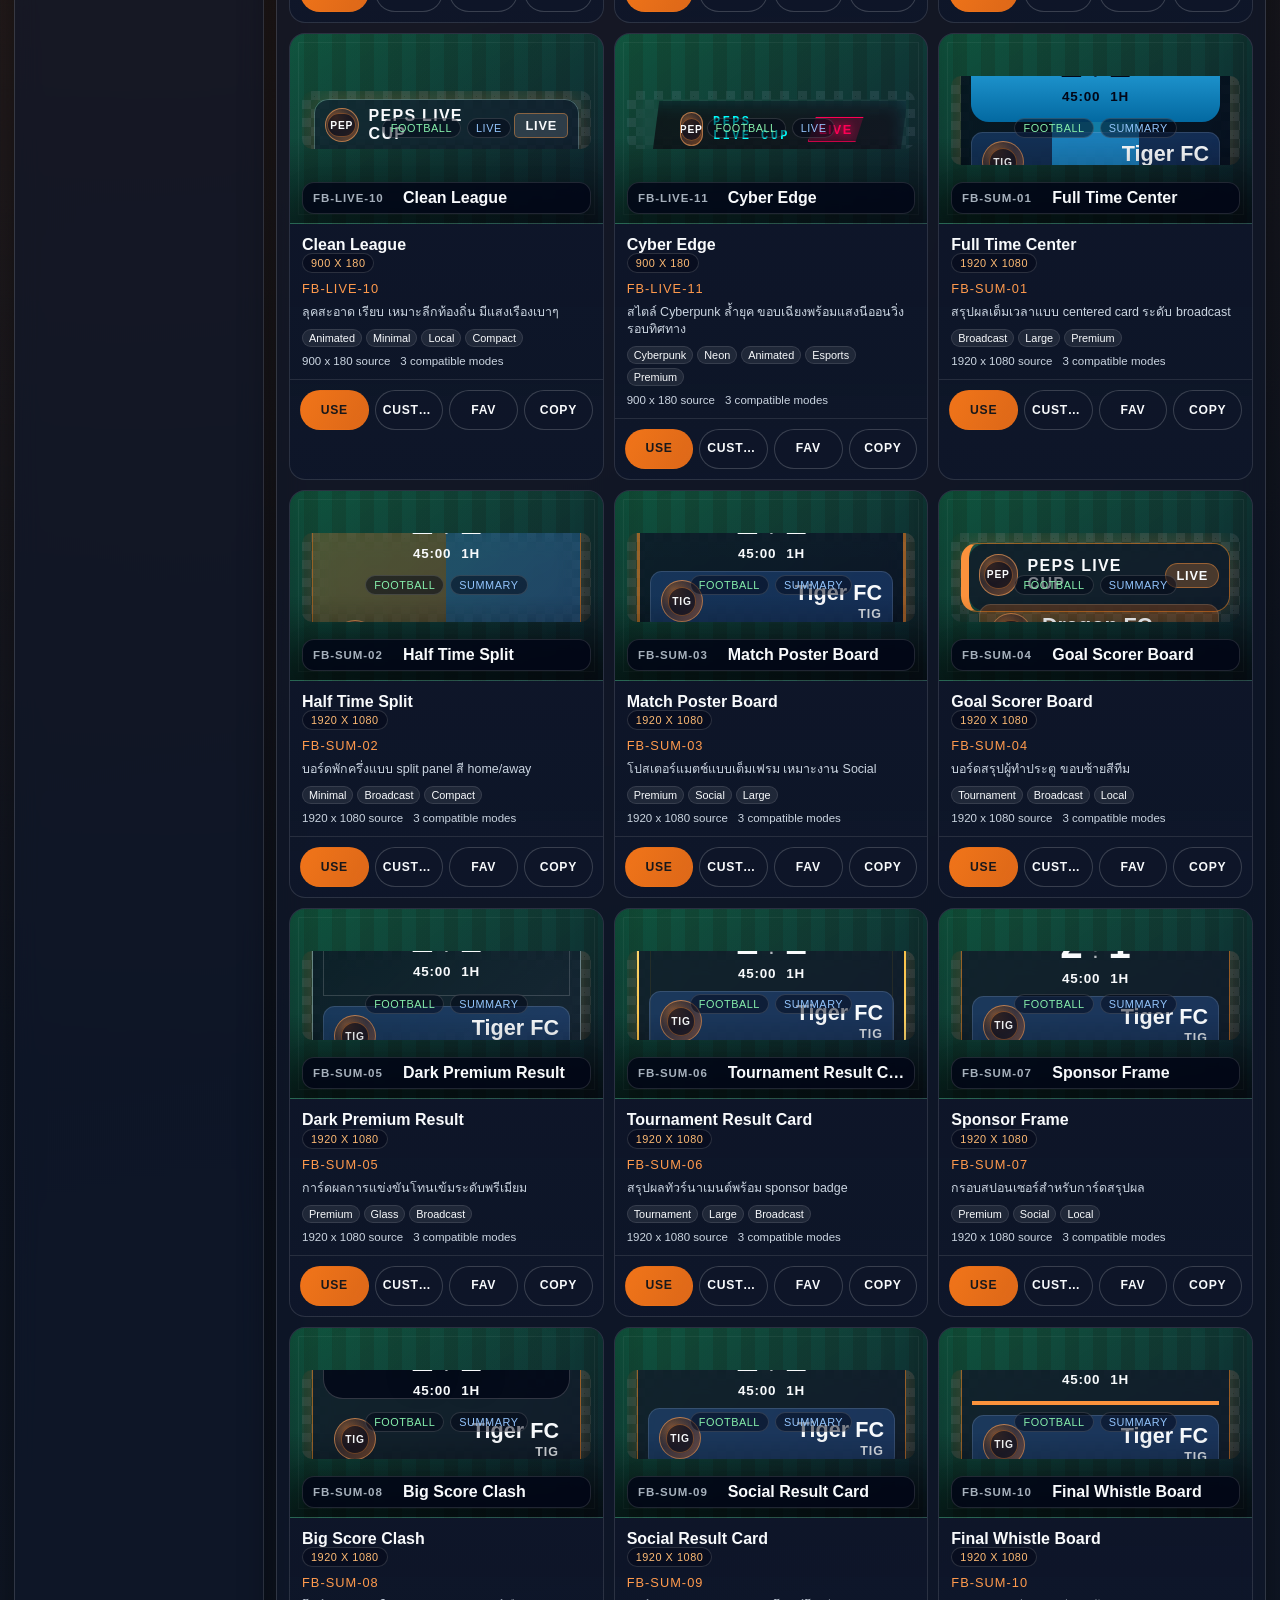
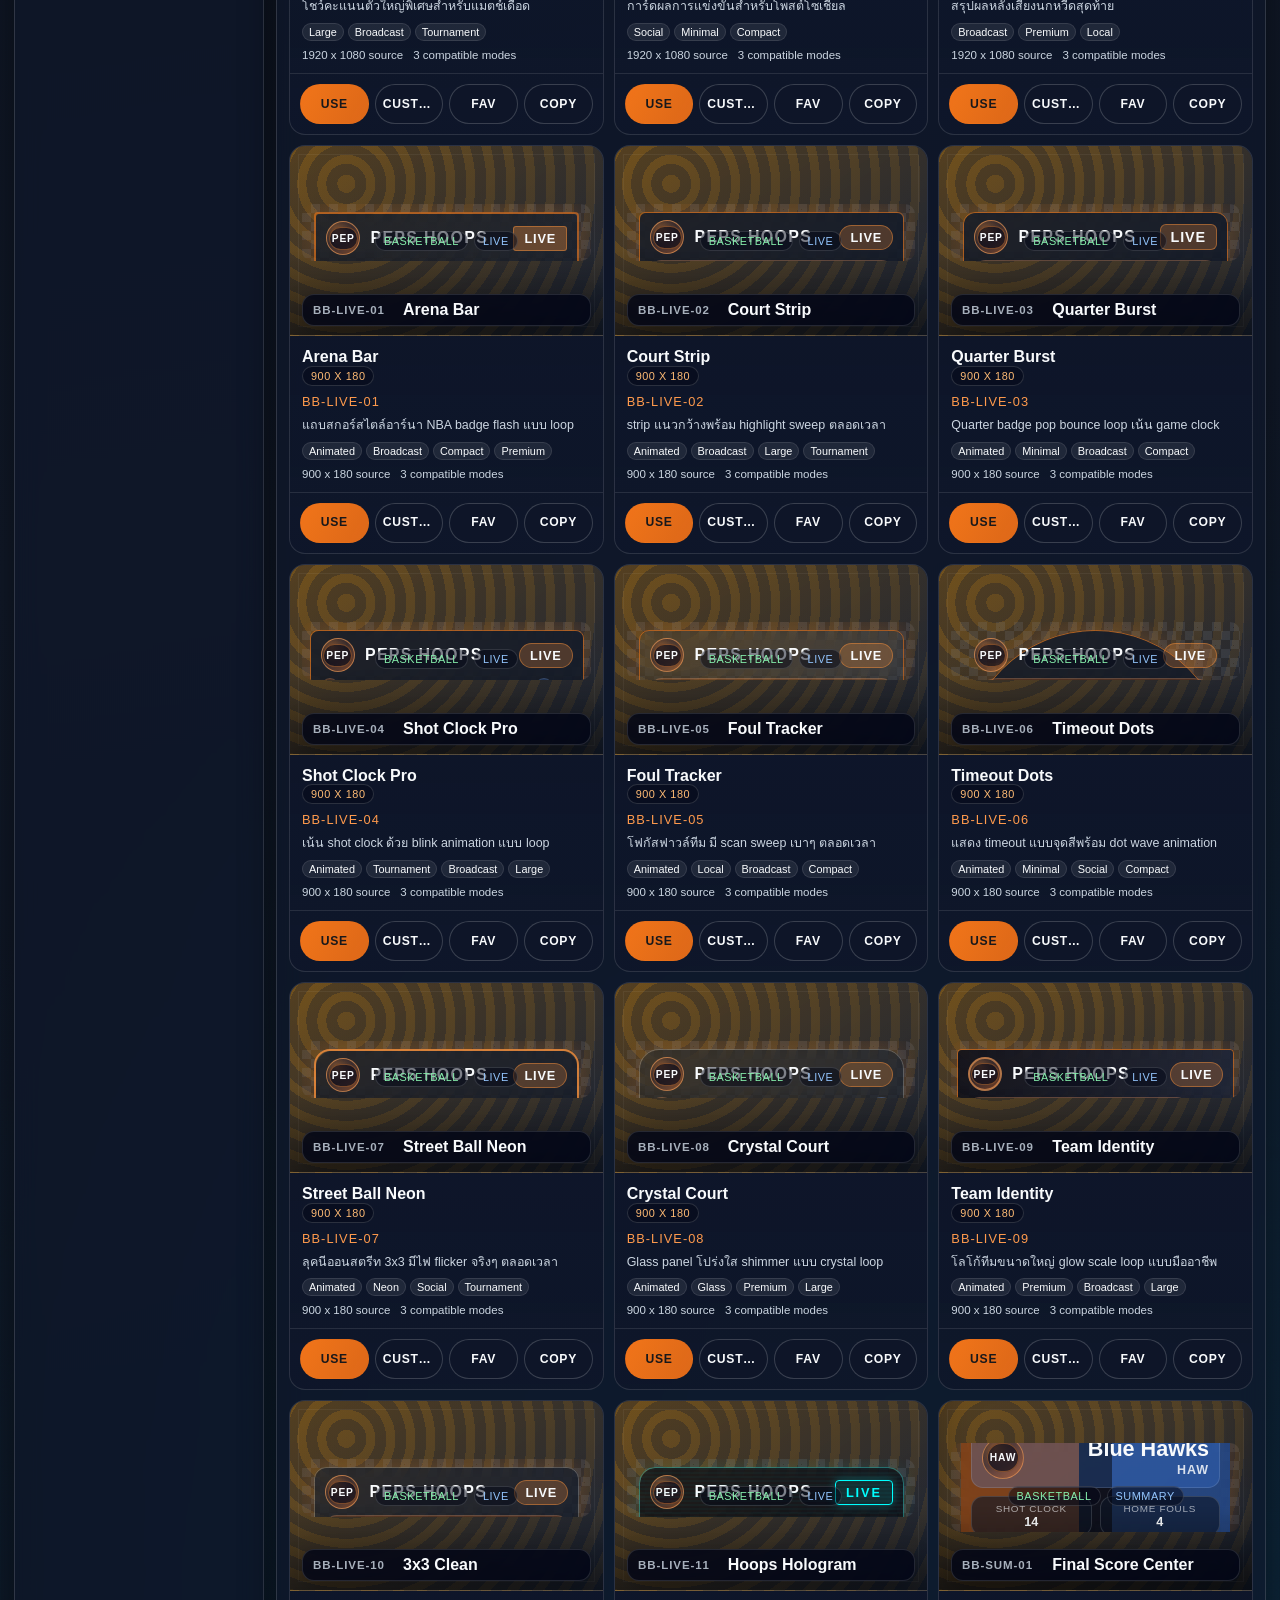
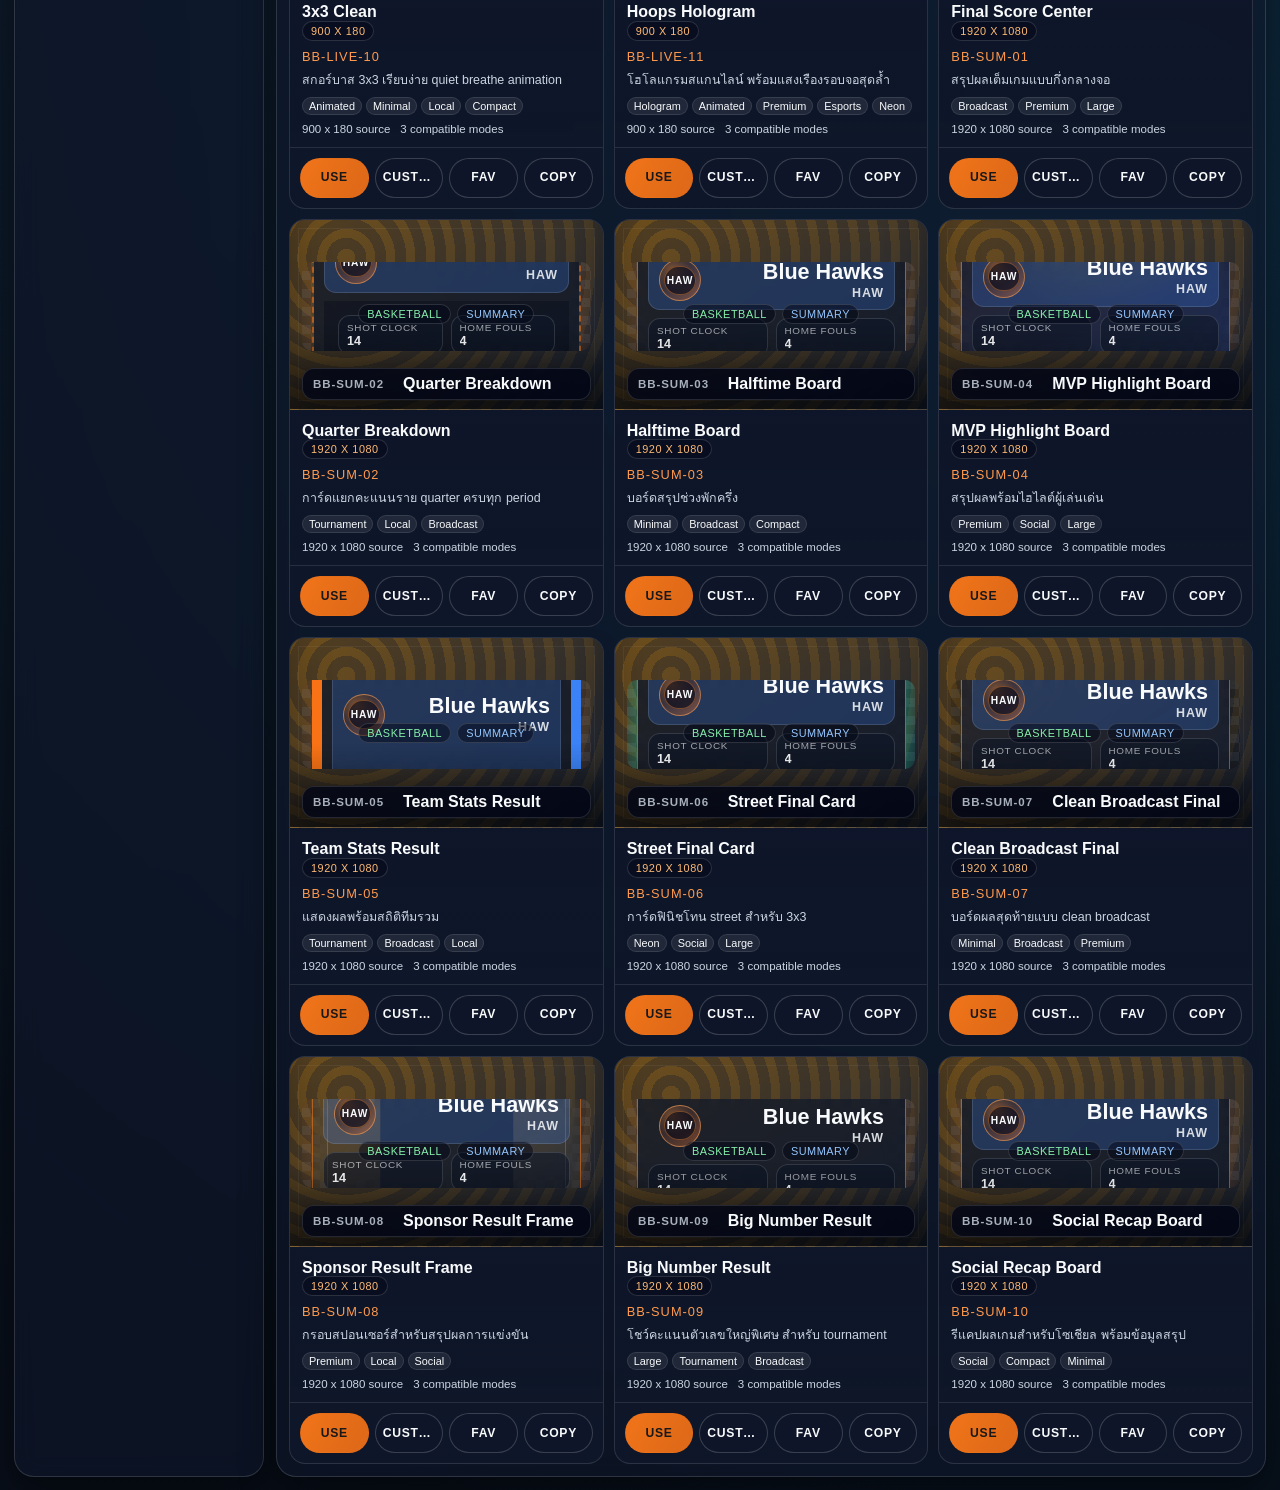
==== commit 60b09fe3: "Stabilize live relay sources and add PNG export" ====
--- a/dock.html
+++ b/dock.html
@@ -103,6 +103,7 @@
               <div class="inline-row preview-actions">
                 <button type="button" class="capsule-btn primary" id="previewCopyProductionBtn" data-copy-feedback="true">Copy Browser Source URL</button>
                 <button type="button" class="capsule-btn" id="previewCopyDebugBtn" data-copy-feedback="true">Copy Debug URL</button>
+                <button type="button" class="capsule-btn" id="previewExportPngBtn">Export PNG</button>
                 <button type="button" class="capsule-btn web-hidden" id="previewAddSourceBtn">Add Source</button>
               </div>
               <div id="previewStage" class="preview-stage bg-transparent-grid">
@@ -315,7 +316,7 @@
               <p class="tiny-note">Set a public JSON URL that returns a PepsLive state payload. Overlays with <code>?relay=</code> will poll it for live score updates — works across any origin or OBS storage profile.</p>
               <div class="inline-grid obs-preset-grid">
                 <label><span>Relay JSON URL</span><input id="relayUrlInput" type="url" class="text-input" placeholder="https://gist.githubusercontent.com/…/raw/state.json" /></label>
-                <label><span>Poll Interval (sec)</span><input id="relayIntervalInput" type="number" class="text-input" value="5" min="2" max="60" /></label>
+                <label><span>Poll Interval (sec)</span><input id="relayIntervalInput" type="number" class="text-input" value="1" min="1" max="60" /></label>
               </div>
               <div class="inline-row">
                 <button type="button" class="capsule-btn primary" id="copyRelayLiveUrlBtn" data-copy-feedback="true">Copy Relay Live URL</button>
--- a/styles/dock.css
+++ b/styles/dock.css
@@ -395,11 +395,11 @@
 
 .thumb-source-window {
   position: absolute;
-  inset: 42px 12px 42px;
+  inset: 42px 12px 58px;
   z-index: 0;
   width: calc(100% - 24px);
   aspect-ratio: var(--source-aspect-ratio, 5 / 1);
-  max-height: calc(100% - 84px);
+  max-height: calc(100% - 100px);
   align-self: center;
   justify-self: center;
   border-radius: 10px;
@@ -1140,18 +1140,38 @@
   font-size: 0.72rem;
   letter-spacing: 0.08em;
   font-weight: 700;
-  z-index: 2;
-  align-self: end;
-  margin: auto 8px 0;
-  text-shadow: 0 2px 8px rgba(0, 0, 0, 0.88);
+  color: rgba(203, 213, 225, 0.82);
+  white-space: nowrap;
+  overflow: hidden;
+  text-overflow: ellipsis;
 }
 
 .thumb-name {
   font-size: 1rem;
   font-weight: 800;
+  color: #f8fafc;
+  line-height: 1;
+  white-space: nowrap;
+  overflow: hidden;
+  text-overflow: ellipsis;
+}
+
+.thumb-caption {
+  position: absolute;
+  left: 12px;
+  right: 12px;
+  bottom: 9px;
   z-index: 2;
-  margin: 0 8px 8px;
-  text-shadow: 0 2px 8px rgba(0, 0, 0, 0.88);
+  display: grid;
+  grid-template-columns: minmax(82px, auto) minmax(0, 1fr);
+  gap: 8px;
+  align-items: center;
+  padding: 7px 10px;
+  border: 1px solid rgba(255, 255, 255, 0.12);
+  border-radius: 12px;
+  background: rgba(2, 6, 23, 0.82);
+  backdrop-filter: blur(10px);
+  box-shadow: 0 10px 24px rgba(0, 0, 0, 0.28);
 }
 
 .template-meta {
@@ -2058,3 +2078,95 @@
   border: 1px solid rgba(0, 255, 255, 0.3);
   box-shadow: 0 0 8px rgba(0, 255, 255, 0.2);
 }
+
+/* Embedded mode used inside PepsLive Dock V1 Skin popup. */
+html.skin-studio-embed,
+body.skin-studio-embed {
+  min-height: 100%;
+  background:
+    radial-gradient(circle at 15% 0%, rgba(255, 122, 24, 0.15), transparent 28%),
+    linear-gradient(180deg, #07101a 0%, #030711 100%);
+}
+
+body.skin-studio-embed {
+  overflow: auto;
+  padding: 0;
+}
+
+.skin-studio-embed .dock-header {
+  display: none;
+}
+
+.skin-studio-embed .dock-app {
+  min-height: 100vh;
+  padding: 10px;
+}
+
+.skin-studio-embed .dock-layout {
+  min-height: calc(100vh - 20px);
+  grid-template-columns: minmax(230px, 300px) minmax(0, 1fr);
+  gap: 10px;
+}
+
+.skin-studio-embed .right-panel {
+  max-height: calc(100vh - 20px);
+  overflow: auto;
+  padding-right: 4px;
+}
+
+.skin-studio-embed .sidebar,
+.skin-studio-embed .main-panel,
+.skin-studio-embed .right-panel {
+  border-radius: 18px;
+}
+
+.skin-studio-embed .source-manager,
+.skin-studio-embed .data-bridge-card,
+.skin-studio-embed .integration-card {
+  display: none;
+}
+
+.skin-studio-embed .settings-modal {
+  width: 100vw;
+  height: 100vh;
+  max-height: 100vh;
+}
+
+.skin-studio-embed .settings-modal-shell {
+  border-radius: 16px;
+  overflow: hidden;
+}
+
+.skin-studio-embed .settings-modal-body {
+  overflow: auto;
+  padding-right: 6px;
+  align-items: start;
+}
+
+.skin-studio-embed .settings-preview-column,
+.skin-studio-embed .settings-controls-column {
+  overflow: visible;
+}
+
+.skin-studio-embed .settings-controls-column {
+  padding-bottom: 28px;
+}
+
+.skin-studio-embed .preview-panel {
+  position: relative;
+}
+
+@media (max-width: 900px) {
+  .skin-studio-embed .dock-layout {
+    grid-template-columns: 1fr;
+    overflow: auto;
+  }
+
+  body.skin-studio-embed {
+    overflow: auto;
+  }
+
+  .skin-studio-embed .right-panel {
+    max-height: none;
+  }
+}
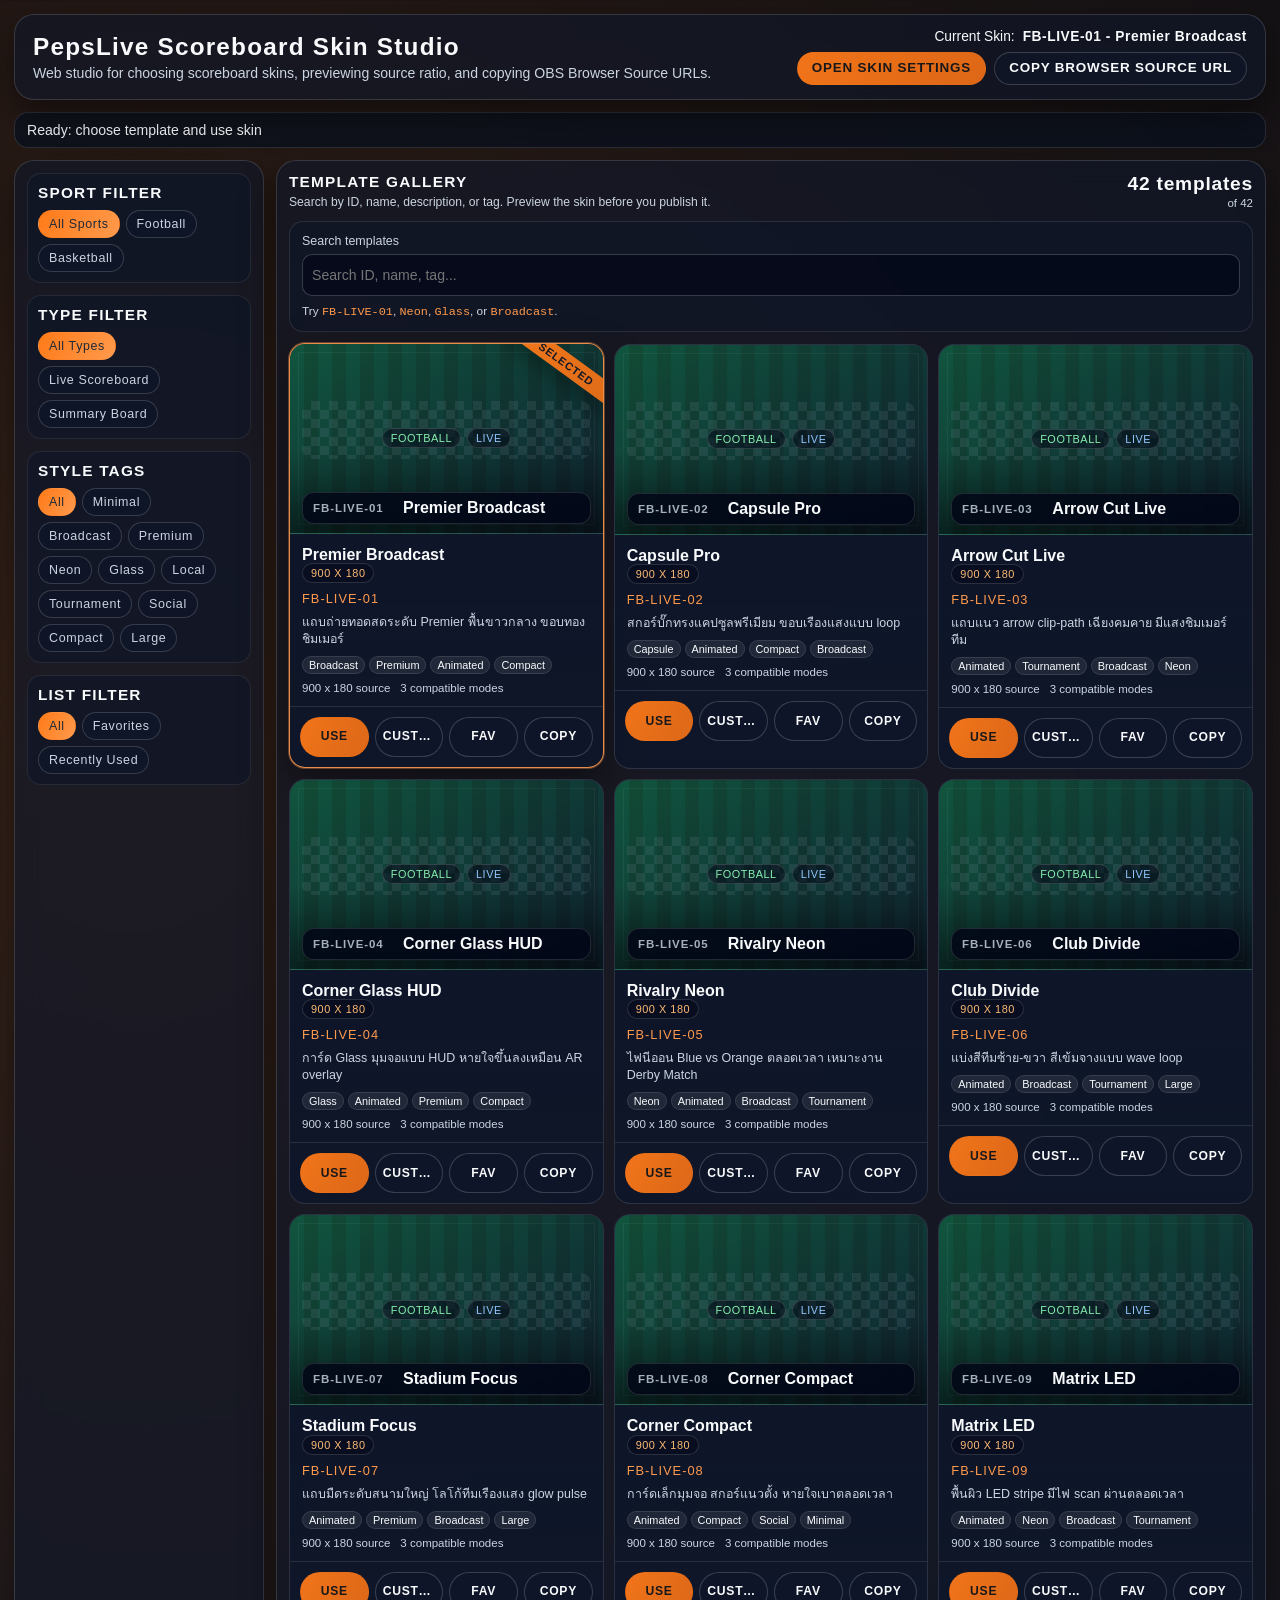
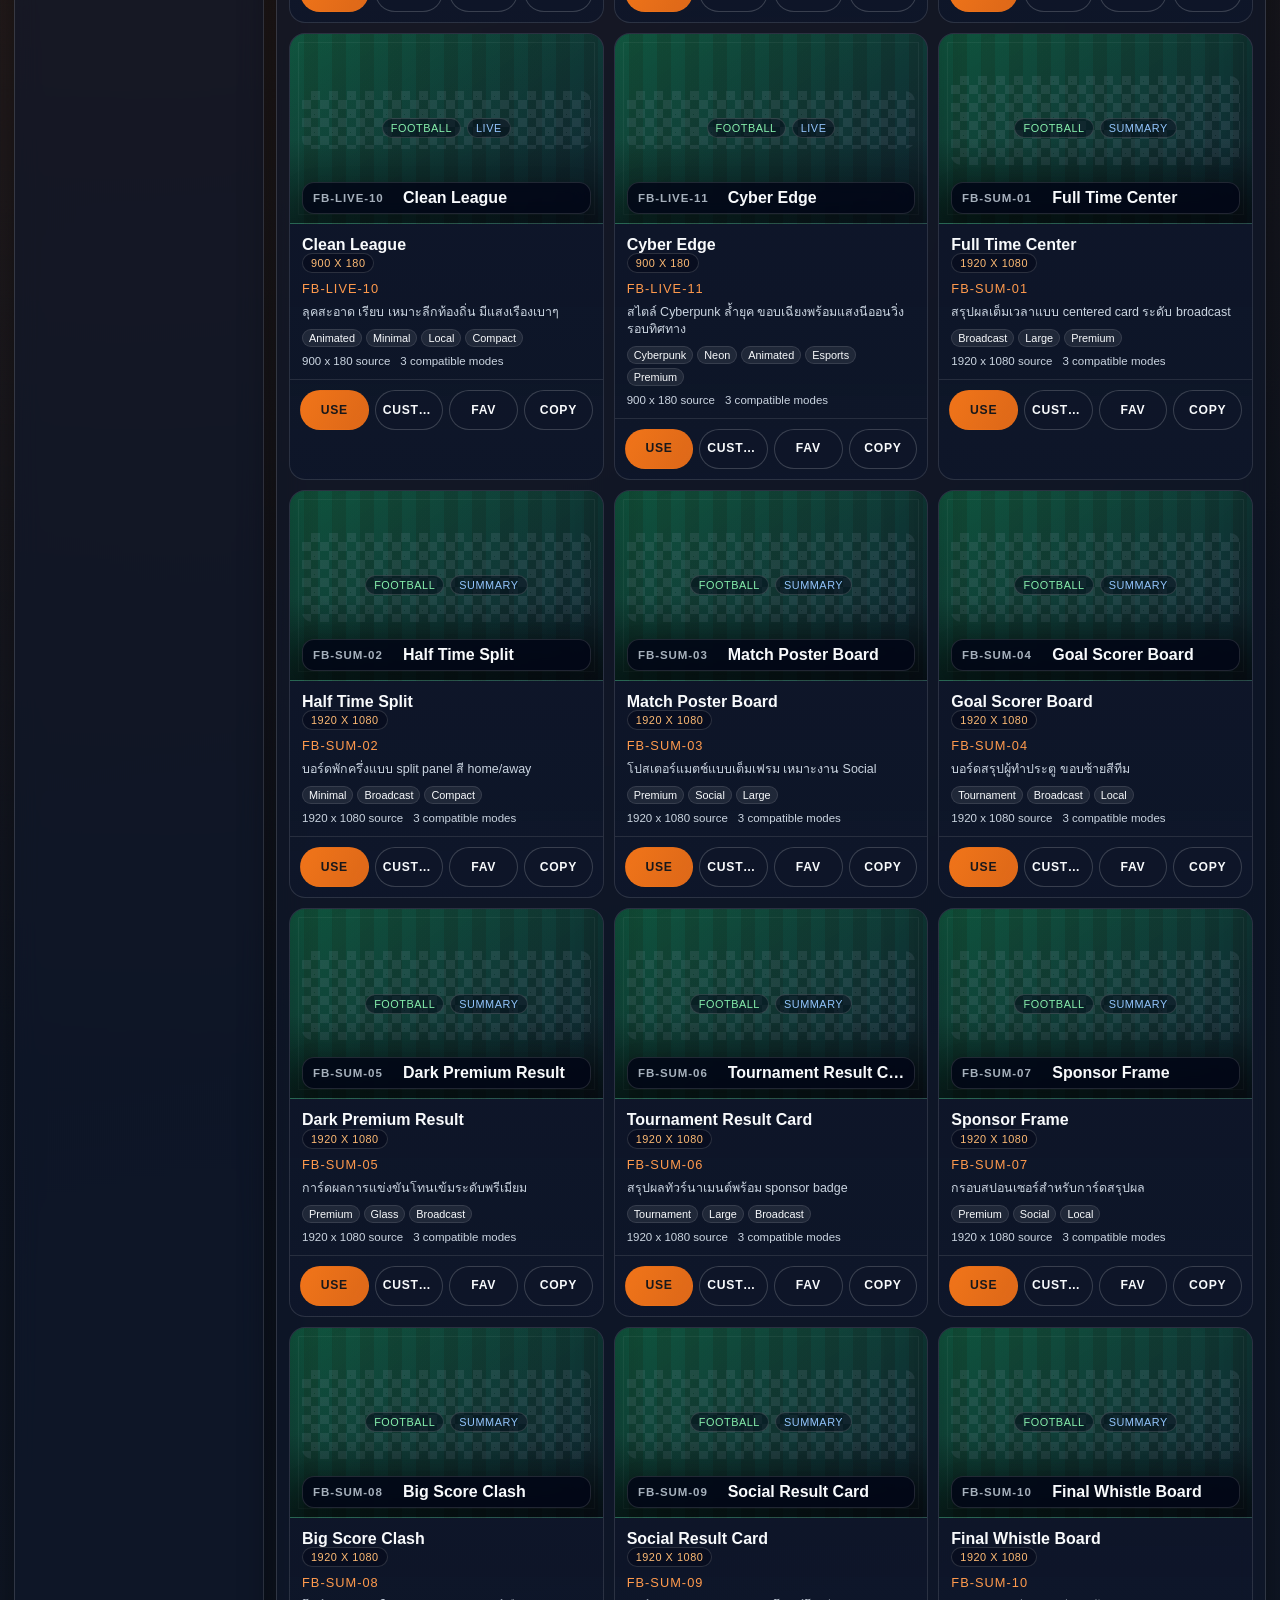
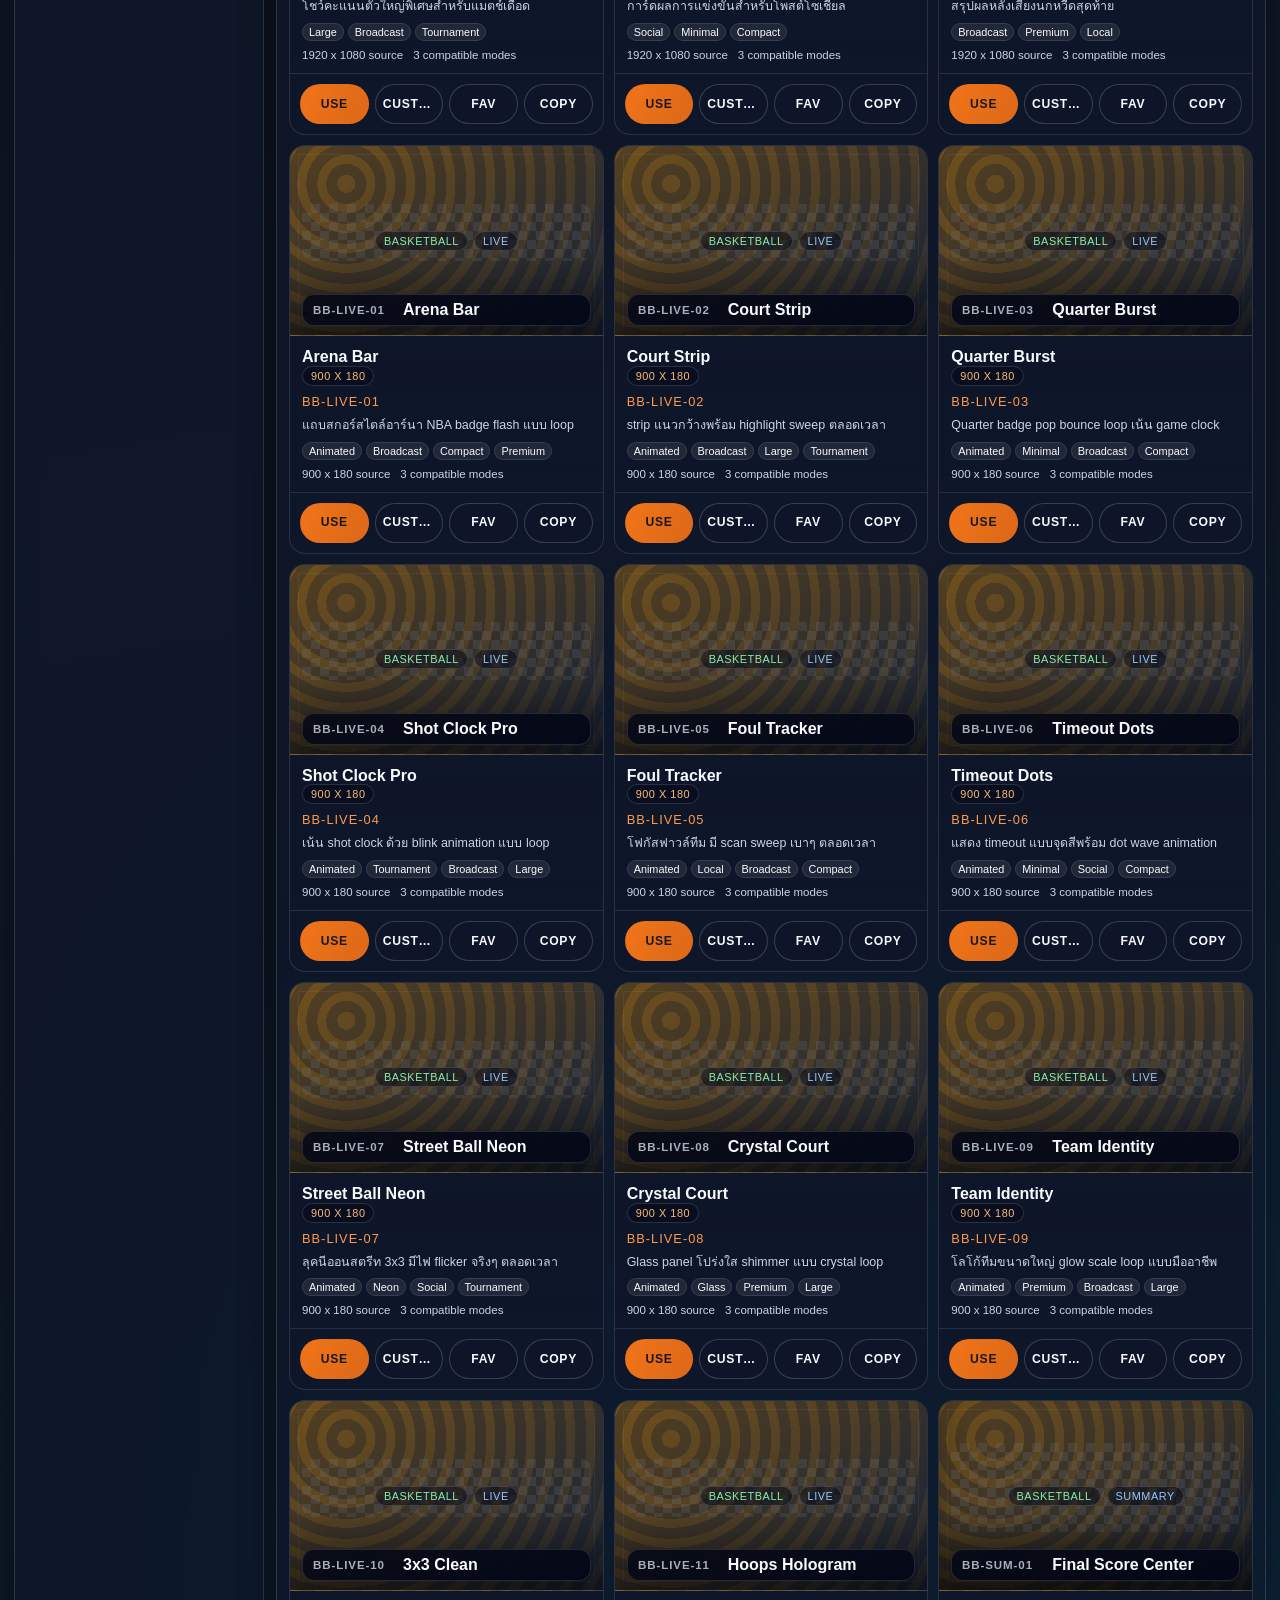
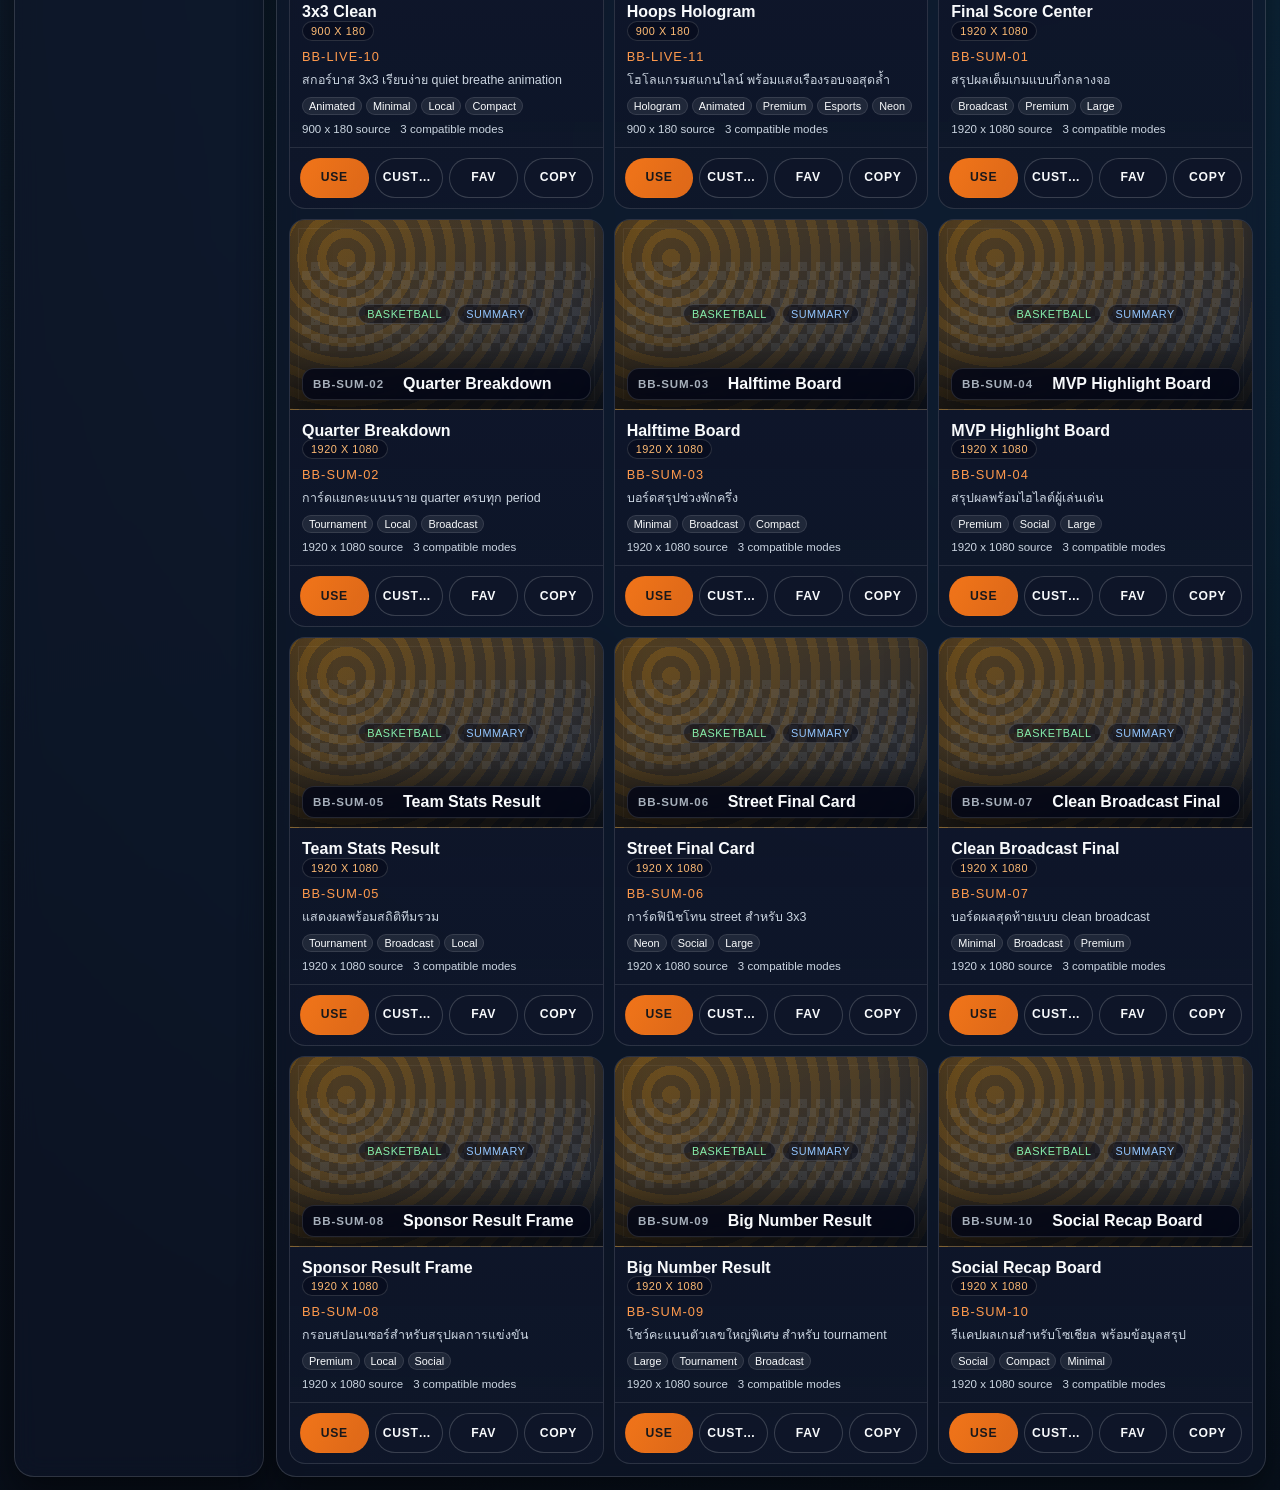
==== commit 25ad1f1b: "Fix Skin Studio embedded settings stability" ====
--- a/dock.html
+++ b/dock.html
@@ -180,6 +180,18 @@
                       <button type="button" class="btn-group-item" data-value="inner" title="Home name right, away name left">Inner R / L</button>
                     </div>
                   </label>
+                  <label class="slot-toggle layout-control"><span>Event Text</span><input type="range" data-display-option="eventNameFontSize" min="8" max="64" step="1" /></label>
+                  <label class="slot-toggle layout-control"><span>Team Name</span><input type="range" data-display-option="teamNameFontSize" min="10" max="96" step="1" /></label>
+                  <label class="slot-toggle layout-control"><span>Short Name</span><input type="range" data-display-option="teamShortNameFontSize" min="8" max="48" step="1" /></label>
+                  <label class="slot-toggle layout-control"><span>Score Size</span><input type="range" data-display-option="scoreFontSize" min="16" max="160" step="1" /></label>
+                  <label class="slot-toggle layout-control"><span>Clock Size</span><input type="range" data-display-option="clockFontSize" min="8" max="48" step="1" /></label>
+                  <label class="slot-toggle layout-control"><span>Period Size</span><input type="range" data-display-option="periodFontSize" min="8" max="48" step="1" /></label>
+                  <label class="slot-toggle layout-control"><span>Status Size</span><input type="range" data-display-option="statusFontSize" min="8" max="48" step="1" /></label>
+                  <label class="slot-toggle layout-control"><span>Extra Text</span><input type="range" data-display-option="extraFontSize" min="8" max="42" step="1" /></label>
+                  <label class="slot-toggle layout-control"><span>Board Width %</span><input type="range" data-display-option="boardWidthPercent" min="30" max="100" step="1" /></label>
+                  <label class="slot-toggle layout-control"><span>Board Height</span><input type="range" data-display-option="boardMinHeight" min="0" max="1080" step="4" /></label>
+                  <label class="slot-toggle layout-control"><span>Score Box Width</span><input type="range" data-display-option="scoreBoxWidth" min="80" max="720" step="4" /></label>
+                  <label class="slot-toggle layout-control"><span>Team Box Height</span><input type="range" data-display-option="teamBoxMinHeight" min="0" max="360" step="4" /></label>
                 </div>
               </div>
               <label class="contract-report-label">
@@ -334,7 +346,7 @@
               <div class="tiny-note" id="obsManualGuideText">If OBS WebSocket is unavailable, copy the Production URL above into OBS Browser Source and use the selected preset size.</div>
             </section>
 
-            <section class="panel-block">
+            <section class="panel-block integration-card">
               <h2>PepsLive Dock Integration</h2>
               <p class="tiny-note">Monitor/debug only. Match control stays in the original PepsLive Dock UI.</p>
               <label>
@@ -352,7 +364,7 @@
               <label><span>Current Match Preview</span><textarea id="integrationCurrentMatchPreviewArea" class="json-area small" readonly></textarea></label>
             </section>
 
-            <section class="panel-block">
+            <section class="panel-block data-bridge-card">
               <h2>Data Bridge</h2>
               <p class="tiny-note">Data ingest/debug only. No score or timer controls are included here.</p>
               <div class="status-chip" id="bridgeStatusText" data-state="ok">initializing...</div>
@@ -378,11 +390,14 @@
               <ul id="moduleRoadmapList" class="mini-list"></ul>
             </section>
 
-            <section class="panel-block">
-              <h2>Import / Export Skin JSON</h2>
-              <div class="inline-row">
-                <button type="button" class="capsule-btn" id="exportJsonBtn">Export Current Skin JSON</button>
-                <button type="button" class="capsule-btn" id="importJsonBtn">Import Skin JSON</button>
+            <section class="panel-block skin-json-card">
+              <h2>Skin Settings File</h2>
+              <p class="tiny-note">Export this file on the full web page, then import it here in Dock V1 to keep the same skin setup on another machine.</p>
+              <input id="skinJsonFileInput" type="file" accept=".json,application/json" hidden />
+              <div class="inline-row">
+                <button type="button" class="capsule-btn" id="exportJsonBtn">Export Settings File</button>
+                <button type="button" class="capsule-btn" id="loadSkinJsonFileBtn">Open Settings File</button>
+                <button type="button" class="capsule-btn" id="importJsonBtn">Import From Text</button>
               </div>
               <div class="inline-row">
                 <button type="button" class="capsule-btn" id="resetSkinBtn">Reset Skin</button>
--- a/styles/dock.css
+++ b/styles/dock.css
@@ -92,13 +92,14 @@
 .settings-modal-body {
   min-height: 0;
   display: grid;
-  grid-template-columns: minmax(480px, 1.25fr) minmax(360px, 0.75fr);
+  grid-template-columns: minmax(260px, 1fr) minmax(0, 3fr);
   gap: 12px;
+  overflow: hidden;
 }
 
 .settings-preview-column {
   min-width: 0;
-  overflow: hidden;
+  overflow: visible;
 }
 
 .settings-controls-column {
@@ -1418,6 +1419,16 @@
   accent-color: var(--accent);
 }
 
+.slot-toggle.layout-control {
+  border-radius: 14px;
+  display: grid;
+  grid-template-columns: minmax(90px, 0.9fr) minmax(110px, 1.1fr);
+}
+
+.slot-toggle.layout-control input[type="range"] {
+  width: 100%;
+}
+
 .slot-toggle:has(input:checked) {
   color: var(--text-primary);
   border-color: rgba(255, 122, 24, 0.45);
@@ -2121,6 +2132,7 @@
 }
 
 .skin-studio-embed .source-manager,
+.skin-studio-embed .source-export-panel,
 .skin-studio-embed .data-bridge-card,
 .skin-studio-embed .integration-card {
   display: none;
@@ -2138,22 +2150,25 @@
 }
 
 .skin-studio-embed .settings-modal-body {
-  overflow: auto;
+  grid-template-columns: minmax(240px, 1fr) minmax(0, 3fr);
+  overflow: hidden;
   padding-right: 6px;
   align-items: start;
 }
 
-.skin-studio-embed .settings-preview-column,
+.skin-studio-embed .settings-preview-column {
+  overflow: visible;
+}
+
 .skin-studio-embed .settings-controls-column {
-  overflow: visible;
-}
-
-.skin-studio-embed .settings-controls-column {
+  overflow: auto;
+  max-height: calc(100vh - 116px);
   padding-bottom: 28px;
 }
 
 .skin-studio-embed .preview-panel {
-  position: relative;
+  position: sticky;
+  top: 0;
 }
 
 @media (max-width: 900px) {
--- a/styles/preview.css
+++ b/styles/preview.css
@@ -9,11 +9,11 @@
 }
 
 .preview-stage[data-source-type="live"] {
-  max-height: min(48vh, 360px);
+  max-height: min(32vh, 220px);
 }
 
 .preview-stage[data-source-type="summary"] {
-  max-height: min(58vh, 620px);
+  max-height: min(42vh, 360px);
 }
 
 .preview-stage iframe {
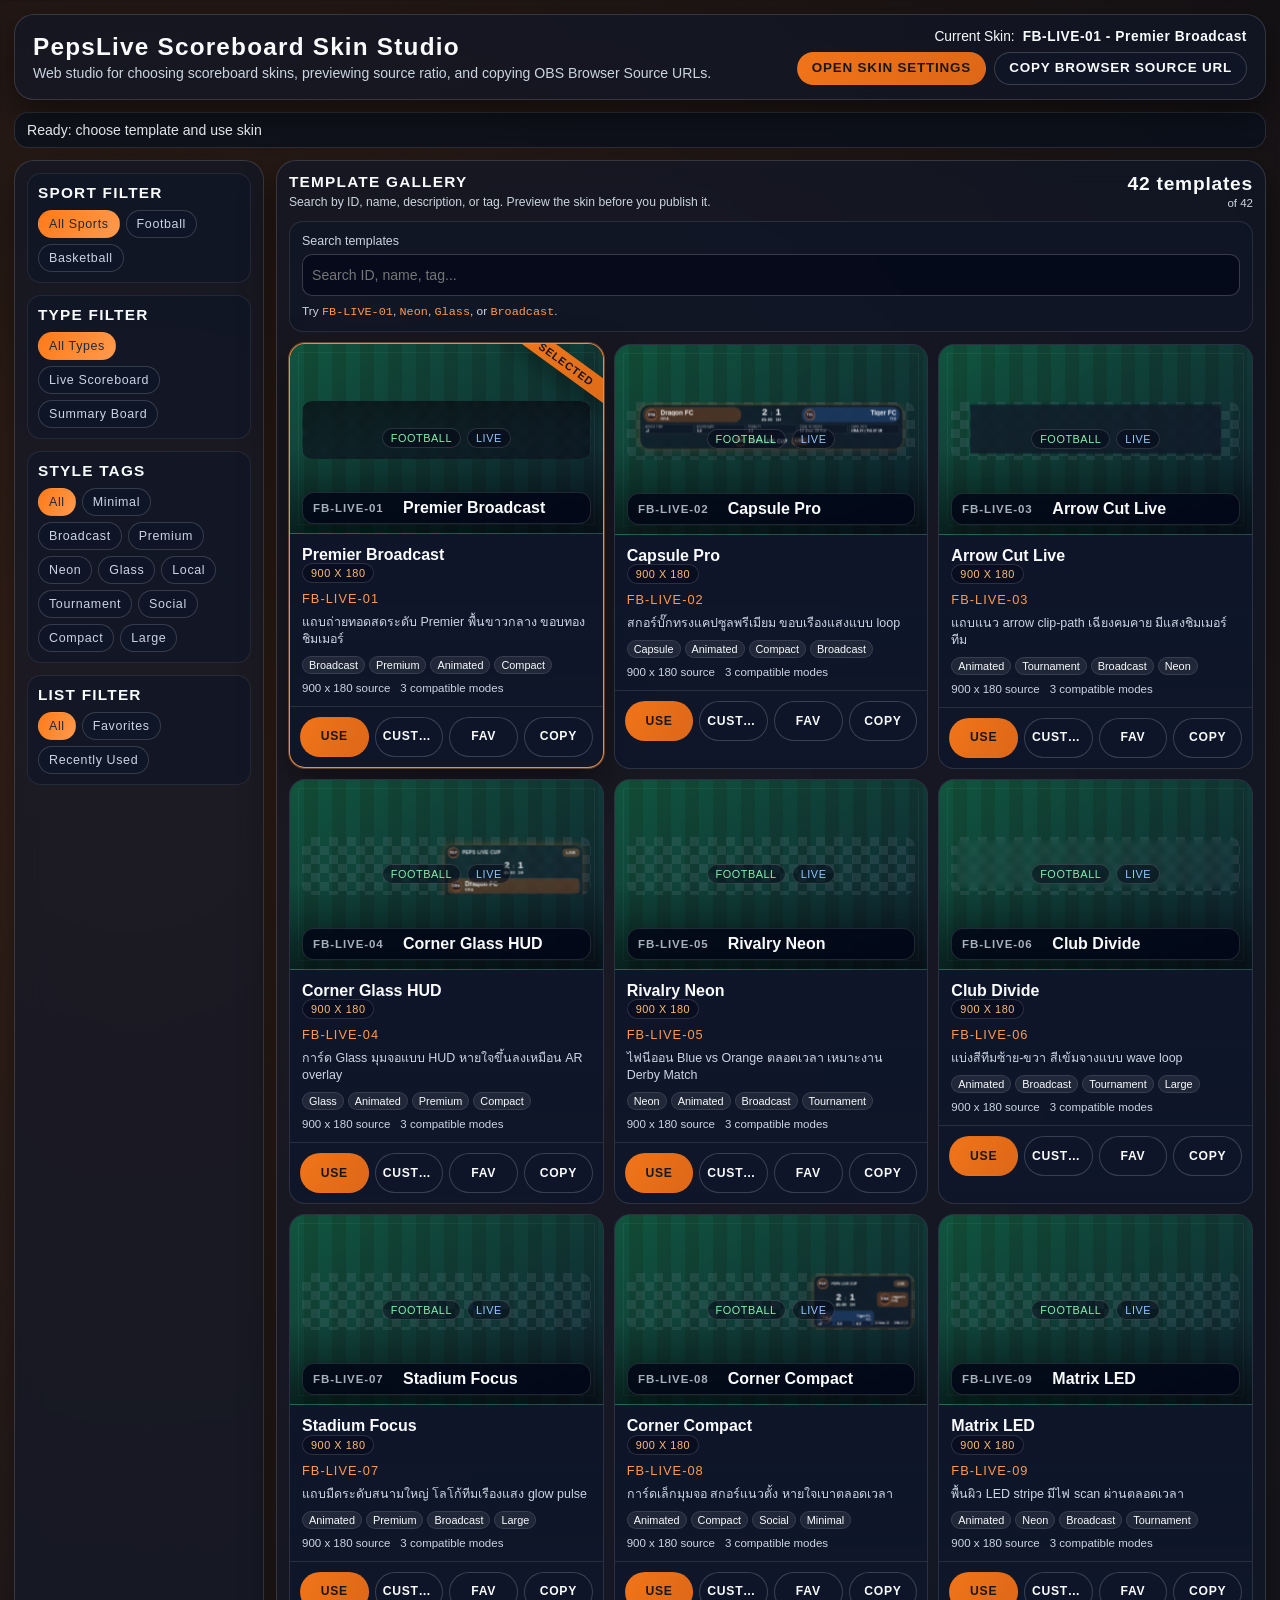
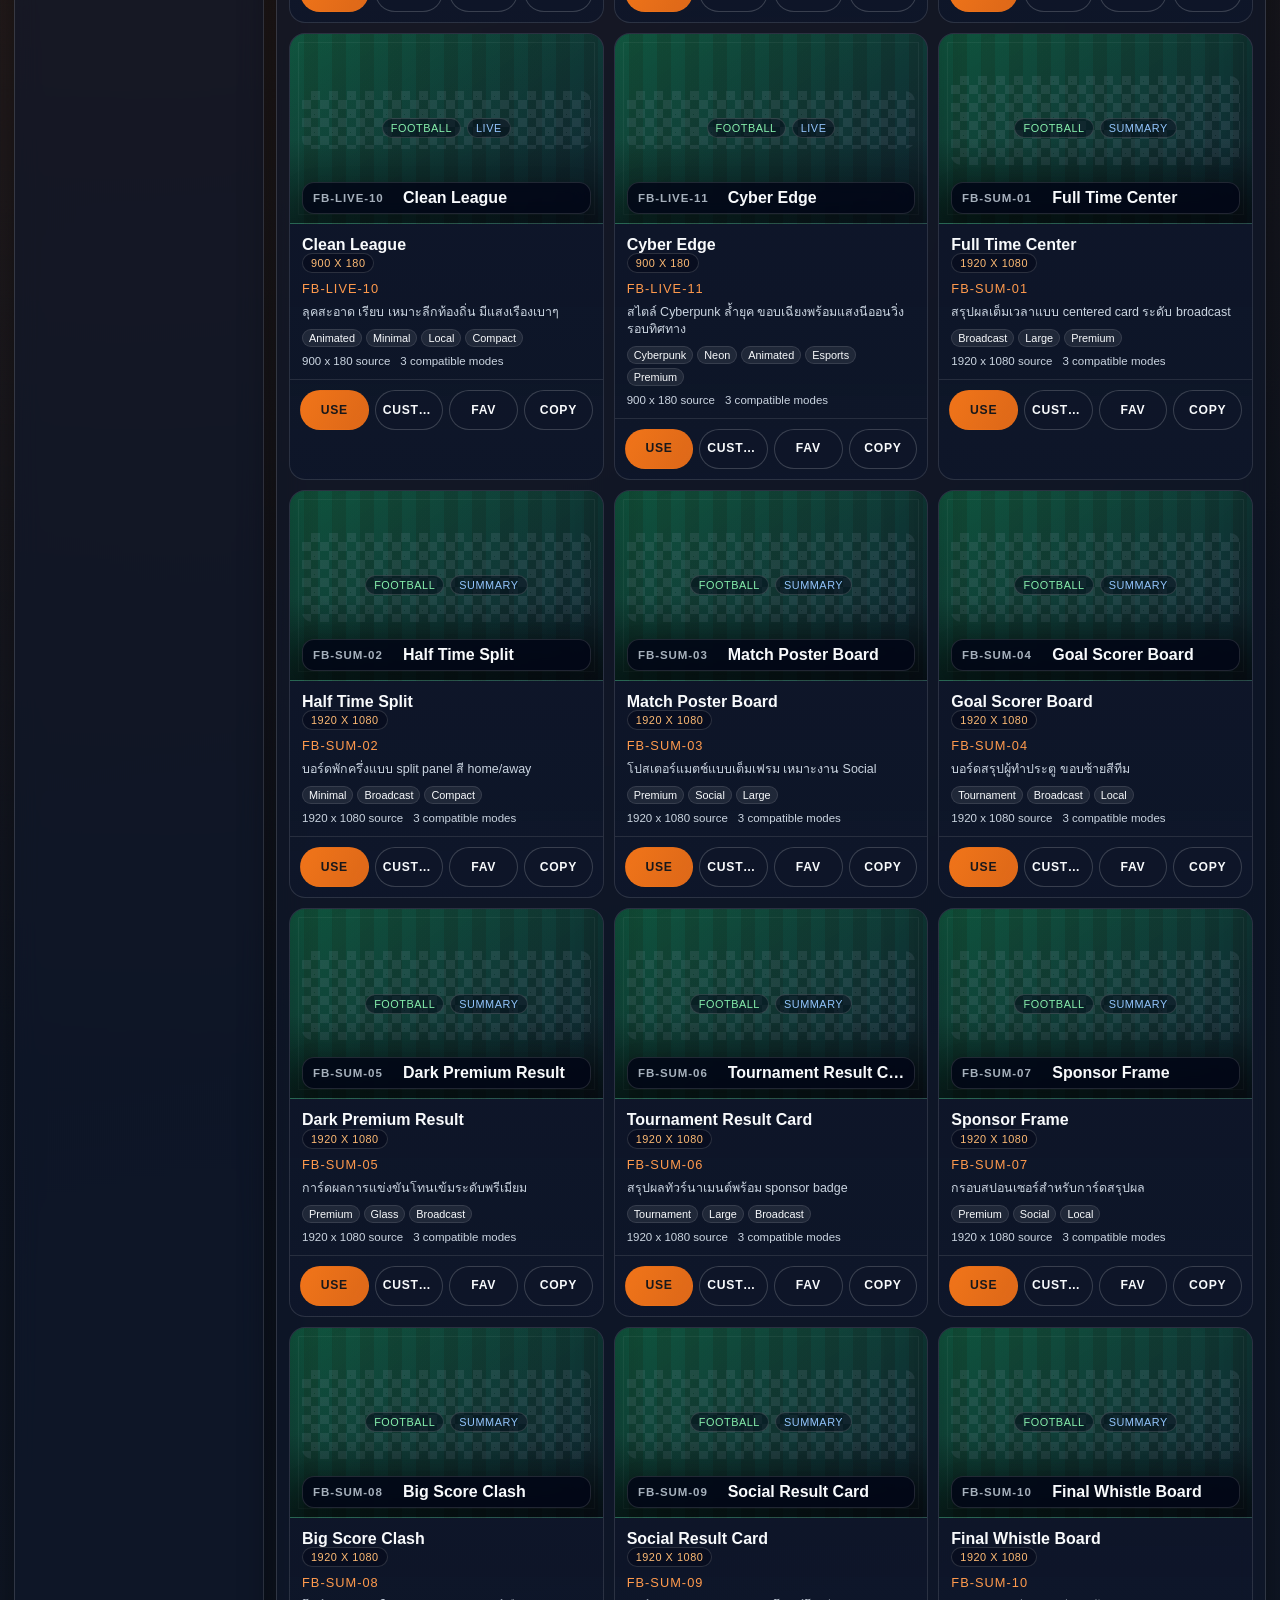
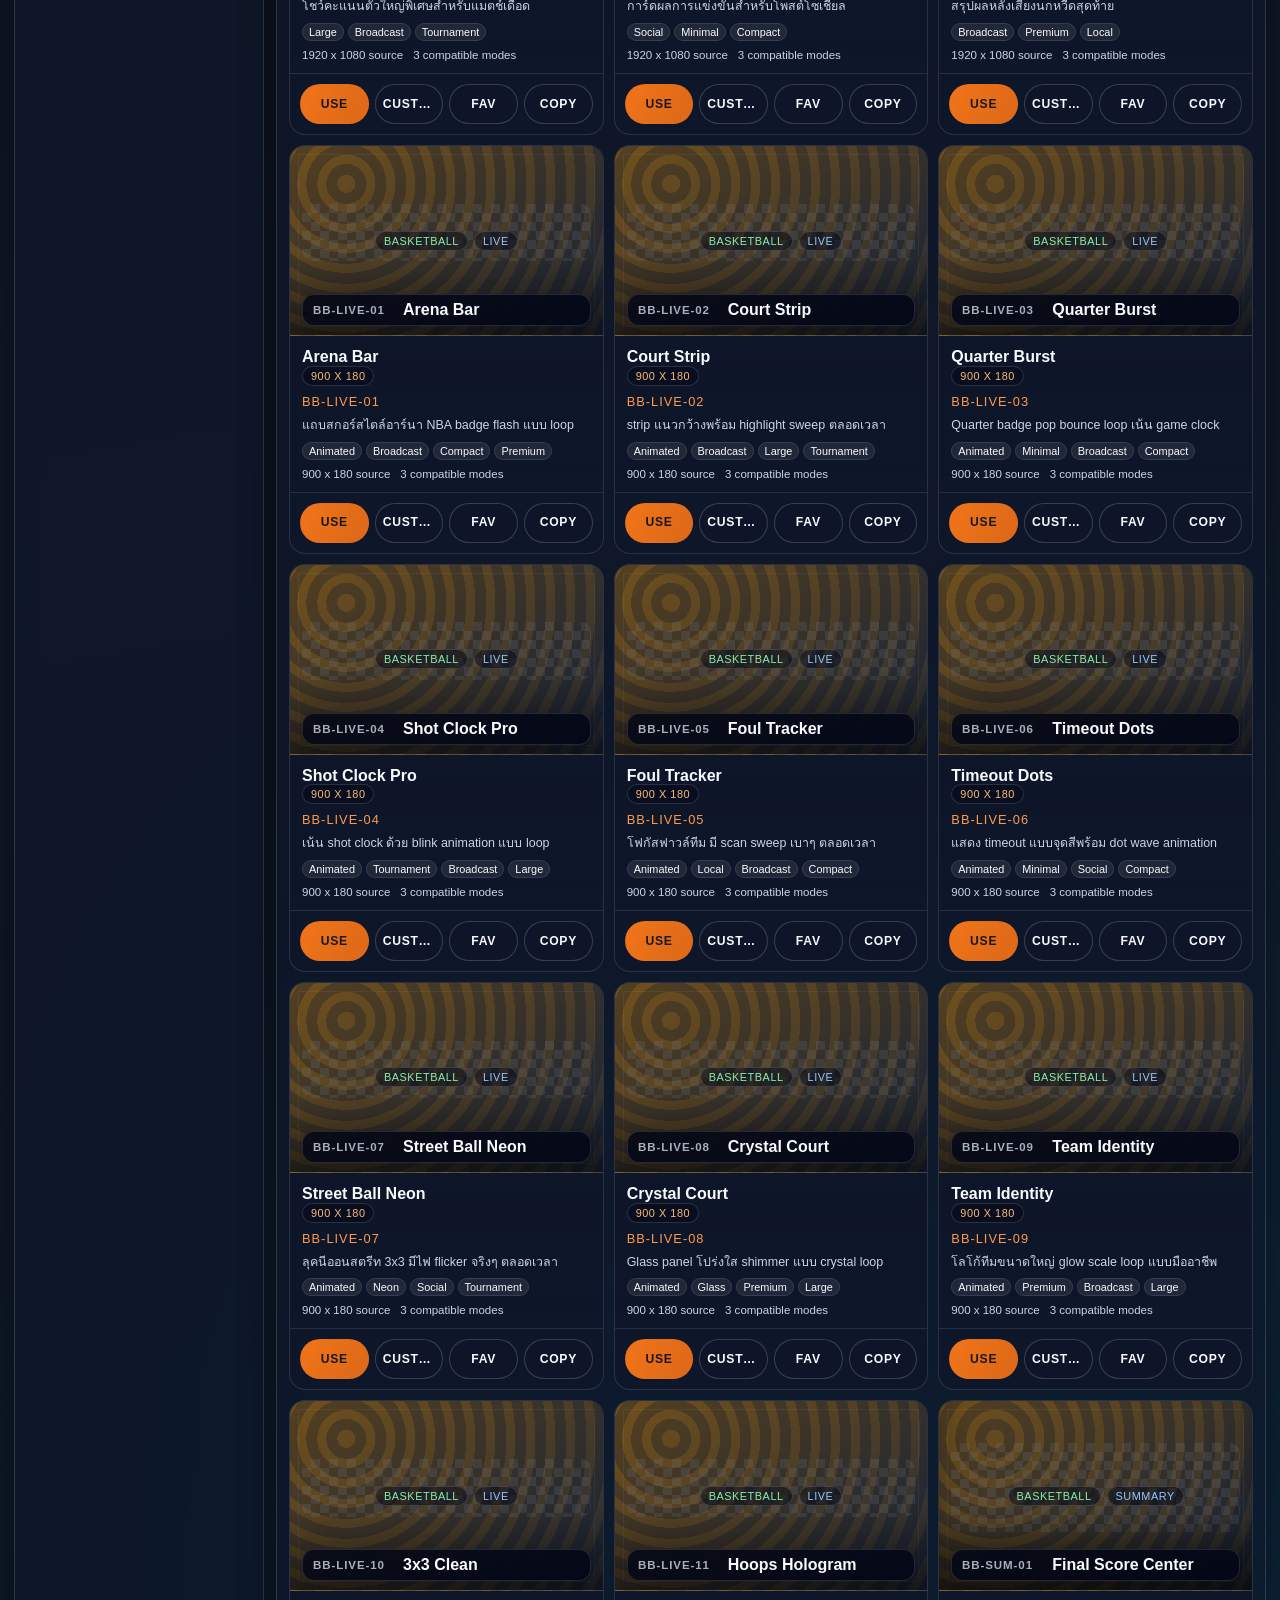
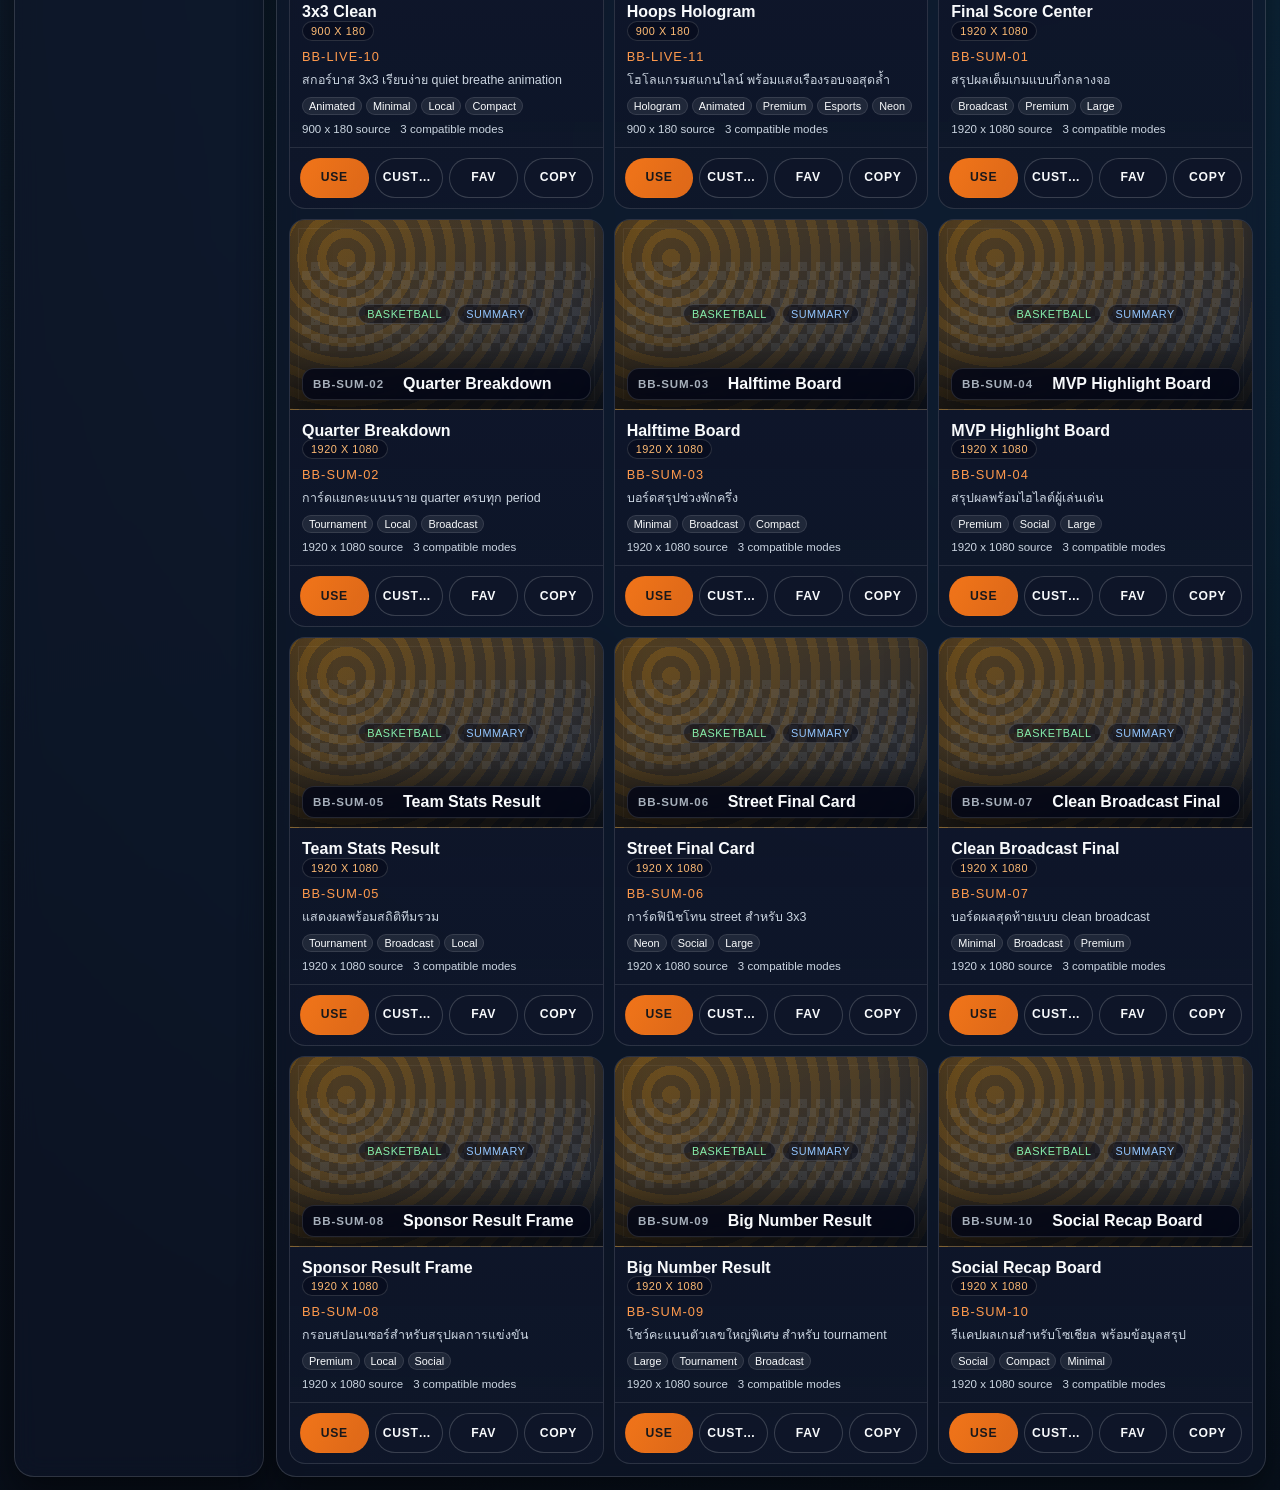
==== commit dfadfa8b: "Fix summary template lock and split source apply actions" ====
--- a/dock.html
+++ b/dock.html
@@ -4,9 +4,9 @@
     <meta charset="UTF-8" />
     <meta name="viewport" content="width=device-width, initial-scale=1.0" />
     <title>PepsLive Scoreboard Skin Studio</title>
-    <link rel="stylesheet" href="./styles/dock.css" />
-    <link rel="stylesheet" href="./styles/preview.css" />
-    <link rel="stylesheet" href="./styles/responsive.css" />
+    <link rel="stylesheet" href="./styles/dock.css?v=20260518-qa2" />
+    <link rel="stylesheet" href="./styles/preview.css?v=20260518-qa2" />
+    <link rel="stylesheet" href="./styles/responsive.css?v=20260518-qa2" />
   </head>
   <body>
     <div class="dock-app">
@@ -269,9 +269,8 @@
                 <button type="button" class="capsule-btn" id="obsTestBtn">Test Connection</button>
               </div>
               <div class="inline-row web-hidden">
-                <button type="button" class="capsule-btn" id="addLiveSourceBtn">Add Live Source</button>
-                <button type="button" class="capsule-btn" id="addSummarySourceBtn">Add Summary Source</button>
-                <button type="button" class="capsule-btn" id="addBothSourcesBtn">Add Both Sources</button>
+                <button type="button" class="capsule-btn" id="addLiveSourceBtn">Add Live Scoreboard Source</button>
+                <button type="button" class="capsule-btn" id="addSummarySourceBtn">Add Summary Board Source</button>
               </div>
               <div class="inline-row web-hidden">
                 <label class="inline-label">
@@ -410,6 +409,6 @@
       </div>
     </dialog>
 
-    <script type="module" src="./src/app.js"></script>
+    <script type="module" src="./src/app.js?v=20260518-summary-lock"></script>
   </body>
 </html>
--- a/styles/dock.css
+++ b/styles/dock.css
@@ -415,11 +415,13 @@
 }
 
 .thumb-frame {
-  width: 100%;
-  height: 100%;
+  width: var(--thumb-source-width, 100%);
+  height: var(--thumb-source-height, 100%);
   border: 0;
   background: transparent;
   pointer-events: none;
+  transform: scale(var(--thumb-scale, 1));
+  transform-origin: 0 0;
 }
 
 .skin-thumb-football {
@@ -2150,25 +2152,83 @@
 }
 
 .skin-studio-embed .settings-modal-body {
-  grid-template-columns: minmax(240px, 1fr) minmax(0, 3fr);
+  grid-template-columns: minmax(220px, 1fr) minmax(0, 3fr);
+  grid-template-rows: minmax(0, 1fr);
   overflow: hidden;
   padding-right: 6px;
-  align-items: start;
+  align-items: stretch;
 }
 
 .skin-studio-embed .settings-preview-column {
-  overflow: visible;
+  min-height: 0;
+  height: auto;
+  max-height: none;
+  overflow: auto;
+  padding-right: 4px;
 }
 
 .skin-studio-embed .settings-controls-column {
   overflow: auto;
-  max-height: calc(100vh - 116px);
+  max-height: none;
   padding-bottom: 28px;
 }
 
 .skin-studio-embed .preview-panel {
   position: sticky;
   top: 0;
+  height: auto;
+  display: grid;
+  grid-template-rows: auto auto minmax(0, auto) auto;
+  gap: 6px;
+  padding: 10px;
+}
+
+.skin-studio-embed .preview-head {
+  align-items: center;
+  gap: 8px;
+}
+
+.skin-studio-embed .preview-head h2 {
+  font-size: clamp(0.95rem, 2.4vw, 1.1rem);
+}
+
+.skin-studio-embed .preview-copy {
+  display: none;
+}
+
+.skin-studio-embed .preview-meta-bar {
+  display: none;
+}
+
+.skin-studio-embed .preview-actions {
+  margin-top: 0;
+  gap: 6px;
+}
+
+.skin-studio-embed .preview-actions .capsule-btn {
+  min-height: 30px;
+  padding: 7px 12px;
+  font-size: 0.68rem;
+}
+
+.skin-studio-embed .preview-stage[data-source-type="live"] {
+  --preview-target-height: clamp(86px, 14vh, 160px);
+  width: 100%;
+  max-width: 100%;
+  max-height: none;
+  margin: 0 auto;
+}
+
+.skin-studio-embed .preview-stage[data-source-type="summary"] {
+  --preview-target-height: clamp(110px, 18vh, 190px);
+  width: 100%;
+  max-width: 100%;
+  max-height: none;
+  margin: 0 auto;
+}
+
+.skin-studio-embed .contract-summary {
+  margin-top: 0;
 }
 
 @media (max-width: 900px) {
@@ -2184,4 +2244,18 @@
   .skin-studio-embed .right-panel {
     max-height: none;
   }
-}
+
+  .skin-studio-embed .settings-modal-body {
+    grid-template-columns: 1fr;
+    grid-template-rows: auto minmax(0, 1fr);
+  }
+
+  .skin-studio-embed .settings-preview-column {
+    max-height: 34vh;
+    overflow: auto;
+  }
+
+  .skin-studio-embed .preview-panel {
+    position: relative;
+  }
+}
--- a/styles/preview.css
+++ b/styles/preview.css
@@ -1,6 +1,6 @@
 .preview-stage {
   position: relative;
-  width: 100%;
+  width: min(100%, calc(var(--preview-target-height, 360px) * var(--preview-aspect-ratio-value, 1.7778)));
   aspect-ratio: var(--preview-aspect-ratio, 16 / 9);
   border-radius: 12px;
   border: 1px solid rgba(255, 255, 255, 0.2);
@@ -9,20 +9,28 @@
 }
 
 .preview-stage[data-source-type="live"] {
-  max-height: min(32vh, 220px);
+  --preview-target-height: clamp(120px, 26vh, 220px);
 }
 
 .preview-stage[data-source-type="summary"] {
-  max-height: min(42vh, 360px);
+  --preview-target-height: clamp(180px, 42vh, 360px);
 }
 
 .preview-stage iframe {
   position: absolute;
-  inset: 0;
-  width: 100%;
-  height: 100%;
+  top: 0;
+  left: 0;
+  width: var(--preview-source-width, 100%);
+  height: var(--preview-source-height, 100%);
   border: 0;
   background: transparent;
+  transform: scale(var(--preview-scale, 1));
+  transform-origin: 0 0;
+  transition: opacity 120ms ease;
+}
+
+.preview-stage.is-loading-preview iframe {
+  opacity: 0;
 }
 
 .bg-transparent-grid {
--- a/styles/responsive.css
+++ b/styles/responsive.css
@@ -29,14 +29,26 @@
     grid-template-columns: 1fr;
   }
 
+  .skin-studio-embed .settings-modal-body {
+    grid-template-columns: minmax(220px, 1fr) minmax(0, 3fr);
+  }
+
   .settings-preview-column {
     overflow: visible;
   }
 
+  .skin-studio-embed .settings-preview-column {
+    overflow: auto;
+  }
+
   .preview-panel {
     position: relative;
   }
 
+  .skin-studio-embed .preview-panel {
+    position: sticky;
+  }
+
   .sidebar {
     grid-area: sidebar;
   }
@@ -51,6 +63,21 @@
 
   .preview-meta-bar {
     grid-template-columns: 1fr;
+  }
+}
+
+@media (max-width: 760px) {
+  .skin-studio-embed .settings-modal-body {
+    grid-template-columns: 1fr;
+    grid-template-rows: auto minmax(0, 1fr);
+  }
+
+  .skin-studio-embed .settings-preview-column {
+    max-height: 34vh;
+  }
+
+  .skin-studio-embed .preview-panel {
+    position: relative;
   }
 }
 
